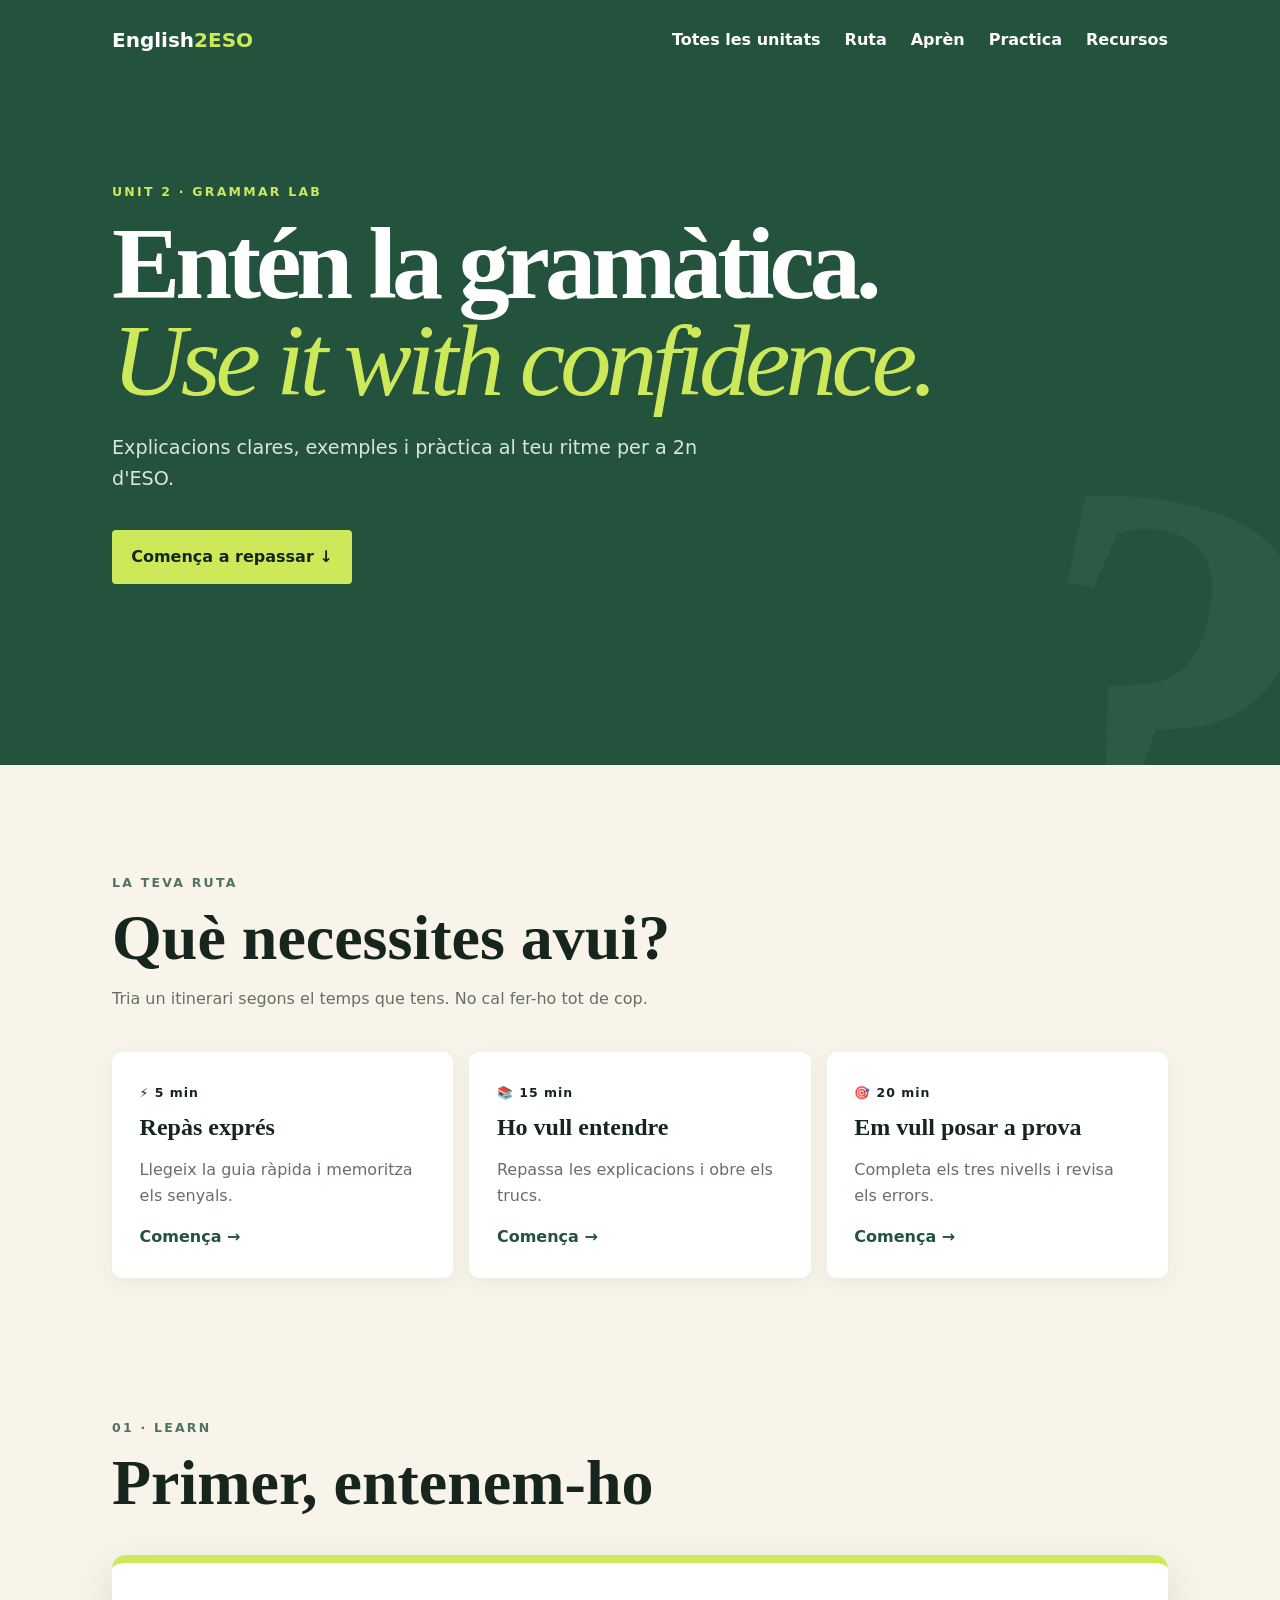
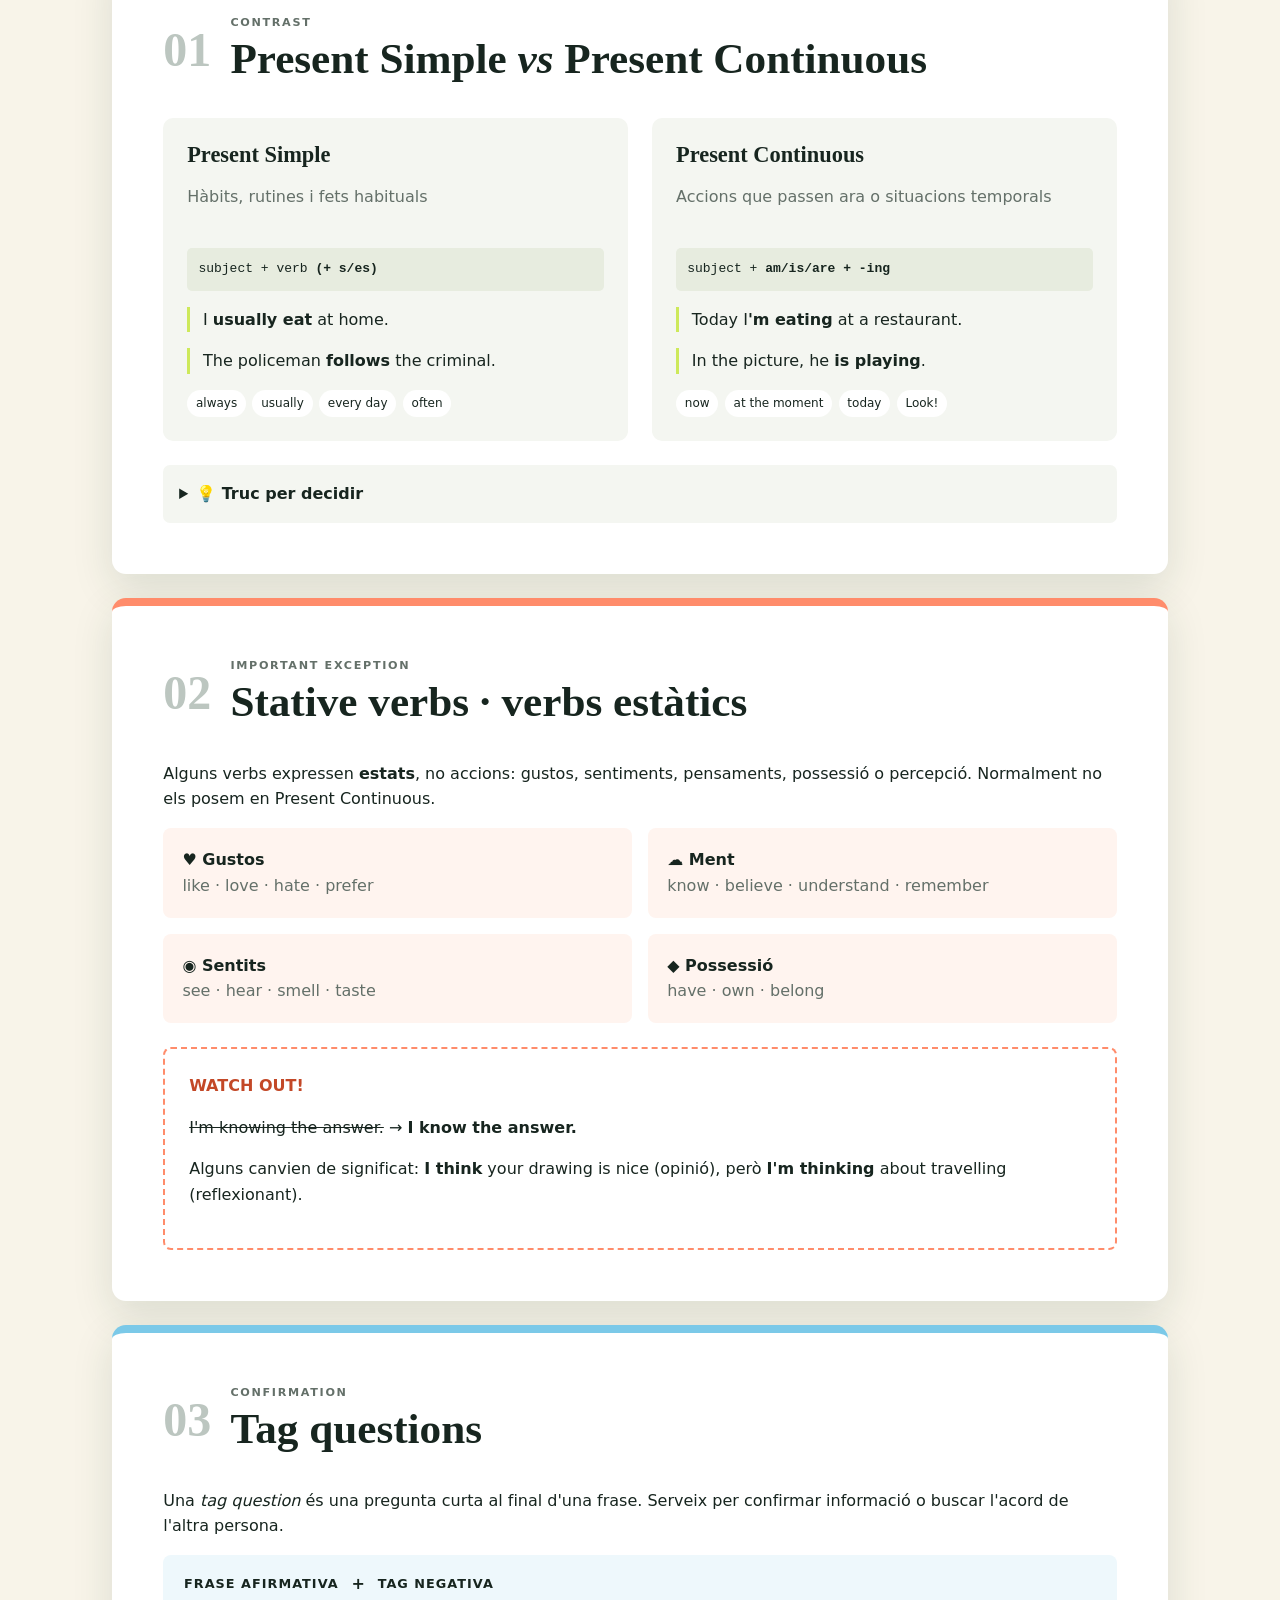
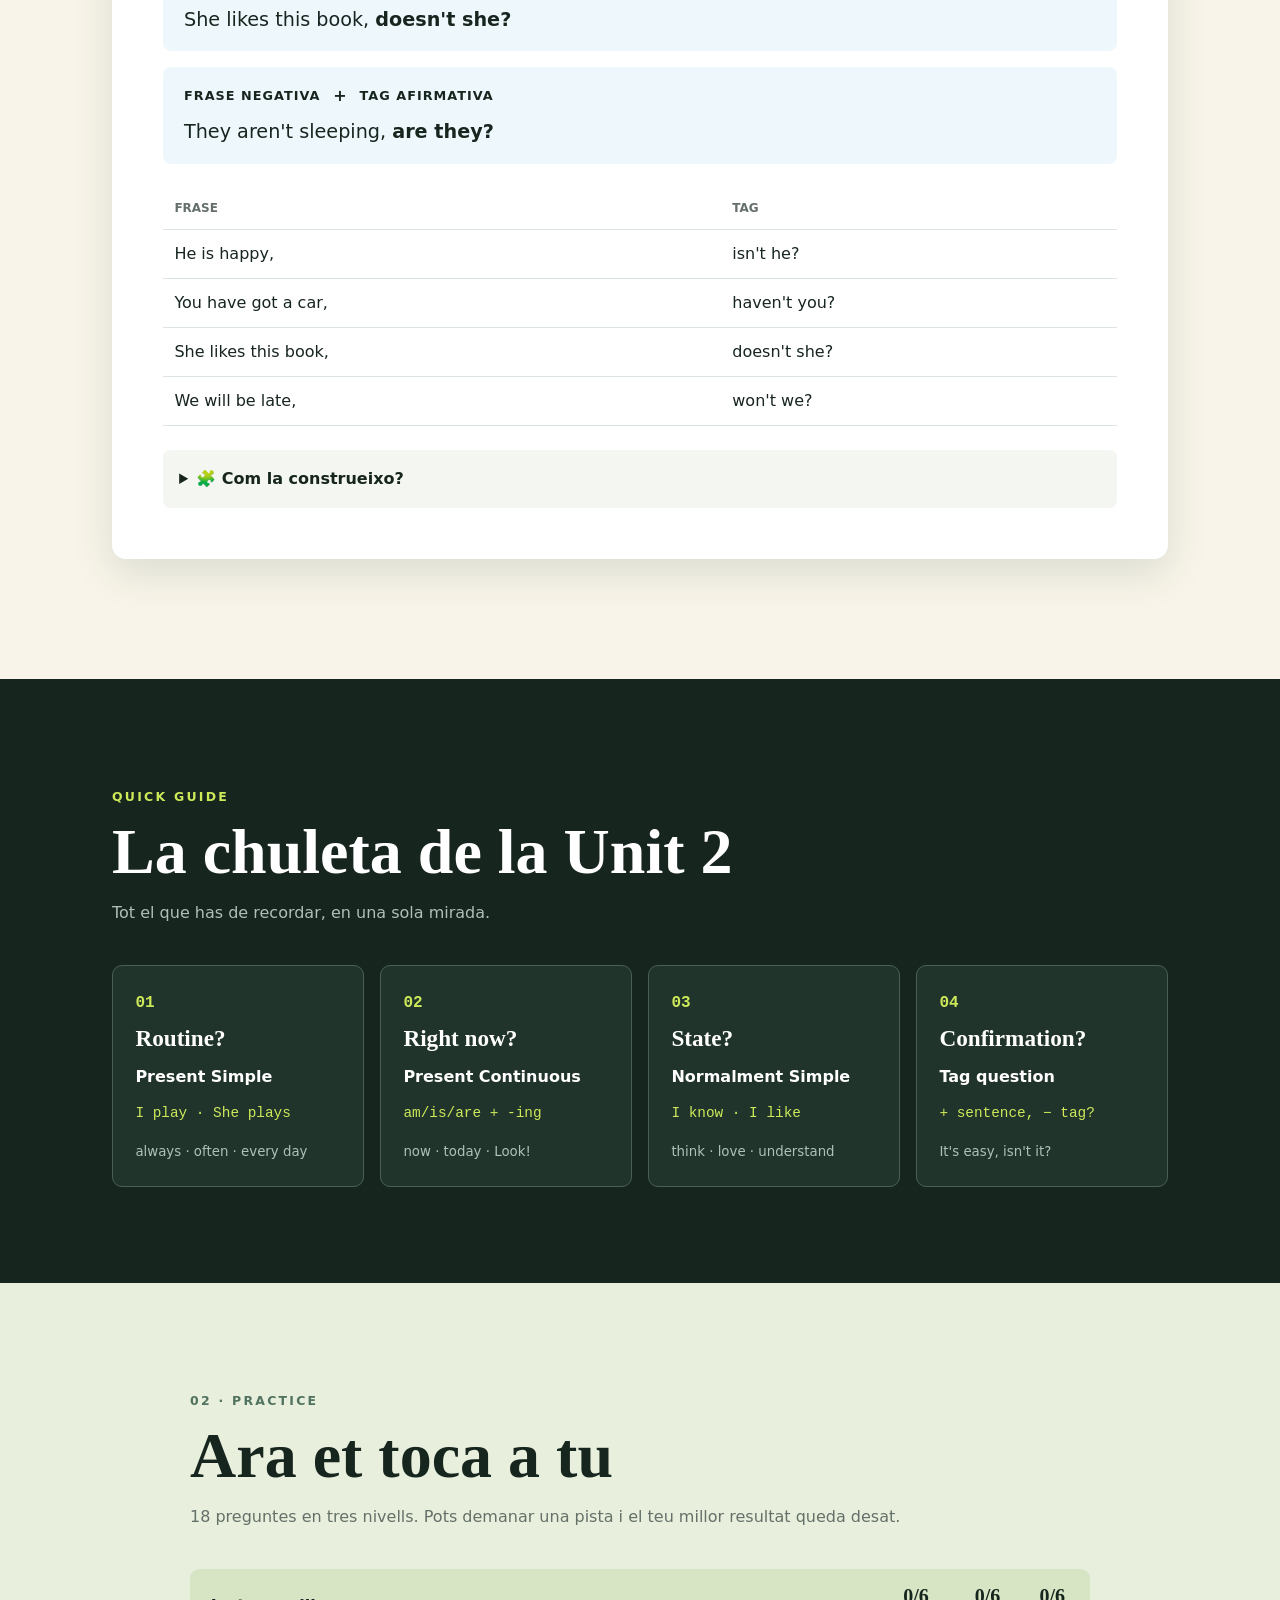
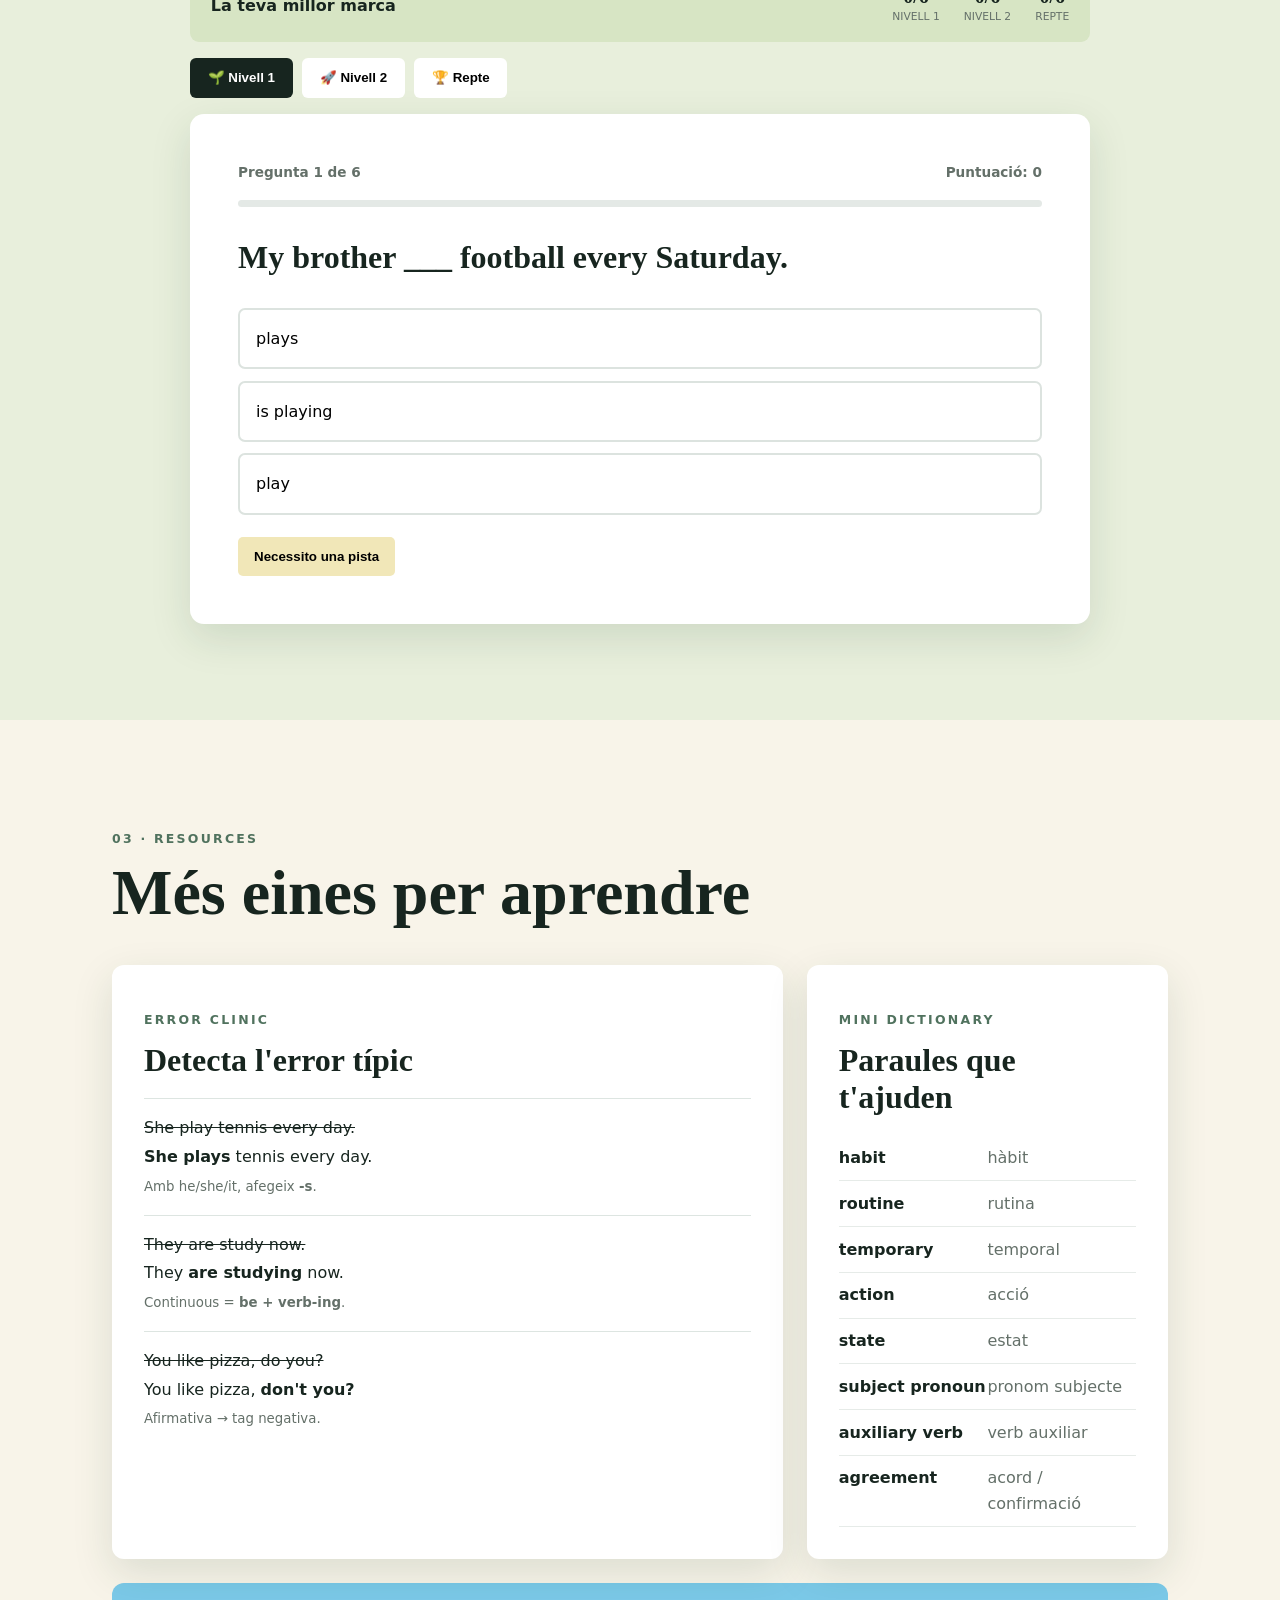
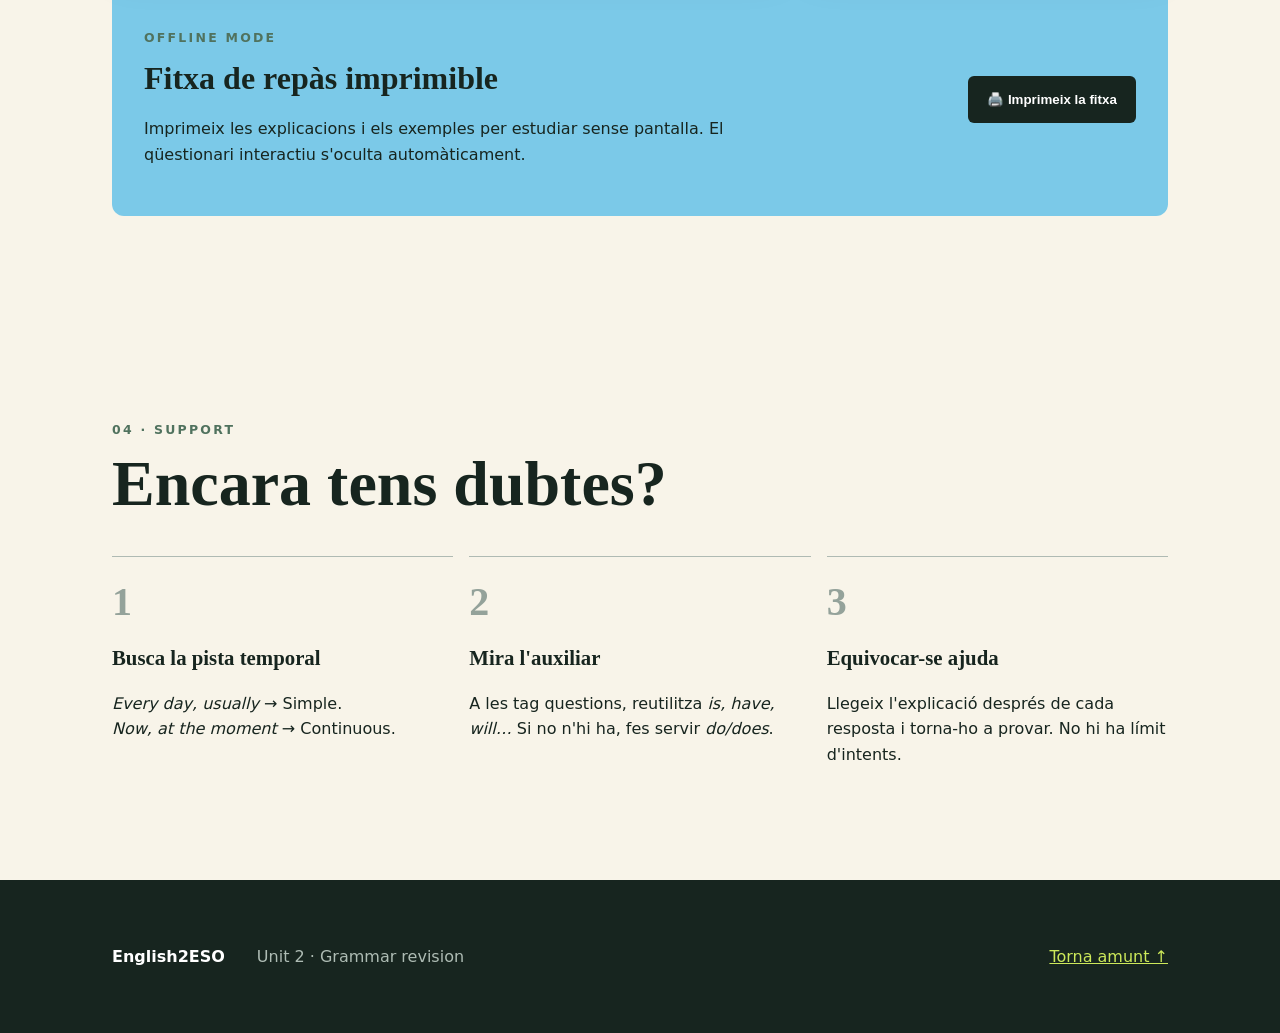
==== unit-2.html @ 42159612 "Restructure site as an eight-unit course" ====
<!doctype html>
<html lang="ca">
<head>
  <meta charset="utf-8">
  <meta name="viewport" content="width=device-width, initial-scale=1">
  <meta name="description" content="Unit 2 English revision for 2n ESO: Present Simple, Present Continuous, stative verbs and tag questions.">
  <title>English 2n ESO · Unit 2</title>
  <link rel="stylesheet" href="styles.css">
  <script src="app.js" defer></script>
</head>
<body>
  <header class="hero">
    <nav aria-label="Navegació principal">
      <a class="brand" href="index.html">English<span>2ESO</span></a>
      <div class="nav-links">
        <a href="index.html">Totes les unitats</a><a href="#route">Ruta</a><a href="#learn">Aprèn</a><a href="#practice">Practica</a><a href="#resources">Recursos</a>
      </div>
    </nav>
    <div class="hero-content" id="top">
      <p class="eyebrow">UNIT 2 · GRAMMAR LAB</p>
      <h1>Entén la gramàtica.<br><em>Use it with confidence.</em></h1>
      <p>Explicacions clares, exemples i pràctica al teu ritme per a 2n d'ESO.</p>
      <a class="button" href="#learn">Comença a repassar ↓</a>
    </div>
  </header>

  <main>
    <section class="section study-route" id="route">
      <div class="section-heading"><p class="eyebrow">LA TEVA RUTA</p><h2>Què necessites avui?</h2><p>Tria un itinerari segons el temps que tens. No cal fer-ho tot de cop.</p></div>
      <div class="route-grid">
        <a href="#quick-guide"><span>⚡ 5 min</span><h3>Repàs exprés</h3><p>Llegeix la guia ràpida i memoritza els senyals.</p><b>Comença →</b></a>
        <a href="#learn"><span>📚 15 min</span><h3>Ho vull entendre</h3><p>Repassa les explicacions i obre els trucs.</p><b>Comença →</b></a>
        <a href="#practice"><span>🎯 20 min</span><h3>Em vull posar a prova</h3><p>Completa els tres nivells i revisa els errors.</p><b>Comença →</b></a>
      </div>
    </section>

    <section class="section" id="learn">
      <div class="section-heading"><p class="eyebrow">01 · LEARN</p><h2>Primer, entenem-ho</h2></div>

      <article class="lesson-card green">
        <div class="lesson-title"><span>01</span><div><p>CONTRAST</p><h3>Present Simple <i>vs</i> Present Continuous</h3></div></div>
        <div class="comparison">
          <div><h4>Present Simple</h4><p class="use">Hàbits, rutines i fets habituals</p><p class="formula">subject + verb <b>(+ s/es)</b></p><p class="example">I <strong>usually eat</strong> at home.</p><p class="example">The policeman <strong>follows</strong> the criminal.</p><div class="signals"><span>always</span><span>usually</span><span>every day</span><span>often</span></div></div>
          <div><h4>Present Continuous</h4><p class="use">Accions que passen ara o situacions temporals</p><p class="formula">subject + <b>am/is/are + -ing</b></p><p class="example">Today I<strong>'m eating</strong> at a restaurant.</p><p class="example">In the picture, he <strong>is playing</strong>.</p><div class="signals"><span>now</span><span>at the moment</span><span>today</span><span>Look!</span></div></div>
        </div>
        <details><summary>💡 Truc per decidir</summary><p>Pregunta't: «És una rutina o passa normalment?» → <b>Simple</b>. «Està passant ara o és temporal?» → <b>Continuous</b>.</p></details>
      </article>

      <article class="lesson-card coral">
        <div class="lesson-title"><span>02</span><div><p>IMPORTANT EXCEPTION</p><h3>Stative verbs · verbs estàtics</h3></div></div>
        <p>Alguns verbs expressen <b>estats</b>, no accions: gustos, sentiments, pensaments, possessió o percepció. Normalment no els posem en Present Continuous.</p>
        <div class="word-groups">
          <div><b>♥ Gustos</b><span>like · love · hate · prefer</span></div>
          <div><b>☁ Ment</b><span>know · believe · understand · remember</span></div>
          <div><b>◉ Sentits</b><span>see · hear · smell · taste</span></div>
          <div><b>◆ Possessió</b><span>have · own · belong</span></div>
        </div>
        <div class="watch-out"><b>Watch out!</b><p><s>I'm knowing the answer.</s> → <strong>I know the answer.</strong></p><p>Alguns canvien de significat: <strong>I think</strong> your drawing is nice (opinió), però <strong>I'm thinking</strong> about travelling (reflexionant).</p></div>
      </article>

      <article class="lesson-card blue">
        <div class="lesson-title"><span>03</span><div><p>CONFIRMATION</p><h3>Tag questions</h3></div></div>
        <p>Una <i>tag question</i> és una pregunta curta al final d'una frase. Serveix per confirmar informació o buscar l'acord de l'altra persona.</p>
        <div class="tag-rule"><div><span>Frase afirmativa</span><b>+</b><span>tag negativa</span></div><p>She likes this book, <strong>doesn't she?</strong></p></div>
        <div class="tag-rule"><div><span>Frase negativa</span><b>+</b><span>tag afirmativa</span></div><p>They aren't sleeping, <strong>are they?</strong></p></div>
        <table><thead><tr><th>Frase</th><th>Tag</th></tr></thead><tbody><tr><td>He is happy,</td><td>isn't he?</td></tr><tr><td>You have got a car,</td><td>haven't you?</td></tr><tr><td>She likes this book,</td><td>doesn't she?</td></tr><tr><td>We will be late,</td><td>won't we?</td></tr></tbody></table>
        <details><summary>🧩 Com la construeixo?</summary><ol><li>Busca l'auxiliar: <i>is, have, does, will…</i></li><li>Canvia'l de positiu a negatiu (o a l'inrevés).</li><li>Repeteix el subjecte amb un pronom: <i>Anna → she; the boys → they</i>.</li></ol></details>
      </article>
    </section>

    <section class="quick-section" id="quick-guide">
      <div class="quick-inner">
        <div class="section-heading"><p class="eyebrow">QUICK GUIDE</p><h2>La chuleta de la Unit 2</h2><p>Tot el que has de recordar, en una sola mirada.</p></div>
        <div class="cheat-grid">
          <article><span class="number">01</span><h3>Routine?</h3><p><b>Present Simple</b></p><code>I play · She plays</code><small>always · often · every day</small></article>
          <article><span class="number">02</span><h3>Right now?</h3><p><b>Present Continuous</b></p><code>am/is/are + -ing</code><small>now · today · Look!</small></article>
          <article><span class="number">03</span><h3>State?</h3><p><b>Normalment Simple</b></p><code>I know · I like</code><small>think · love · understand</small></article>
          <article><span class="number">04</span><h3>Confirmation?</h3><p><b>Tag question</b></p><code>+ sentence, − tag?</code><small>It's easy, isn't it?</small></article>
        </div>
      </div>
    </section>

    <section class="practice-section" id="practice">
      <div class="section-heading"><p class="eyebrow">02 · PRACTICE</p><h2>Ara et toca a tu</h2><p>18 preguntes en tres nivells. Pots demanar una pista i el teu millor resultat queda desat.</p></div>
      <div class="scoreboard" aria-label="Millors resultats"><span>La teva millor marca</span><div><b id="best-1">0/6</b><small>Nivell 1</small></div><div><b id="best-2">0/6</b><small>Nivell 2</small></div><div><b id="best-3">0/6</b><small>Repte</small></div></div>
      <div class="level-tabs" role="tablist" aria-label="Nivell de dificultat">
        <button class="tab active" data-level="1" role="tab">🌱 Nivell 1</button><button class="tab" data-level="2" role="tab">🚀 Nivell 2</button><button class="tab" data-level="3" role="tab">🏆 Repte</button>
      </div>
      <div id="quiz" class="quiz-card" aria-live="polite"></div>
    </section>

    <section class="section" id="resources">
      <div class="section-heading"><p class="eyebrow">03 · RESOURCES</p><h2>Més eines per aprendre</h2></div>
      <div class="resource-grid">
        <article class="error-clinic"><p class="eyebrow">ERROR CLINIC</p><h3>Detecta l'error típic</h3><div><s>She play tennis every day.</s><p><b>She plays</b> tennis every day.</p><small>Amb he/she/it, afegeix <b>-s</b>.</small></div><div><s>They are study now.</s><p>They <b>are studying</b> now.</p><small>Continuous = <b>be + verb-ing</b>.</small></div><div><s>You like pizza, do you?</s><p>You like pizza, <b>don't you?</b></p><small>Afirmativa → tag negativa.</small></div></article>
        <article class="mini-dictionary"><p class="eyebrow">MINI DICTIONARY</p><h3>Paraules que t'ajuden</h3><dl><dt>habit</dt><dd>hàbit</dd><dt>routine</dt><dd>rutina</dd><dt>temporary</dt><dd>temporal</dd><dt>action</dt><dd>acció</dd><dt>state</dt><dd>estat</dd><dt>subject pronoun</dt><dd>pronom subjecte</dd><dt>auxiliary verb</dt><dd>verb auxiliar</dd><dt>agreement</dt><dd>acord / confirmació</dd></dl></article>
      </div>
      <div class="print-card">
        <div><p class="eyebrow">OFFLINE MODE</p><h3>Fitxa de repàs imprimible</h3><p>Imprimeix les explicacions i els exemples per estudiar sense pantalla. El qüestionari interactiu s'oculta automàticament.</p></div>
        <button class="print-button" id="print-page">🖨️ Imprimeix la fitxa</button>
      </div>
    </section>

    <section class="section help" id="help">
      <div class="section-heading"><p class="eyebrow">04 · SUPPORT</p><h2>Encara tens dubtes?</h2></div>
      <div class="help-grid">
        <article><span>1</span><h3>Busca la pista temporal</h3><p><i>Every day, usually</i> → Simple.<br><i>Now, at the moment</i> → Continuous.</p></article>
        <article><span>2</span><h3>Mira l'auxiliar</h3><p>A les tag questions, reutilitza <i>is, have, will…</i> Si no n'hi ha, fes servir <i>do/does</i>.</p></article>
        <article><span>3</span><h3>Equivocar-se ajuda</h3><p>Llegeix l'explicació després de cada resposta i torna-ho a provar. No hi ha límit d'intents.</p></article>
      </div>
    </section>
  </main>
  <footer><b>English2ESO</b><p>Unit 2 · Grammar revision</p><a href="#top">Torna amunt ↑</a></footer>
</body>
</html>
---- styles.css ----
:root{--ink:#17251f;--cream:#f8f4e9;--green:#cde95a;--dark-green:#24533d;--coral:#ff8c6b;--blue:#7bc9e8;--white:#fff;--muted:#647069;--shadow:0 14px 40px #173c2920}*{box-sizing:border-box}html{scroll-behavior:smooth}body{margin:0;background:var(--cream);color:var(--ink);font-family:Inter,ui-sans-serif,system-ui,-apple-system,sans-serif;line-height:1.6}.hero{min-height:85vh;background:var(--dark-green);color:#fff;position:relative;overflow:hidden}.hero:after{content:"?";position:absolute;right:-2rem;bottom:-15rem;font:900 38rem/1 Georgia;color:#ffffff0b;transform:rotate(12deg)}nav{max-width:1120px;margin:auto;padding:1.5rem 2rem;display:flex;align-items:center;justify-content:space-between;position:relative;z-index:2}.brand{font-weight:900;color:#fff;text-decoration:none;font-size:1.25rem}.brand span{color:var(--green)}.nav-links{display:flex;gap:1.5rem}.nav-links a{color:#fff;text-decoration:none;font-weight:600}.hero-content{max-width:1120px;margin:auto;padding:10vh 2rem 8rem;position:relative;z-index:1}.eyebrow{font-size:.78rem;font-weight:900;letter-spacing:.18em;text-transform:uppercase;color:#50725e}.hero .eyebrow{color:var(--green)}h1{font:800 clamp(3.3rem,8vw,7rem)/.95 Georgia,serif;letter-spacing:-.05em;margin:.3rem 0 1.5rem;max-width:1000px}h1 em{color:var(--green);font-weight:400}.hero-content>p:not(.eyebrow){font-size:1.2rem;max-width:600px;color:#d9e5de}.button{display:inline-block;margin-top:1rem;padding:.9rem 1.2rem;background:var(--green);color:var(--ink);font-weight:800;text-decoration:none;border-radius:4px}.section,.practice-section{max-width:1120px;margin:auto;padding:6rem 2rem}.section-heading{margin-bottom:2.5rem}.section-heading h2{font:800 clamp(2.3rem,5vw,4rem)/1 Georgia;margin:.2rem 0}.section-heading>p:last-child{color:var(--muted)}.lesson-card{background:#fff;padding:clamp(1.5rem,4vw,3.5rem);margin:1.5rem 0;border-radius:14px;box-shadow:var(--shadow);border-top:8px solid}.lesson-card.green{border-color:var(--green)}.lesson-card.coral{border-color:var(--coral)}.lesson-card.blue{border-color:var(--blue)}.lesson-title{display:flex;gap:1.2rem;align-items:center;margin-bottom:2rem}.lesson-title>span{font:700 3rem Georgia;color:#bcc6c0}.lesson-title p{font-size:.7rem;font-weight:900;letter-spacing:.15em;margin:0;color:var(--muted)}.lesson-title h3{font:800 clamp(1.7rem,4vw,2.7rem)/1.1 Georgia;margin:.2rem 0}.comparison{display:grid;grid-template-columns:1fr 1fr;gap:1.5rem}.comparison>div{background:#f4f6f1;padding:1.5rem;border-radius:10px}.comparison h4{font:800 1.4rem Georgia;margin:0}.use{min-height:3rem;color:var(--muted)}.formula{font-family:monospace;background:#e7ecdf;padding:.7rem;border-radius:5px}.example{border-left:3px solid var(--green);padding-left:.8rem}.signals{display:flex;flex-wrap:wrap;gap:.4rem}.signals span{font-size:.75rem;background:#fff;padding:.25rem .55rem;border-radius:2rem}.word-groups,.help-grid{display:grid;grid-template-columns:repeat(2,1fr);gap:1rem}.word-groups div{padding:1.2rem;background:#fff4ef;border-radius:8px;display:flex;flex-direction:column}.word-groups span{color:var(--muted)}.watch-out{margin-top:1.5rem;padding:1.5rem;border:2px dashed var(--coral);border-radius:8px}.watch-out>b{color:#c34827;text-transform:uppercase}.tag-rule{background:#eef8fc;padding:1rem 1.3rem;margin:1rem 0;border-radius:8px}.tag-rule div{display:flex;align-items:center;gap:.8rem}.tag-rule span{font-size:.8rem;font-weight:800;text-transform:uppercase;letter-spacing:.08em}.tag-rule p{font-size:1.2rem;margin:.5rem 0 0}table{width:100%;border-collapse:collapse;margin:1.5rem 0}th,td{text-align:left;padding:.7rem;border-bottom:1px solid #dde5e1}th{color:var(--muted);font-size:.75rem;text-transform:uppercase}details{margin-top:1.5rem;background:#f4f6f1;border-radius:7px;padding:1rem}summary{font-weight:800;cursor:pointer}.practice-section{max-width:none;background:#e8efdc}.practice-section>.section-heading,.level-tabs,.quiz-card{max-width:900px;margin-left:auto;margin-right:auto}.level-tabs{display:flex;gap:.6rem;margin-bottom:1rem}.tab{border:0;background:#fff;padding:.8rem 1.1rem;border-radius:6px;font-weight:800;cursor:pointer}.tab.active{background:var(--ink);color:#fff}.quiz-card{background:#fff;border-radius:14px;padding:clamp(1.5rem,5vw,3rem);min-height:370px;box-shadow:var(--shadow)}.quiz-top{display:flex;justify-content:space-between;color:var(--muted);font-size:.85rem;font-weight:700}.progress{height:7px;background:#e4e9e6;border-radius:10px;margin:1rem 0 2rem}.progress i{display:block;height:100%;background:var(--green);border-radius:10px}.question{font:700 clamp(1.4rem,3vw,2rem) Georgia}.options{display:grid;gap:.7rem}.option{font:inherit;text-align:left;padding:1rem;border:2px solid #dce3df;background:#fff;border-radius:7px;cursor:pointer}.option:hover{border-color:var(--dark-green)}.option.correct{background:#e6f4bd;border-color:#769414}.option.wrong{background:#ffe5dd;border-color:#d95835}.quiz-actions{display:flex;gap:.7rem;margin-top:1.4rem;flex-wrap:wrap}.quiz-actions button{border:0;padding:.75rem 1rem;border-radius:5px;font-weight:800;cursor:pointer}.hint-btn{background:#f1e7b8}.next-btn{background:var(--dark-green);color:#fff}.feedback{margin-top:1rem;padding:1rem;border-left:4px solid var(--blue);background:#eef8fc}.help-grid{grid-template-columns:repeat(3,1fr)}.help-grid article{border-top:1px solid #afbab3;padding-top:1.3rem}.help-grid span{font:800 2.5rem Georgia;color:#94a29a}.help-grid h3{font:700 1.3rem Georgia}footer{background:var(--ink);color:#fff;padding:3rem max(2rem,calc((100% - 1056px)/2));display:flex;align-items:center;gap:2rem}footer p{color:#aebcb4}footer a{margin-left:auto;color:var(--green)}@media(max-width:700px){.nav-links{display:none}.comparison,.word-groups,.help-grid{grid-template-columns:1fr}.hero{min-height:75vh}.hero-content{padding-top:7vh}.section,.practice-section{padding:4rem 1rem}.lesson-card{border-radius:8px}.level-tabs{overflow-x:auto}.tab{white-space:nowrap}.use{min-height:0}footer{display:block}footer a{display:block;margin-top:1rem}}@media(prefers-reduced-motion:reduce){html{scroll-behavior:auto}}

/* Study routes and extra resources */
.study-route{padding-bottom:2rem}.route-grid{display:grid;grid-template-columns:repeat(3,1fr);gap:1rem}.route-grid a{display:block;background:#fff;color:var(--ink);text-decoration:none;padding:1.6rem;border-radius:10px;border:2px solid transparent;box-shadow:0 5px 20px #173c2910;transition:transform .2s,border-color .2s}.route-grid a:hover{transform:translateY(-4px);border-color:var(--green)}.route-grid span{font-size:.78rem;font-weight:900;letter-spacing:.08em}.route-grid h3{font:800 1.5rem Georgia;margin:.6rem 0}.route-grid p{color:var(--muted);min-height:3.2rem}.route-grid b{color:var(--dark-green)}.quick-section{background:var(--ink);color:#fff;padding:6rem 2rem}.quick-inner{max-width:1056px;margin:auto}.quick-section .eyebrow{color:var(--green)}.quick-section .section-heading>p:last-child{color:#afc0b7}.cheat-grid{display:grid;grid-template-columns:repeat(4,1fr);gap:1rem}.cheat-grid article{background:#21342b;border:1px solid #496055;padding:1.4rem;border-radius:10px}.cheat-grid .number{color:var(--green);font:700 1rem monospace}.cheat-grid h3{font:800 1.45rem Georgia;margin:.7rem 0}.cheat-grid p{margin:0}.cheat-grid code{display:block;color:var(--green);margin:.8rem 0;font-size:.9rem}.cheat-grid small{color:#afc0b7}.scoreboard{max-width:900px;margin:0 auto 1rem;background:#d7e5c4;padding:1rem 1.3rem;border-radius:9px;display:flex;align-items:center;gap:1.5rem}.scoreboard>span{margin-right:auto;font-weight:800}.scoreboard div{text-align:center}.scoreboard b,.scoreboard small{display:block}.scoreboard b{font:800 1.25rem Georgia}.scoreboard small{font-size:.67rem;text-transform:uppercase;color:var(--muted)}.resource-grid{display:grid;grid-template-columns:1.3fr .7fr;gap:1.5rem}.resource-grid>article{background:#fff;padding:2rem;border-radius:12px;box-shadow:var(--shadow)}.resource-grid h3,.print-card h3{font:800 2rem Georgia;margin:.2rem 0 1.2rem}.error-clinic>div{border-top:1px solid #dde5e1;padding:1rem 0}.error-clinic>div p{margin:.2rem 0}.error-clinic small,.mini-dictionary dd{color:var(--muted)}.mini-dictionary dl{display:grid;grid-template-columns:1fr 1fr;margin:0}.mini-dictionary dt,.mini-dictionary dd{padding:.6rem 0;border-bottom:1px solid #e6ebe8}.mini-dictionary dt{font-weight:800}.mini-dictionary dd{margin:0}.print-card{margin-top:1.5rem;background:var(--blue);padding:2rem;border-radius:12px;display:flex;align-items:center;gap:2rem}.print-card>div{max-width:650px}.print-button{margin-left:auto;white-space:nowrap;border:0;background:var(--ink);color:#fff;padding:1rem 1.2rem;border-radius:6px;font-weight:800;cursor:pointer}
@media(max-width:850px){.cheat-grid{grid-template-columns:repeat(2,1fr)}.route-grid{grid-template-columns:1fr}.route-grid p{min-height:0}.resource-grid{grid-template-columns:1fr}.scoreboard{flex-wrap:wrap}.scoreboard>span{width:100%}.print-card{display:block}.print-button{margin:1rem 0 0}}
@media(max-width:500px){.cheat-grid{grid-template-columns:1fr}.scoreboard{justify-content:space-between}.scoreboard>span{margin:0}.print-card{padding:1.4rem}}
@media print{nav,.hero:after,.hero .button,.study-route,.practice-section,.print-card,footer{display:none!important}.hero{min-height:auto;background:#fff;color:#000}.hero-content{padding:1rem 0}.hero-content>p:not(.eyebrow){color:#333}.hero h1{font-size:34pt}.hero h1 em{color:#24533d}.section,.quick-section{padding:1rem 0;max-width:none}.lesson-card,.resource-grid>article{box-shadow:none;break-inside:avoid}.quick-section{background:#fff;color:#000}.cheat-grid{grid-template-columns:repeat(2,1fr)}.cheat-grid article{background:#fff;border-color:#999}.quick-section .eyebrow,.cheat-grid .number,.cheat-grid code{color:#24533d}.quick-section .section-heading>p:last-child,.cheat-grid small{color:#333}.resource-grid{grid-template-columns:1fr 1fr}details{display:block}details>*{display:block}}

/* Course hub */
.hub-hero{min-height:72vh;background:var(--dark-green);color:#fff;position:relative;overflow:hidden}.hub-hero:after{content:"8";position:absolute;right:-2rem;bottom:-12rem;font:900 34rem/1 Georgia;color:#ffffff0b}.course-label{color:#d8e4dd;font-size:.85rem;font-weight:700}.hub-intro{max-width:1120px;margin:auto;padding:9vh 2rem 7rem;position:relative;z-index:1}.hub-intro .eyebrow{color:var(--green)}.hub-intro>p:not(.eyebrow){font-size:1.2rem;max-width:650px;color:#d9e5de}.units-section{max-width:1120px}.units-grid{display:grid;grid-template-columns:repeat(2,1fr);gap:1rem}.unit-card{min-height:190px;border-radius:12px;padding:1.5rem;display:flex;gap:1.2rem;position:relative}.unit-card p{font-size:.7rem;font-weight:900;letter-spacing:.12em;margin:0;color:var(--muted)}.unit-card h3{font:800 1.45rem Georgia;margin:.35rem 0}.unit-number{font:800 2.2rem Georgia;color:#aeb9b2}.unit-card.locked{background:#eceee9;color:#77827b}.unit-card .status{position:absolute;right:1.2rem;bottom:1rem;font-size:.7rem;text-transform:uppercase;letter-spacing:.08em}.unit-card.available{grid-column:span 2;background:var(--ink);color:#fff;text-decoration:none;min-height:260px;padding:2rem;box-shadow:var(--shadow);border:2px solid var(--ink);transition:transform .2s,border-color .2s}.unit-card.available:hover{transform:translateY(-4px);border-color:var(--green)}.unit-card.available .unit-number{color:var(--green);font-size:4rem}.unit-card.available p{color:var(--green)}.unit-card.available h3{font-size:clamp(1.8rem,4vw,3rem);max-width:650px}.unit-card.available ul{padding-left:1.2rem;color:#b9c8c0}.unit-card .enter{position:absolute;right:2rem;bottom:2rem;color:var(--green);font-weight:800}.course-method{padding-top:2rem}
@media(max-width:700px){.course-label{display:none}.hub-intro{padding-top:6vh}.units-grid{grid-template-columns:1fr}.unit-card.available{grid-column:auto;min-height:350px}.unit-card .enter{left:2rem;right:auto}.unit-card.available .unit-number{font-size:2.5rem}}
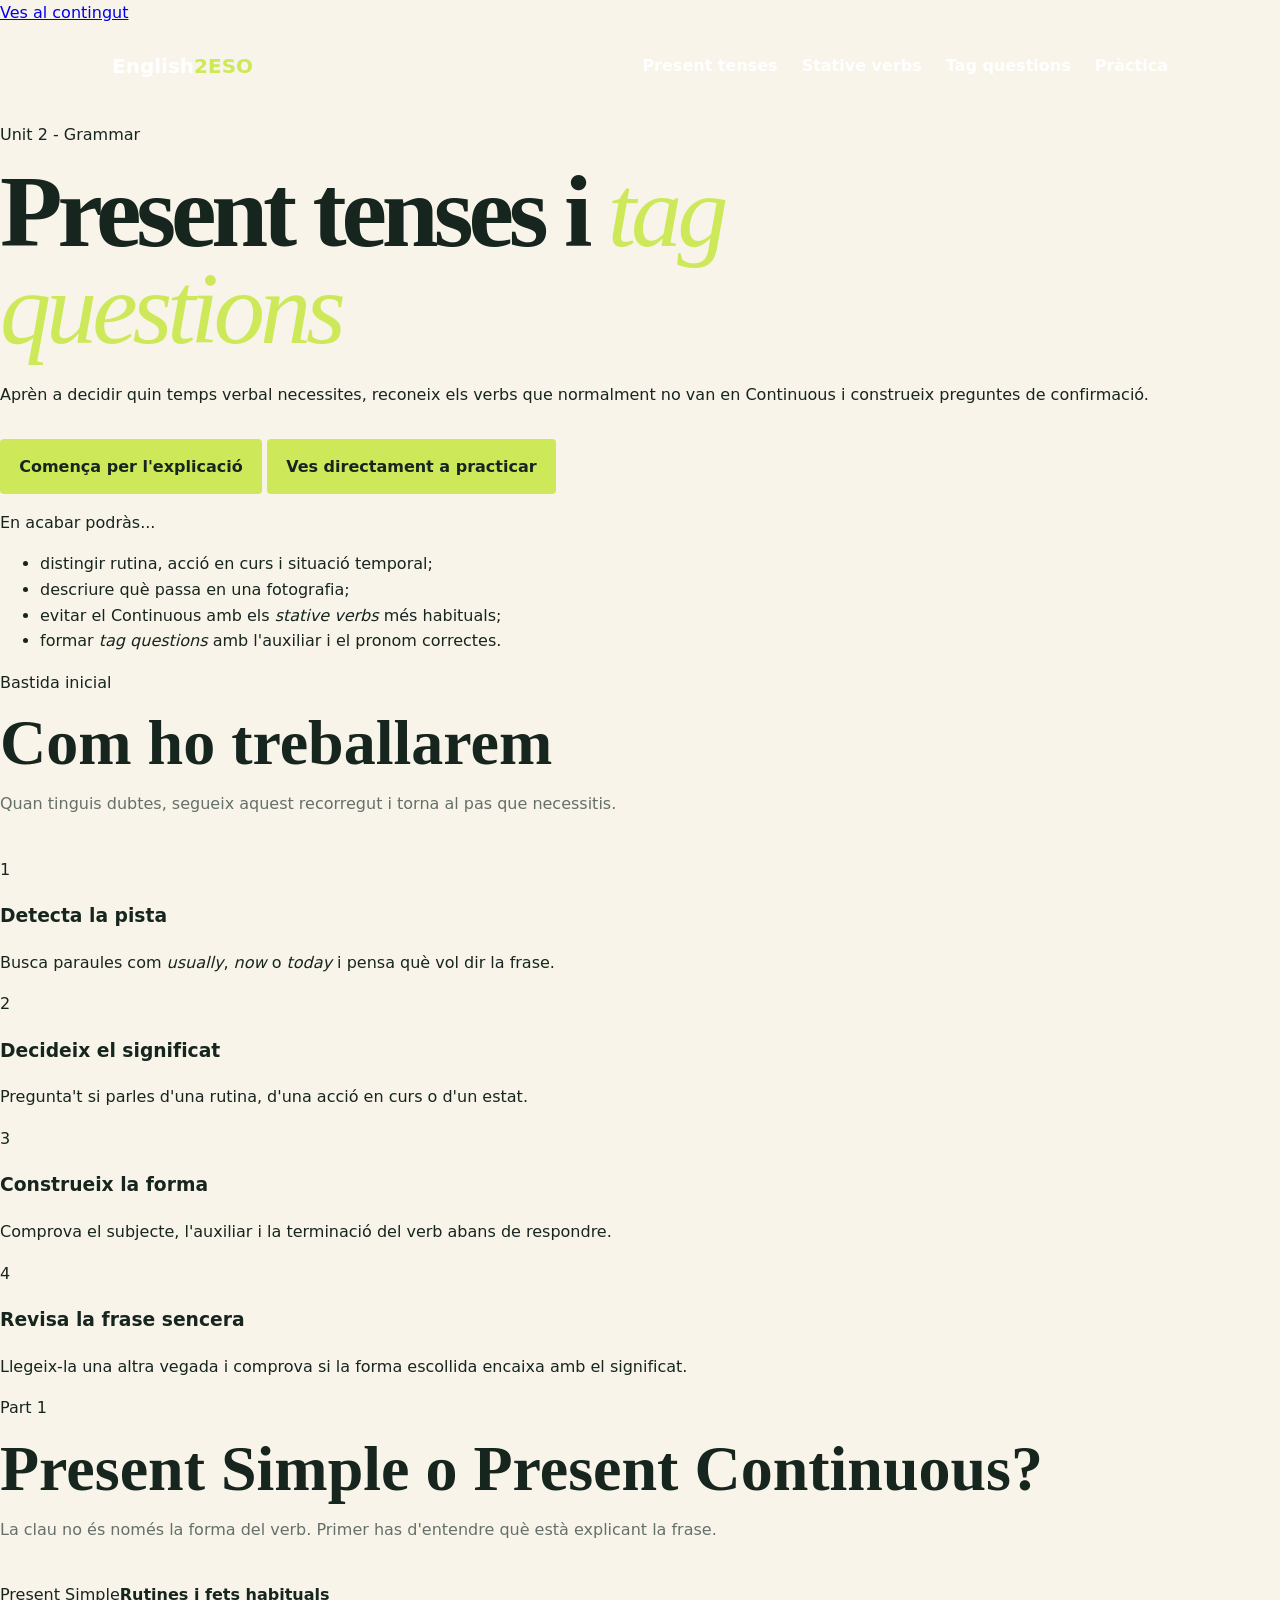
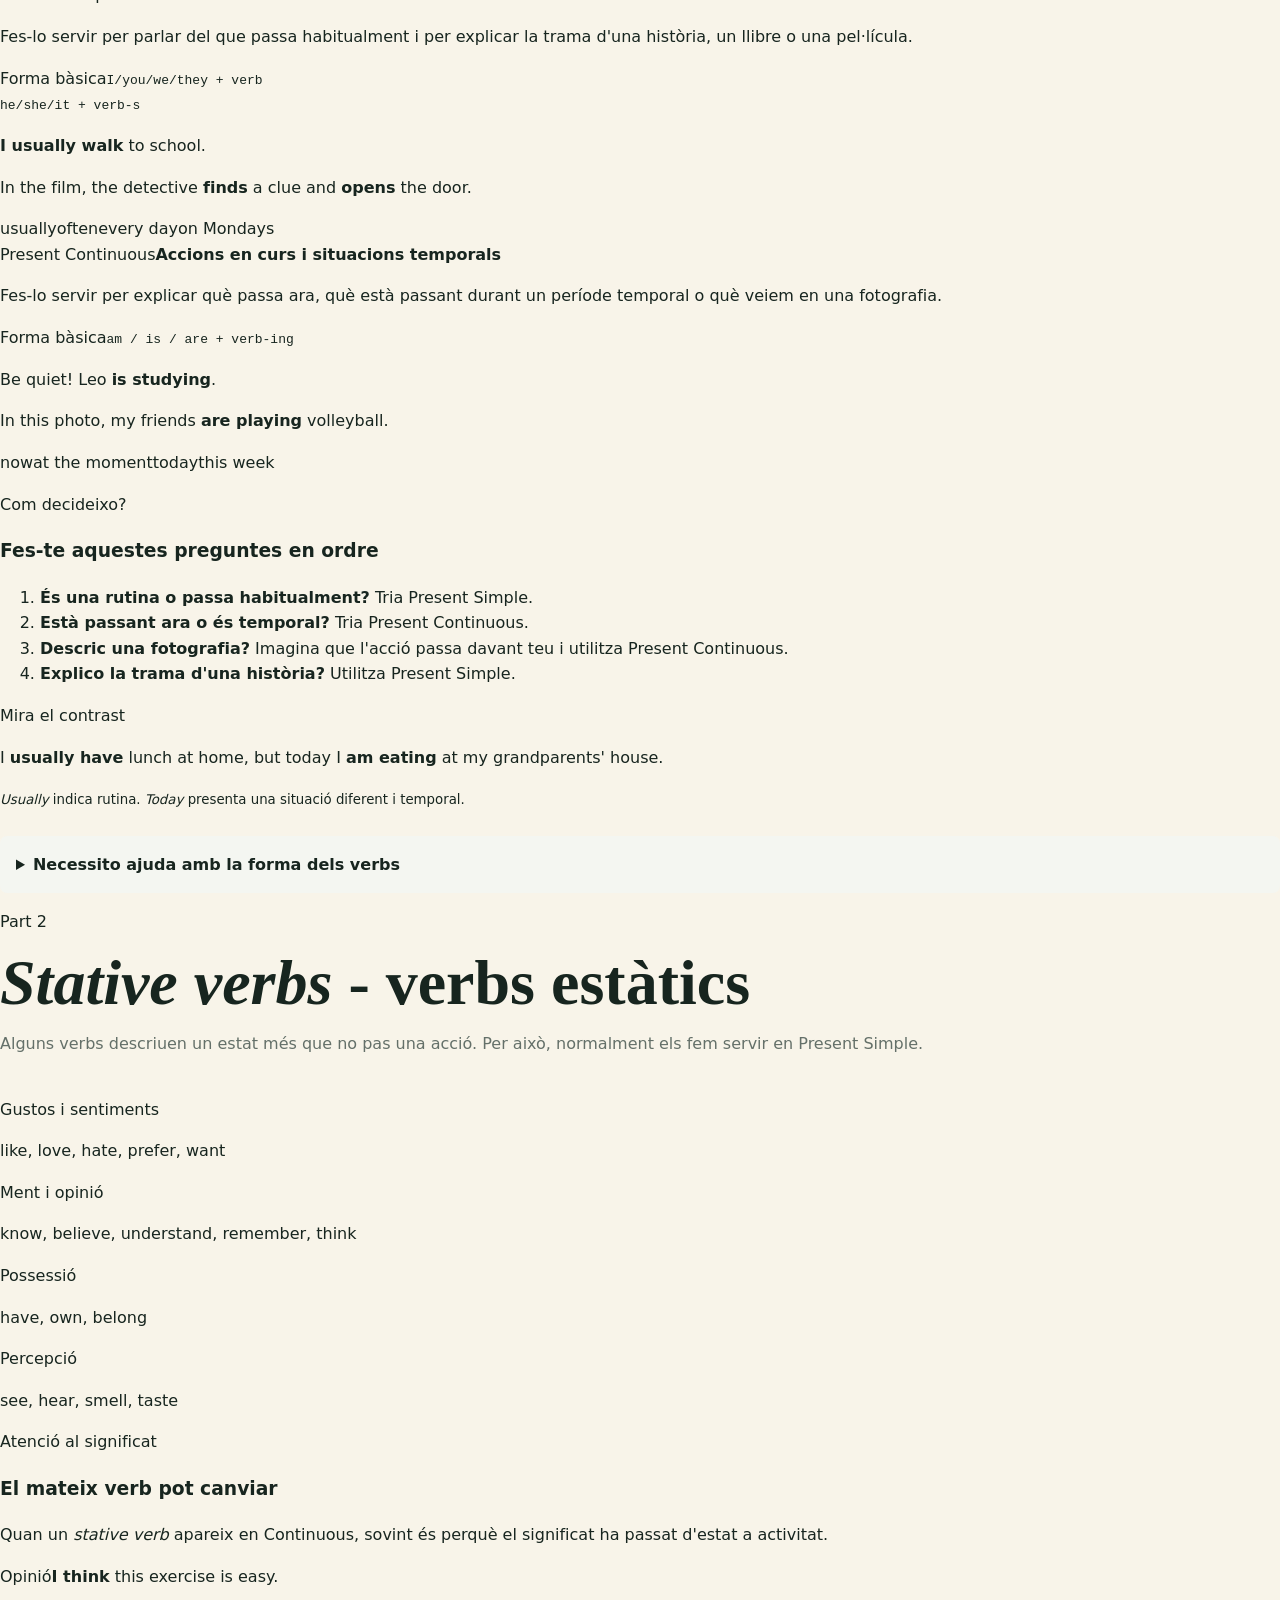
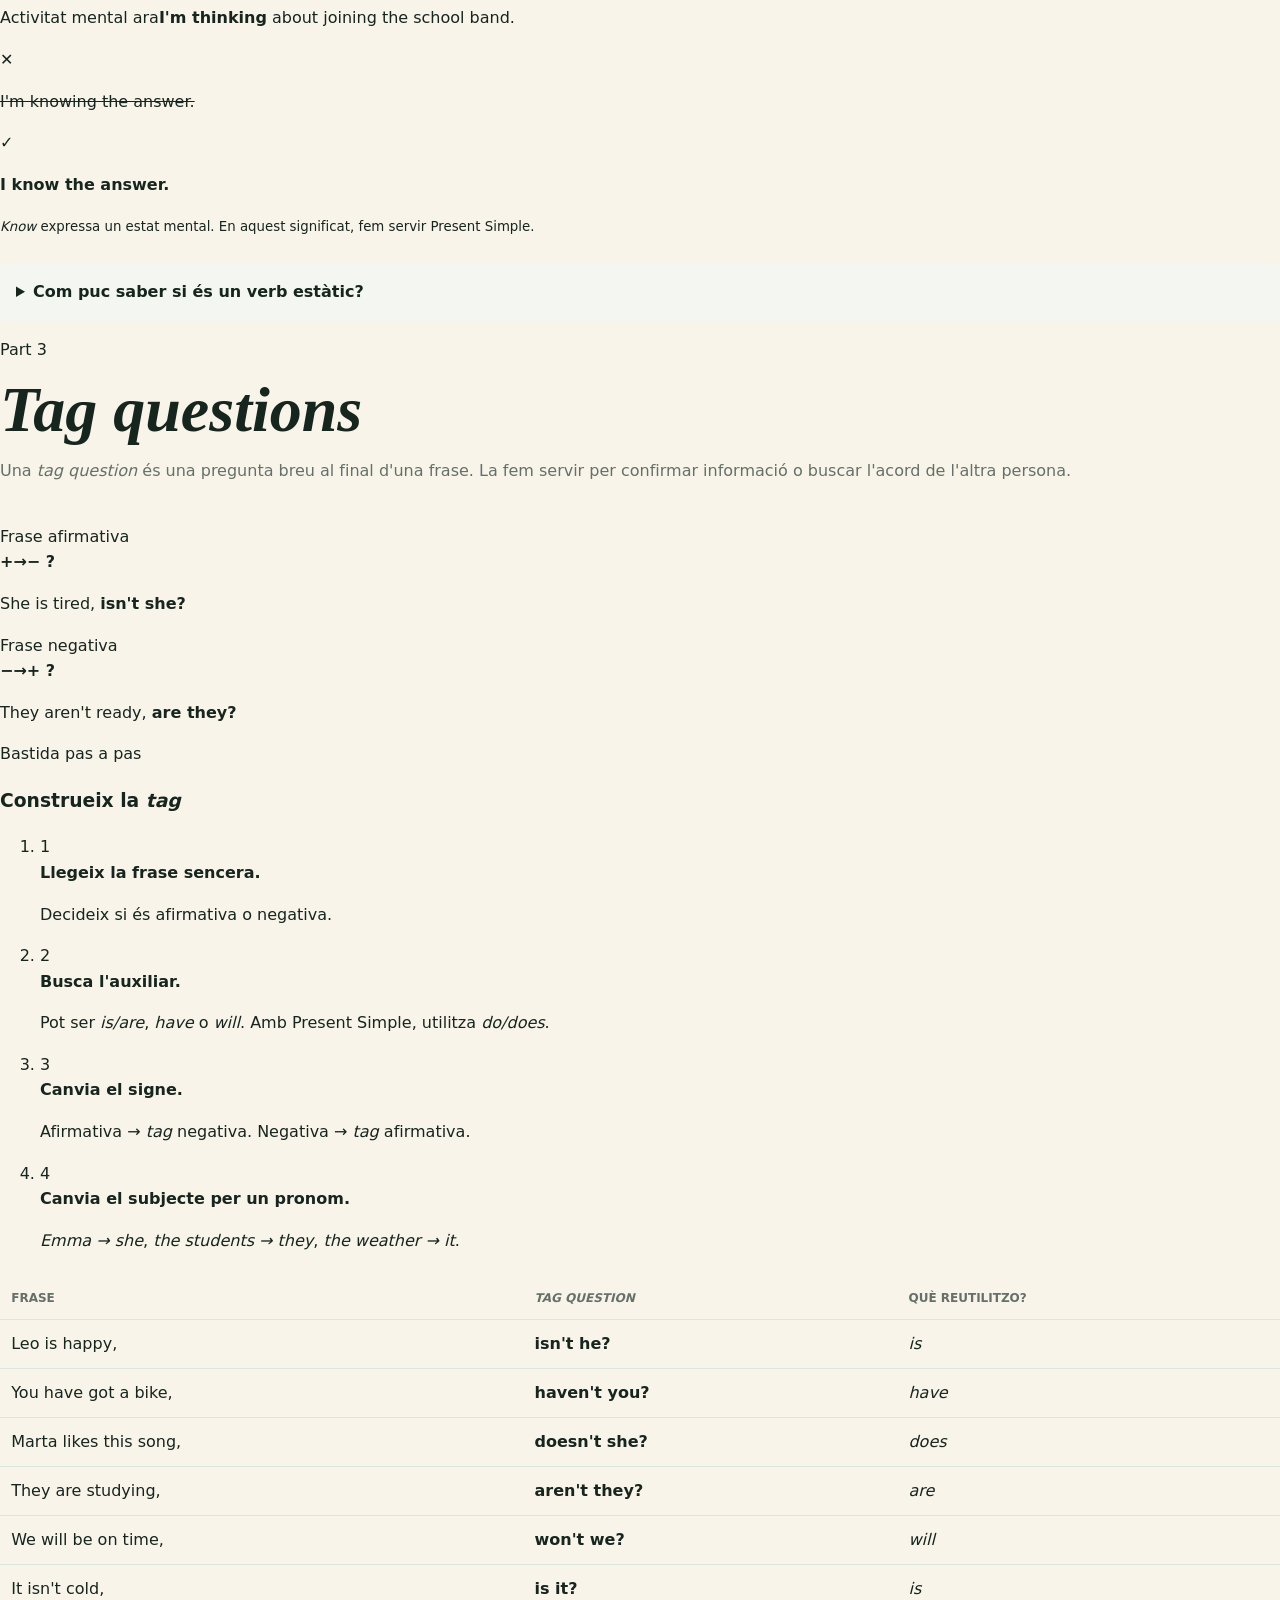
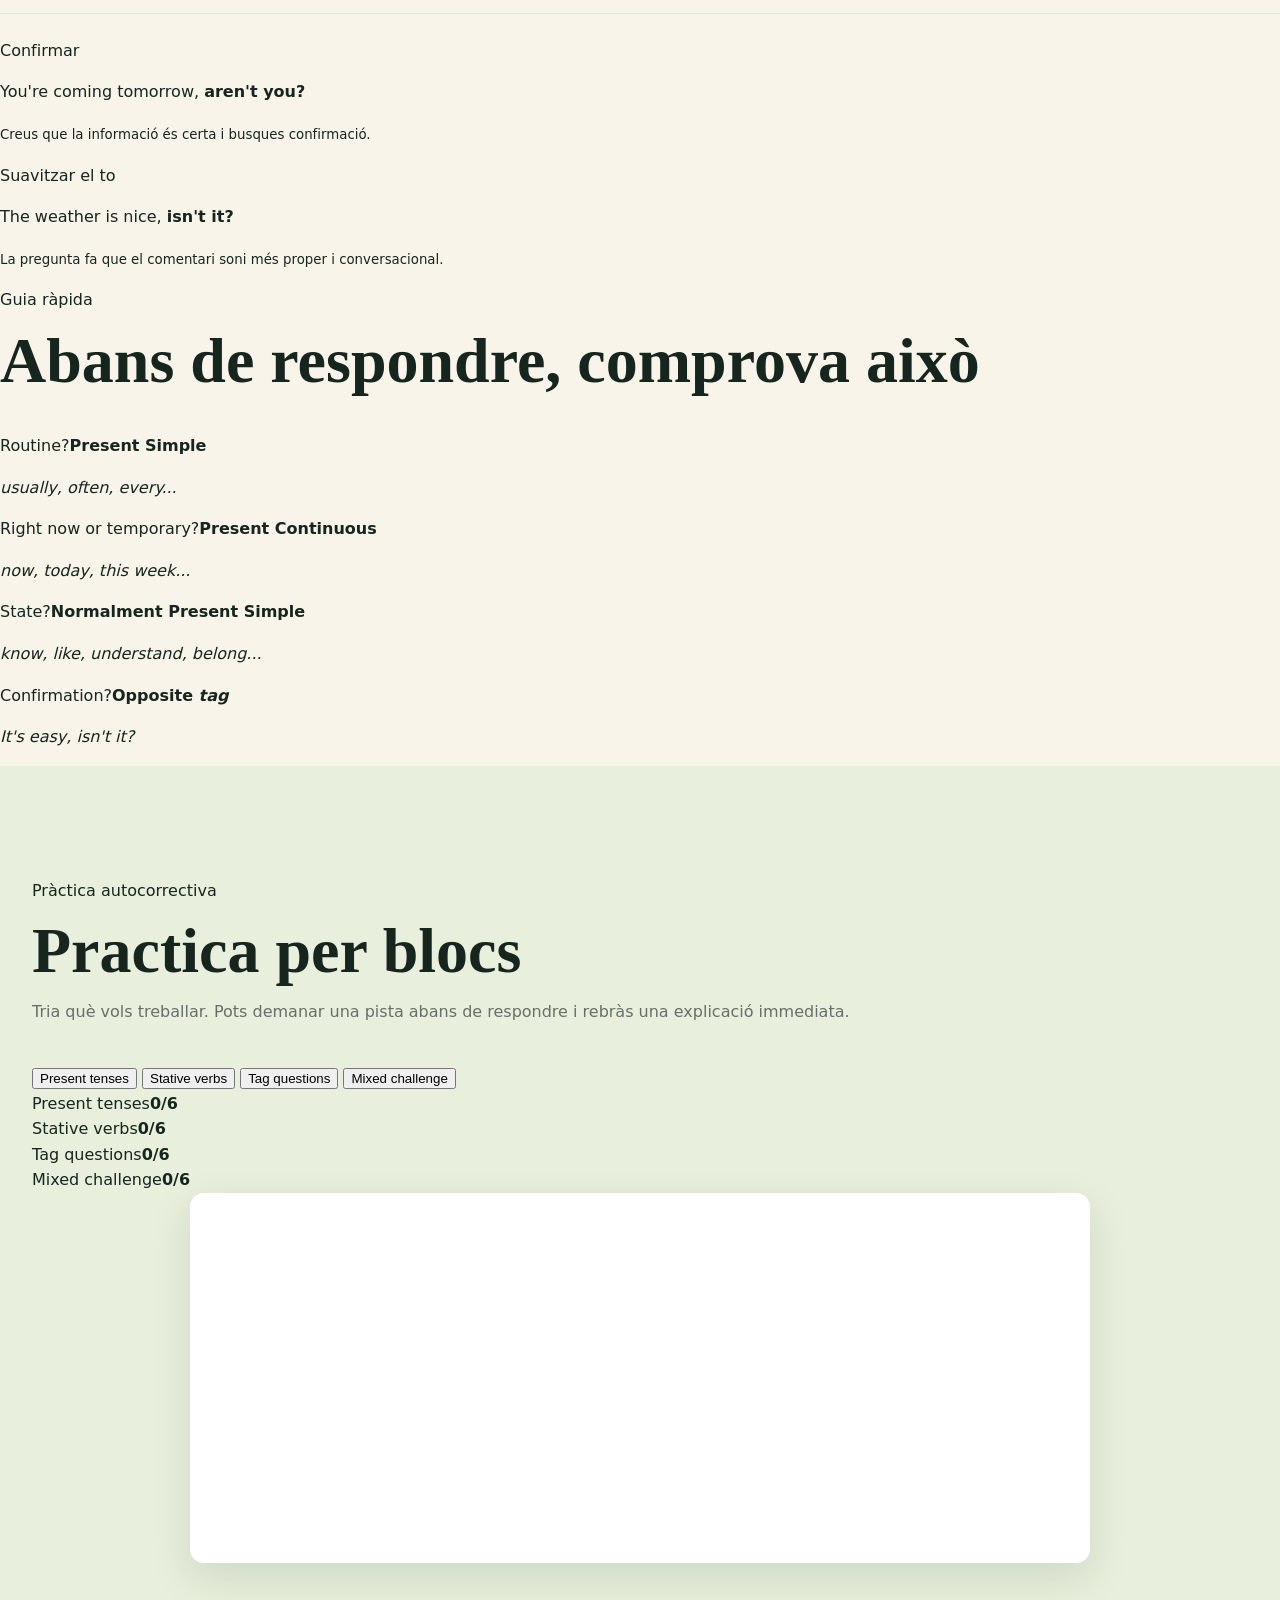
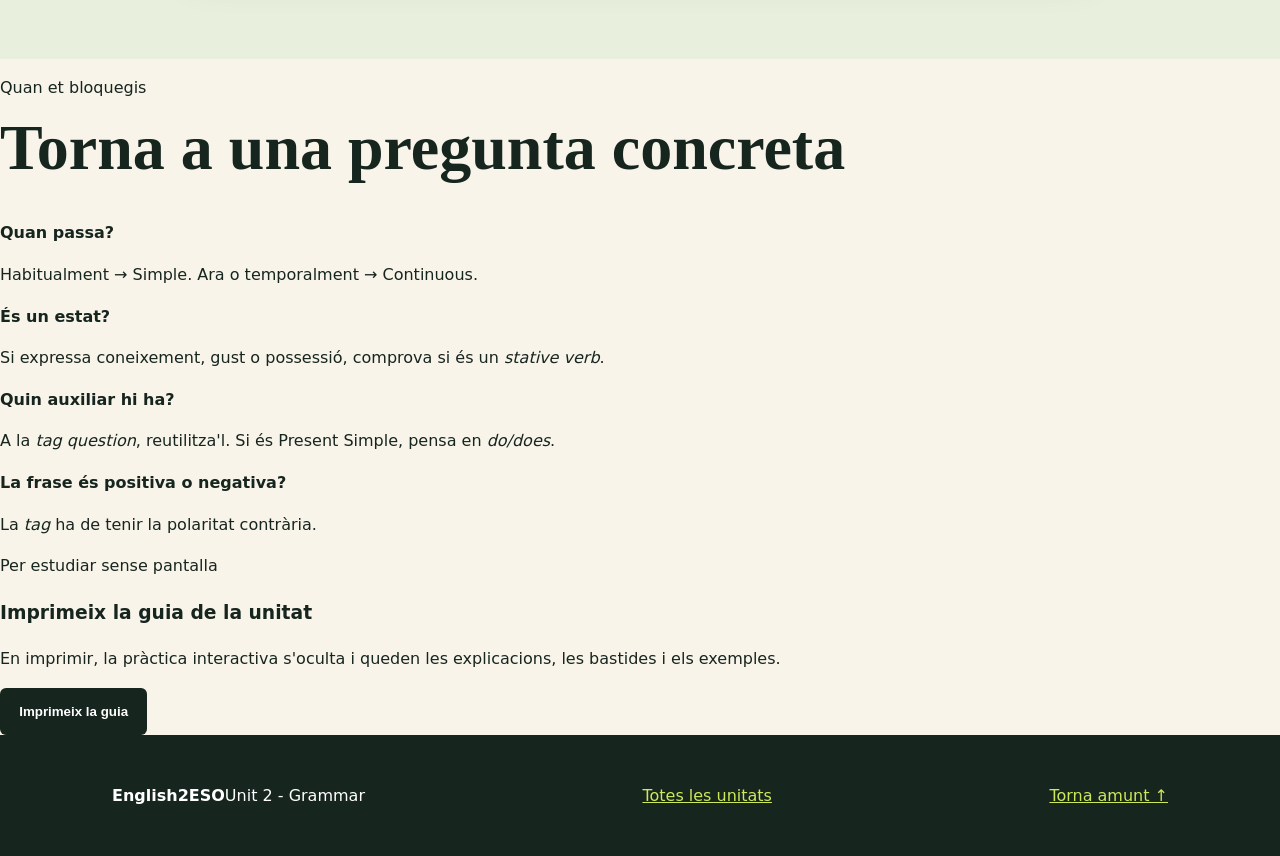
==== commit 3301ca45: "Build Unit 2 grammar lesson and practice page" ====
--- a/unit-2.html
+++ b/unit-2.html
@@ -3,113 +3,275 @@
 <head>
   <meta charset="utf-8">
   <meta name="viewport" content="width=device-width, initial-scale=1">
-  <meta name="description" content="Unit 2 English revision for 2n ESO: Present Simple, Present Continuous, stative verbs and tag questions.">
-  <title>English 2n ESO · Unit 2</title>
+  <meta name="description" content="Unit 2 d'anglès per a 2n d'ESO: contrast entre Present Simple i Present Continuous, stative verbs i tag questions, amb bastides i pràctica autocorrectiva.">
+  <title>English 2n ESO - Unit 2</title>
   <link rel="stylesheet" href="styles.css">
   <script src="app.js" defer></script>
 </head>
-<body>
-  <header class="hero">
-    <nav aria-label="Navegació principal">
+<body class="unit-page">
+  <a class="skip-link" href="#main-content">Ves al contingut</a>
+
+  <header class="u2-hero" id="top">
+    <nav class="site-nav" aria-label="Navegació principal">
       <a class="brand" href="index.html">English<span>2ESO</span></a>
       <div class="nav-links">
-        <a href="index.html">Totes les unitats</a><a href="#route">Ruta</a><a href="#learn">Aprèn</a><a href="#practice">Practica</a><a href="#resources">Recursos</a>
+        <a href="#contrast">Present tenses</a>
+        <a href="#stative">Stative verbs</a>
+        <a href="#tags">Tag questions</a>
+        <a href="#practice">Pràctica</a>
       </div>
     </nav>
-    <div class="hero-content" id="top">
-      <p class="eyebrow">UNIT 2 · GRAMMAR LAB</p>
-      <h1>Entén la gramàtica.<br><em>Use it with confidence.</em></h1>
-      <p>Explicacions clares, exemples i pràctica al teu ritme per a 2n d'ESO.</p>
-      <a class="button" href="#learn">Comença a repassar ↓</a>
+
+    <div class="u2-hero-inner">
+      <div class="u2-hero-copy">
+        <p class="unit-kicker">Unit 2 - Grammar</p>
+        <h1>Present tenses i <em>tag questions</em></h1>
+        <p class="hero-lead">Aprèn a decidir quin temps verbal necessites, reconeix els verbs que normalment no van en Continuous i construeix preguntes de confirmació.</p>
+        <div class="hero-actions">
+          <a class="button primary" href="#contrast">Comença per l'explicació</a>
+          <a class="button secondary" href="#practice">Ves directament a practicar</a>
+        </div>
+      </div>
+
+      <aside class="hero-goals" aria-label="Objectius de la unitat">
+        <p class="card-label">En acabar podràs...</p>
+        <ul>
+          <li>distingir rutina, acció en curs i situació temporal;</li>
+          <li>descriure què passa en una fotografia;</li>
+          <li>evitar el Continuous amb els <em>stative verbs</em> més habituals;</li>
+          <li>formar <em>tag questions</em> amb l'auxiliar i el pronom correctes.</li>
+        </ul>
+      </aside>
     </div>
   </header>
 
-  <main>
-    <section class="section study-route" id="route">
-      <div class="section-heading"><p class="eyebrow">LA TEVA RUTA</p><h2>Què necessites avui?</h2><p>Tria un itinerari segons el temps que tens. No cal fer-ho tot de cop.</p></div>
-      <div class="route-grid">
-        <a href="#quick-guide"><span>⚡ 5 min</span><h3>Repàs exprés</h3><p>Llegeix la guia ràpida i memoritza els senyals.</p><b>Comença →</b></a>
-        <a href="#learn"><span>📚 15 min</span><h3>Ho vull entendre</h3><p>Repassa les explicacions i obre els trucs.</p><b>Comença →</b></a>
-        <a href="#practice"><span>🎯 20 min</span><h3>Em vull posar a prova</h3><p>Completa els tres nivells i revisa els errors.</p><b>Comença →</b></a>
-      </div>
-    </section>
-
-    <section class="section" id="learn">
-      <div class="section-heading"><p class="eyebrow">01 · LEARN</p><h2>Primer, entenem-ho</h2></div>
-
-      <article class="lesson-card green">
-        <div class="lesson-title"><span>01</span><div><p>CONTRAST</p><h3>Present Simple <i>vs</i> Present Continuous</h3></div></div>
-        <div class="comparison">
-          <div><h4>Present Simple</h4><p class="use">Hàbits, rutines i fets habituals</p><p class="formula">subject + verb <b>(+ s/es)</b></p><p class="example">I <strong>usually eat</strong> at home.</p><p class="example">The policeman <strong>follows</strong> the criminal.</p><div class="signals"><span>always</span><span>usually</span><span>every day</span><span>often</span></div></div>
-          <div><h4>Present Continuous</h4><p class="use">Accions que passen ara o situacions temporals</p><p class="formula">subject + <b>am/is/are + -ing</b></p><p class="example">Today I<strong>'m eating</strong> at a restaurant.</p><p class="example">In the picture, he <strong>is playing</strong>.</p><div class="signals"><span>now</span><span>at the moment</span><span>today</span><span>Look!</span></div></div>
-        </div>
-        <details><summary>💡 Truc per decidir</summary><p>Pregunta't: «És una rutina o passa normalment?» → <b>Simple</b>. «Està passant ara o és temporal?» → <b>Continuous</b>.</p></details>
-      </article>
-
-      <article class="lesson-card coral">
-        <div class="lesson-title"><span>02</span><div><p>IMPORTANT EXCEPTION</p><h3>Stative verbs · verbs estàtics</h3></div></div>
-        <p>Alguns verbs expressen <b>estats</b>, no accions: gustos, sentiments, pensaments, possessió o percepció. Normalment no els posem en Present Continuous.</p>
-        <div class="word-groups">
-          <div><b>♥ Gustos</b><span>like · love · hate · prefer</span></div>
-          <div><b>☁ Ment</b><span>know · believe · understand · remember</span></div>
-          <div><b>◉ Sentits</b><span>see · hear · smell · taste</span></div>
-          <div><b>◆ Possessió</b><span>have · own · belong</span></div>
-        </div>
-        <div class="watch-out"><b>Watch out!</b><p><s>I'm knowing the answer.</s> → <strong>I know the answer.</strong></p><p>Alguns canvien de significat: <strong>I think</strong> your drawing is nice (opinió), però <strong>I'm thinking</strong> about travelling (reflexionant).</p></div>
-      </article>
-
-      <article class="lesson-card blue">
-        <div class="lesson-title"><span>03</span><div><p>CONFIRMATION</p><h3>Tag questions</h3></div></div>
-        <p>Una <i>tag question</i> és una pregunta curta al final d'una frase. Serveix per confirmar informació o buscar l'acord de l'altra persona.</p>
-        <div class="tag-rule"><div><span>Frase afirmativa</span><b>+</b><span>tag negativa</span></div><p>She likes this book, <strong>doesn't she?</strong></p></div>
-        <div class="tag-rule"><div><span>Frase negativa</span><b>+</b><span>tag afirmativa</span></div><p>They aren't sleeping, <strong>are they?</strong></p></div>
-        <table><thead><tr><th>Frase</th><th>Tag</th></tr></thead><tbody><tr><td>He is happy,</td><td>isn't he?</td></tr><tr><td>You have got a car,</td><td>haven't you?</td></tr><tr><td>She likes this book,</td><td>doesn't she?</td></tr><tr><td>We will be late,</td><td>won't we?</td></tr></tbody></table>
-        <details><summary>🧩 Com la construeixo?</summary><ol><li>Busca l'auxiliar: <i>is, have, does, will…</i></li><li>Canvia'l de positiu a negatiu (o a l'inrevés).</li><li>Repeteix el subjecte amb un pronom: <i>Anna → she; the boys → they</i>.</li></ol></details>
-      </article>
-    </section>
-
-    <section class="quick-section" id="quick-guide">
-      <div class="quick-inner">
-        <div class="section-heading"><p class="eyebrow">QUICK GUIDE</p><h2>La chuleta de la Unit 2</h2><p>Tot el que has de recordar, en una sola mirada.</p></div>
-        <div class="cheat-grid">
-          <article><span class="number">01</span><h3>Routine?</h3><p><b>Present Simple</b></p><code>I play · She plays</code><small>always · often · every day</small></article>
-          <article><span class="number">02</span><h3>Right now?</h3><p><b>Present Continuous</b></p><code>am/is/are + -ing</code><small>now · today · Look!</small></article>
-          <article><span class="number">03</span><h3>State?</h3><p><b>Normalment Simple</b></p><code>I know · I like</code><small>think · love · understand</small></article>
-          <article><span class="number">04</span><h3>Confirmation?</h3><p><b>Tag question</b></p><code>+ sentence, − tag?</code><small>It's easy, isn't it?</small></article>
-        </div>
-      </div>
-    </section>
-
-    <section class="practice-section" id="practice">
-      <div class="section-heading"><p class="eyebrow">02 · PRACTICE</p><h2>Ara et toca a tu</h2><p>18 preguntes en tres nivells. Pots demanar una pista i el teu millor resultat queda desat.</p></div>
-      <div class="scoreboard" aria-label="Millors resultats"><span>La teva millor marca</span><div><b id="best-1">0/6</b><small>Nivell 1</small></div><div><b id="best-2">0/6</b><small>Nivell 2</small></div><div><b id="best-3">0/6</b><small>Repte</small></div></div>
-      <div class="level-tabs" role="tablist" aria-label="Nivell de dificultat">
-        <button class="tab active" data-level="1" role="tab">🌱 Nivell 1</button><button class="tab" data-level="2" role="tab">🚀 Nivell 2</button><button class="tab" data-level="3" role="tab">🏆 Repte</button>
-      </div>
-      <div id="quiz" class="quiz-card" aria-live="polite"></div>
-    </section>
-
-    <section class="section" id="resources">
-      <div class="section-heading"><p class="eyebrow">03 · RESOURCES</p><h2>Més eines per aprendre</h2></div>
-      <div class="resource-grid">
-        <article class="error-clinic"><p class="eyebrow">ERROR CLINIC</p><h3>Detecta l'error típic</h3><div><s>She play tennis every day.</s><p><b>She plays</b> tennis every day.</p><small>Amb he/she/it, afegeix <b>-s</b>.</small></div><div><s>They are study now.</s><p>They <b>are studying</b> now.</p><small>Continuous = <b>be + verb-ing</b>.</small></div><div><s>You like pizza, do you?</s><p>You like pizza, <b>don't you?</b></p><small>Afirmativa → tag negativa.</small></div></article>
-        <article class="mini-dictionary"><p class="eyebrow">MINI DICTIONARY</p><h3>Paraules que t'ajuden</h3><dl><dt>habit</dt><dd>hàbit</dd><dt>routine</dt><dd>rutina</dd><dt>temporary</dt><dd>temporal</dd><dt>action</dt><dd>acció</dd><dt>state</dt><dd>estat</dd><dt>subject pronoun</dt><dd>pronom subjecte</dd><dt>auxiliary verb</dt><dd>verb auxiliar</dd><dt>agreement</dt><dd>acord / confirmació</dd></dl></article>
-      </div>
-      <div class="print-card">
-        <div><p class="eyebrow">OFFLINE MODE</p><h3>Fitxa de repàs imprimible</h3><p>Imprimeix les explicacions i els exemples per estudiar sense pantalla. El qüestionari interactiu s'oculta automàticament.</p></div>
-        <button class="print-button" id="print-page">🖨️ Imprimeix la fitxa</button>
-      </div>
-    </section>
-
-    <section class="section help" id="help">
-      <div class="section-heading"><p class="eyebrow">04 · SUPPORT</p><h2>Encara tens dubtes?</h2></div>
-      <div class="help-grid">
-        <article><span>1</span><h3>Busca la pista temporal</h3><p><i>Every day, usually</i> → Simple.<br><i>Now, at the moment</i> → Continuous.</p></article>
-        <article><span>2</span><h3>Mira l'auxiliar</h3><p>A les tag questions, reutilitza <i>is, have, will…</i> Si no n'hi ha, fes servir <i>do/does</i>.</p></article>
-        <article><span>3</span><h3>Equivocar-se ajuda</h3><p>Llegeix l'explicació després de cada resposta i torna-ho a provar. No hi ha límit d'intents.</p></article>
+  <main id="main-content">
+    <section class="u2-section route-section" aria-labelledby="route-title">
+      <div class="section-heading compact">
+        <p class="section-label">Bastida inicial</p>
+        <h2 id="route-title">Com ho treballarem</h2>
+        <p>Quan tinguis dubtes, segueix aquest recorregut i torna al pas que necessitis.</p>
+      </div>
+      <div class="learning-route">
+        <article><span>1</span><h3>Detecta la pista</h3><p>Busca paraules com <em>usually</em>, <em>now</em> o <em>today</em> i pensa què vol dir la frase.</p></article>
+        <article><span>2</span><h3>Decideix el significat</h3><p>Pregunta't si parles d'una rutina, d'una acció en curs o d'un estat.</p></article>
+        <article><span>3</span><h3>Construeix la forma</h3><p>Comprova el subjecte, l'auxiliar i la terminació del verb abans de respondre.</p></article>
+        <article><span>4</span><h3>Revisa la frase sencera</h3><p>Llegeix-la una altra vegada i comprova si la forma escollida encaixa amb el significat.</p></article>
+      </div>
+    </section>
+
+    <section class="u2-section" id="contrast" aria-labelledby="contrast-title">
+      <div class="section-heading">
+        <p class="section-label">Part 1</p>
+        <h2 id="contrast-title">Present Simple o Present Continuous?</h2>
+        <p>La clau no és només la forma del verb. Primer has d'entendre què està explicant la frase.</p>
+      </div>
+
+      <div class="tense-grid">
+        <article class="grammar-card simple-card">
+          <div class="grammar-card-head"><span class="grammar-badge">Present Simple</span><strong>Rutines i fets habituals</strong></div>
+          <p>Fes-lo servir per parlar del que passa habitualment i per explicar la trama d'una història, un llibre o una pel·lícula.</p>
+          <div class="formula-box"><span>Forma bàsica</span><code>I/you/we/they + verb<br>he/she/it + verb-s</code></div>
+          <div class="example-stack">
+            <p><b>I usually walk</b> to school.</p>
+            <p>In the film, the detective <b>finds</b> a clue and <b>opens</b> the door.</p>
+          </div>
+          <div class="signal-list"><span>usually</span><span>often</span><span>every day</span><span>on Mondays</span></div>
+        </article>
+
+        <article class="grammar-card continuous-card">
+          <div class="grammar-card-head"><span class="grammar-badge">Present Continuous</span><strong>Accions en curs i situacions temporals</strong></div>
+          <p>Fes-lo servir per explicar què passa ara, què està passant durant un període temporal o què veiem en una fotografia.</p>
+          <div class="formula-box"><span>Forma bàsica</span><code>am / is / are + verb-ing</code></div>
+          <div class="example-stack">
+            <p>Be quiet! Leo <b>is studying</b>.</p>
+            <p>In this photo, my friends <b>are playing</b> volleyball.</p>
+          </div>
+          <div class="signal-list"><span>now</span><span>at the moment</span><span>today</span><span>this week</span></div>
+        </article>
+      </div>
+
+      <div class="scaffold-panel">
+        <div>
+          <p class="card-label">Com decideixo?</p>
+          <h3>Fes-te aquestes preguntes en ordre</h3>
+        </div>
+        <ol class="decision-list">
+          <li><b>És una rutina o passa habitualment?</b> Tria Present Simple.</li>
+          <li><b>Està passant ara o és temporal?</b> Tria Present Continuous.</li>
+          <li><b>Descric una fotografia?</b> Imagina que l'acció passa davant teu i utilitza Present Continuous.</li>
+          <li><b>Explico la trama d'una història?</b> Utilitza Present Simple.</li>
+        </ol>
+      </div>
+
+      <div class="contrast-example" aria-label="Exemple de contrast">
+        <span class="mini-label">Mira el contrast</span>
+        <p>I <b>usually have</b> lunch at home, but today I <b>am eating</b> at my grandparents' house.</p>
+        <small><em>Usually</em> indica rutina. <em>Today</em> presenta una situació diferent i temporal.</small>
+      </div>
+
+      <details class="support-details">
+        <summary>Necessito ajuda amb la forma dels verbs</summary>
+        <div class="support-grid">
+          <div><b>He / she / it</b><p>En Present Simple, recorda la <strong>-s</strong>: <em>she plays</em>, <em>he watches</em>.</p></div>
+          <div><b>Present Continuous</b><p>No oblidis el verb <strong>be</strong>: <em>they are studying</em>, no <s>they studying</s>.</p></div>
+        </div>
+      </details>
+    </section>
+
+    <section class="u2-section tinted" id="stative" aria-labelledby="stative-title">
+      <div class="section-heading">
+        <p class="section-label">Part 2</p>
+        <h2 id="stative-title"><em>Stative verbs</em> - verbs estàtics</h2>
+        <p>Alguns verbs descriuen un estat més que no pas una acció. Per això, normalment els fem servir en Present Simple.</p>
+      </div>
+
+      <div class="stative-grid">
+        <article><span>Gustos i sentiments</span><p>like, love, hate, prefer, want</p></article>
+        <article><span>Ment i opinió</span><p>know, believe, understand, remember, think</p></article>
+        <article><span>Possessió</span><p>have, own, belong</p></article>
+        <article><span>Percepció</span><p>see, hear, smell, taste</p></article>
+      </div>
+
+      <div class="meaning-switch">
+        <div>
+          <p class="card-label">Atenció al significat</p>
+          <h3>El mateix verb pot canviar</h3>
+          <p>Quan un <em>stative verb</em> apareix en Continuous, sovint és perquè el significat ha passat d'estat a activitat.</p>
+        </div>
+        <div class="switch-examples">
+          <p><span>Opinió</span><b>I think</b> this exercise is easy.</p>
+          <p><span>Activitat mental ara</span><b>I'm thinking</b> about joining the school band.</p>
+        </div>
+      </div>
+
+      <div class="error-check">
+        <div><span class="wrong-mark">✕</span><p><s>I'm knowing the answer.</s></p></div>
+        <div><span class="right-mark">✓</span><p><b>I know the answer.</b></p></div>
+        <small><em>Know</em> expressa un estat mental. En aquest significat, fem servir Present Simple.</small>
+      </div>
+
+      <details class="support-details">
+        <summary>Com puc saber si és un verb estàtic?</summary>
+        <p>Pregunta't si el verb descriu una acció que pots imaginar en progrés. Si expressa coneixement, gust, possessió o percepció com a estat, el Present Simple sol ser l'opció adequada.</p>
+      </details>
+    </section>
+
+    <section class="u2-section" id="tags" aria-labelledby="tags-title">
+      <div class="section-heading">
+        <p class="section-label">Part 3</p>
+        <h2 id="tags-title"><em>Tag questions</em></h2>
+        <p>Una <em>tag question</em> és una pregunta breu al final d'una frase. La fem servir per confirmar informació o buscar l'acord de l'altra persona.</p>
+      </div>
+
+      <div class="polarity-grid">
+        <article>
+          <span>Frase afirmativa</span>
+          <div class="polarity-flow"><b>+</b><strong>→</strong><b>− ?</b></div>
+          <p>She is tired, <b>isn't she?</b></p>
+        </article>
+        <article>
+          <span>Frase negativa</span>
+          <div class="polarity-flow"><b>−</b><strong>→</strong><b>+ ?</b></div>
+          <p>They aren't ready, <b>are they?</b></p>
+        </article>
+      </div>
+
+      <div class="build-tag">
+        <p class="card-label">Bastida pas a pas</p>
+        <h3>Construeix la <em>tag</em></h3>
+        <ol>
+          <li><span>1</span><div><b>Llegeix la frase sencera.</b><p>Decideix si és afirmativa o negativa.</p></div></li>
+          <li><span>2</span><div><b>Busca l'auxiliar.</b><p>Pot ser <em>is/are</em>, <em>have</em> o <em>will</em>. Amb Present Simple, utilitza <em>do/does</em>.</p></div></li>
+          <li><span>3</span><div><b>Canvia el signe.</b><p>Afirmativa → <em>tag</em> negativa. Negativa → <em>tag</em> afirmativa.</p></div></li>
+          <li><span>4</span><div><b>Canvia el subjecte per un pronom.</b><p><em>Emma → she</em>, <em>the students → they</em>, <em>the weather → it</em>.</p></div></li>
+        </ol>
+      </div>
+
+      <div class="tag-table-wrap">
+        <table class="tag-table">
+          <thead><tr><th>Frase</th><th><em>Tag question</em></th><th>Què reutilitzo?</th></tr></thead>
+          <tbody>
+            <tr><td>Leo is happy,</td><td><b>isn't he?</b></td><td><em>is</em></td></tr>
+            <tr><td>You have got a bike,</td><td><b>haven't you?</b></td><td><em>have</em></td></tr>
+            <tr><td>Marta likes this song,</td><td><b>doesn't she?</b></td><td><em>does</em></td></tr>
+            <tr><td>They are studying,</td><td><b>aren't they?</b></td><td><em>are</em></td></tr>
+            <tr><td>We will be on time,</td><td><b>won't we?</b></td><td><em>will</em></td></tr>
+            <tr><td>It isn't cold,</td><td><b>is it?</b></td><td><em>is</em></td></tr>
+          </tbody>
+        </table>
+      </div>
+
+      <div class="tag-use-grid">
+        <article><p class="card-label">Confirmar</p><p>You're coming tomorrow, <b>aren't you?</b></p><small>Creus que la informació és certa i busques confirmació.</small></article>
+        <article><p class="card-label">Suavitzar el to</p><p>The weather is nice, <b>isn't it?</b></p><small>La pregunta fa que el comentari soni més proper i conversacional.</small></article>
+      </div>
+    </section>
+
+    <section class="quick-guide" id="quick-guide" aria-labelledby="quick-title">
+      <div class="quick-guide-inner">
+        <div class="section-heading inverse compact">
+          <p class="section-label">Guia ràpida</p>
+          <h2 id="quick-title">Abans de respondre, comprova això</h2>
+        </div>
+        <div class="quick-grid">
+          <article><span>Routine?</span><b>Present Simple</b><p><em>usually, often, every...</em></p></article>
+          <article><span>Right now or temporary?</span><b>Present Continuous</b><p><em>now, today, this week...</em></p></article>
+          <article><span>State?</span><b>Normalment Present Simple</b><p><em>know, like, understand, belong...</em></p></article>
+          <article><span>Confirmation?</span><b>Opposite <em>tag</em></b><p><em>It's easy, isn't it?</em></p></article>
+        </div>
+      </div>
+    </section>
+
+    <section class="practice-section" id="practice" aria-labelledby="practice-title">
+      <div class="practice-inner">
+        <div class="section-heading compact">
+          <p class="section-label">Pràctica autocorrectiva</p>
+          <h2 id="practice-title">Practica per blocs</h2>
+          <p>Tria què vols treballar. Pots demanar una pista abans de respondre i rebràs una explicació immediata.</p>
+        </div>
+
+        <div class="practice-tabs" role="tablist" aria-label="Bloc de pràctica">
+          <button class="practice-tab active" data-set="contrast" role="tab" aria-selected="true">Present tenses</button>
+          <button class="practice-tab" data-set="stative" role="tab" aria-selected="false">Stative verbs</button>
+          <button class="practice-tab" data-set="tags" role="tab" aria-selected="false">Tag questions</button>
+          <button class="practice-tab" data-set="mixed" role="tab" aria-selected="false">Mixed challenge</button>
+        </div>
+
+        <div class="score-strip" aria-label="Millors resultats">
+          <div><span>Present tenses</span><b id="best-contrast">0/6</b></div>
+          <div><span>Stative verbs</span><b id="best-stative">0/6</b></div>
+          <div><span>Tag questions</span><b id="best-tags">0/6</b></div>
+          <div><span>Mixed challenge</span><b id="best-mixed">0/6</b></div>
+        </div>
+
+        <div id="quiz" class="quiz-card" aria-live="polite"></div>
+      </div>
+    </section>
+
+    <section class="u2-section support-section" id="support" aria-labelledby="support-title">
+      <div class="section-heading compact">
+        <p class="section-label">Quan et bloquegis</p>
+        <h2 id="support-title">Torna a una pregunta concreta</h2>
+      </div>
+      <div class="support-question-grid">
+        <article><b>Quan passa?</b><p>Habitualment → Simple. Ara o temporalment → Continuous.</p></article>
+        <article><b>És un estat?</b><p>Si expressa coneixement, gust o possessió, comprova si és un <em>stative verb</em>.</p></article>
+        <article><b>Quin auxiliar hi ha?</b><p>A la <em>tag question</em>, reutilitza'l. Si és Present Simple, pensa en <em>do/does</em>.</p></article>
+        <article><b>La frase és positiva o negativa?</b><p>La <em>tag</em> ha de tenir la polaritat contrària.</p></article>
+      </div>
+
+      <div class="print-panel">
+        <div><p class="card-label">Per estudiar sense pantalla</p><h3>Imprimeix la guia de la unitat</h3><p>En imprimir, la pràctica interactiva s'oculta i queden les explicacions, les bastides i els exemples.</p></div>
+        <button class="print-button" id="print-page" type="button">Imprimeix la guia</button>
       </div>
     </section>
   </main>
-  <footer><b>English2ESO</b><p>Unit 2 · Grammar revision</p><a href="#top">Torna amunt ↑</a></footer>
+
+  <footer class="site-footer">
+    <div><b>English2ESO</b><span>Unit 2 - Grammar</span></div>
+    <a href="index.html">Totes les unitats</a>
+    <a href="#top">Torna amunt ↑</a>
+  </footer>
 </body>
 </html>
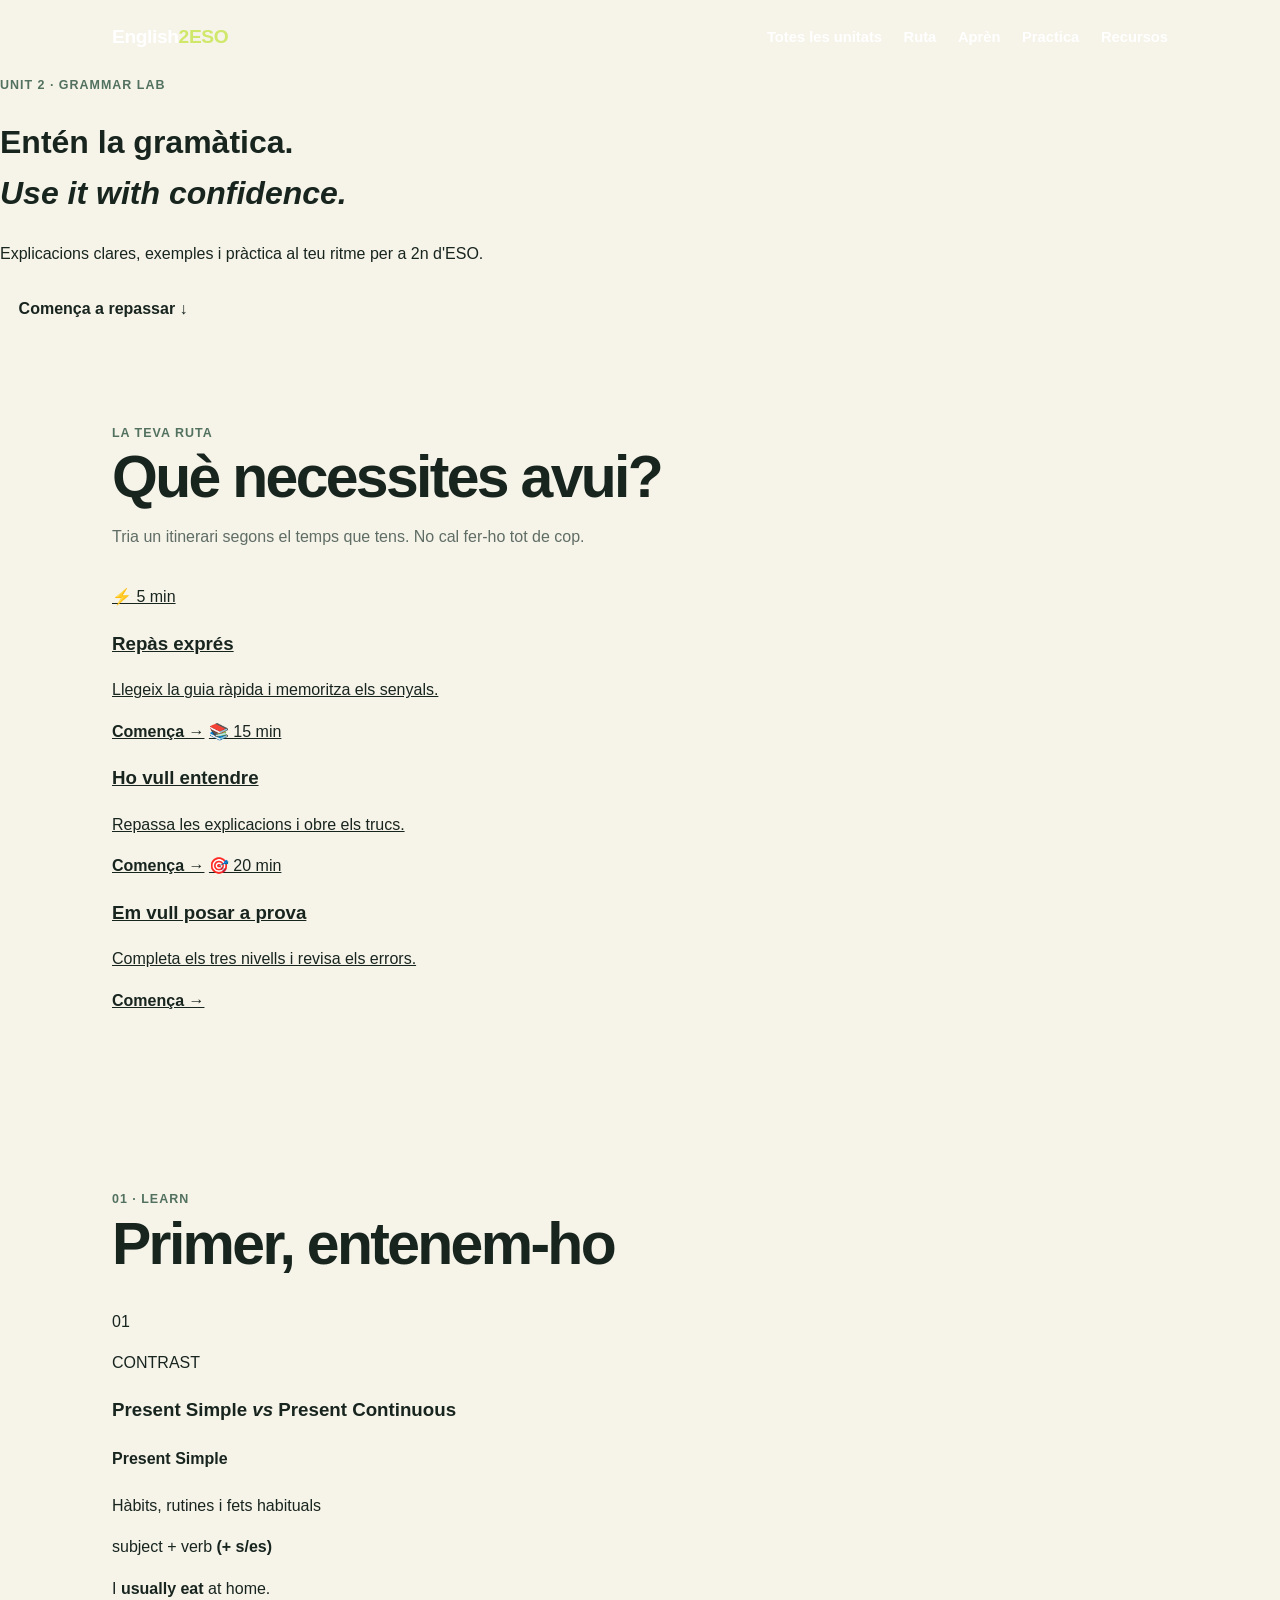
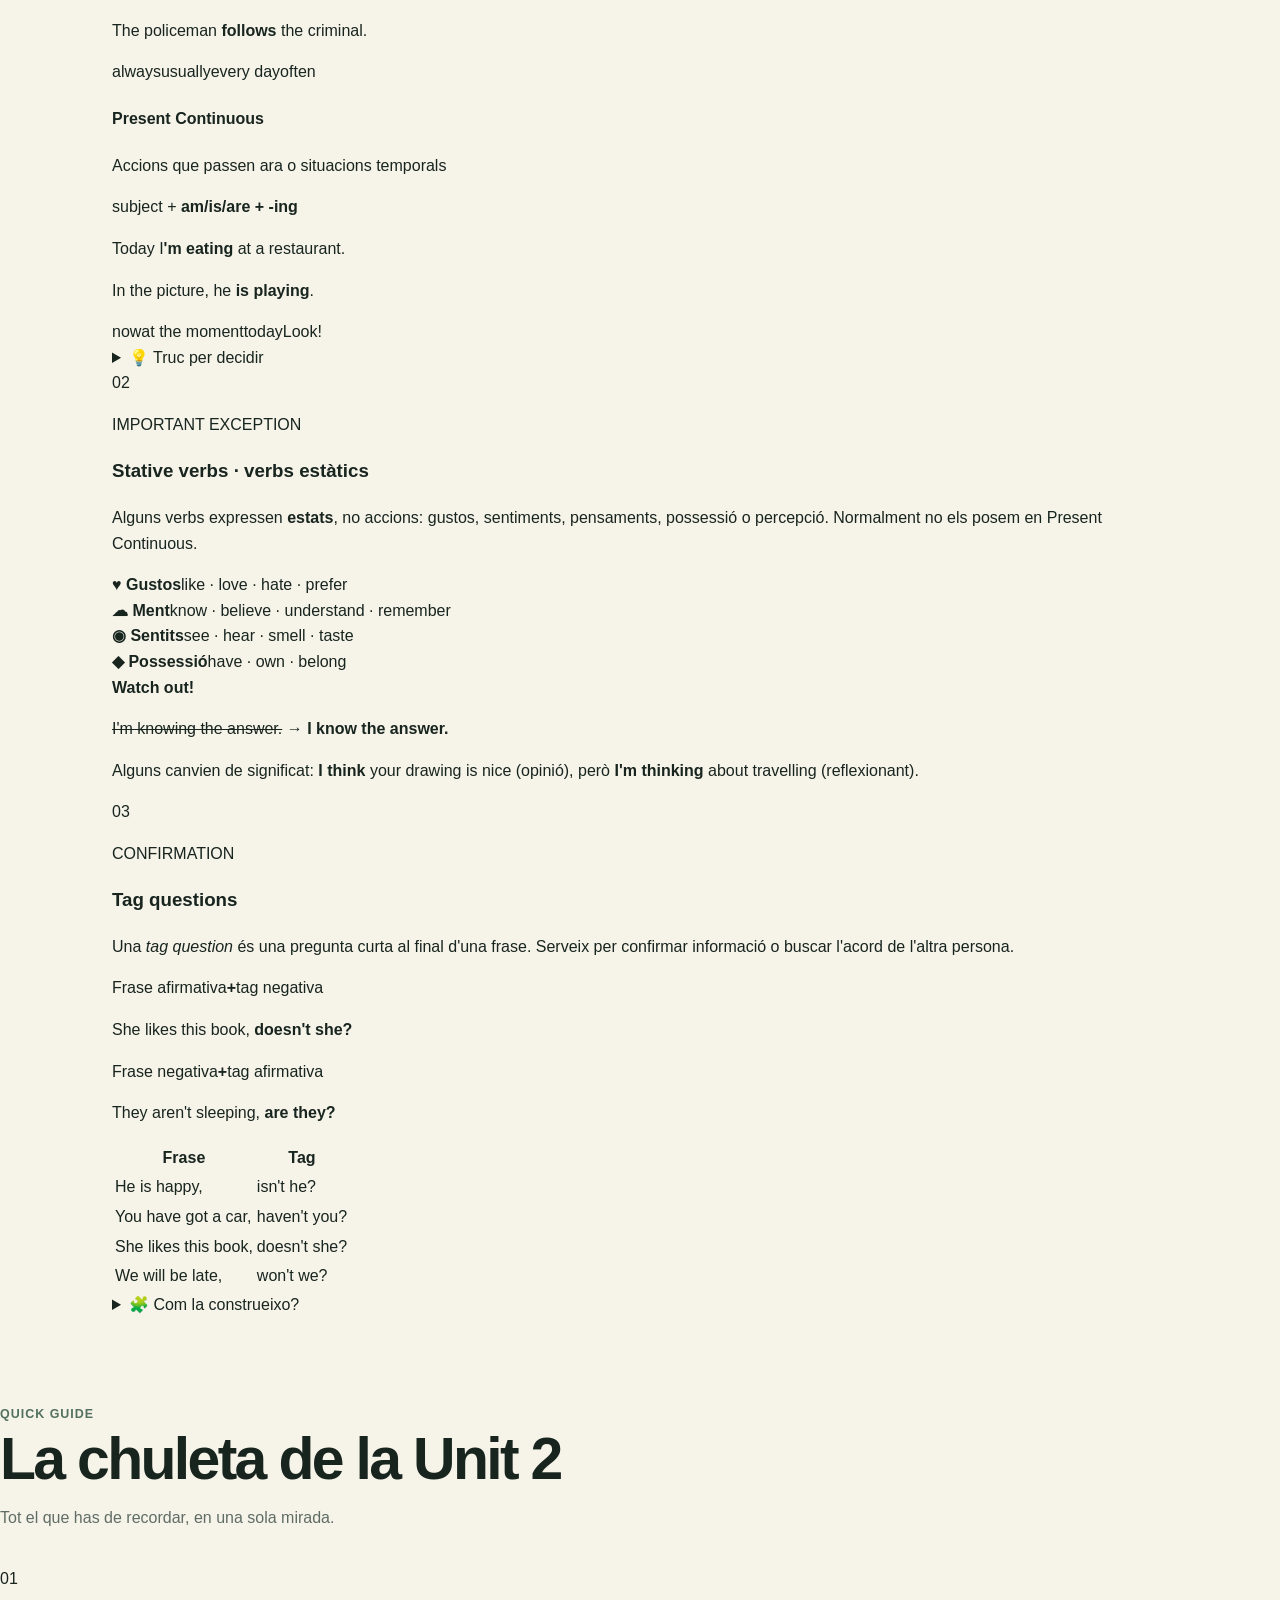
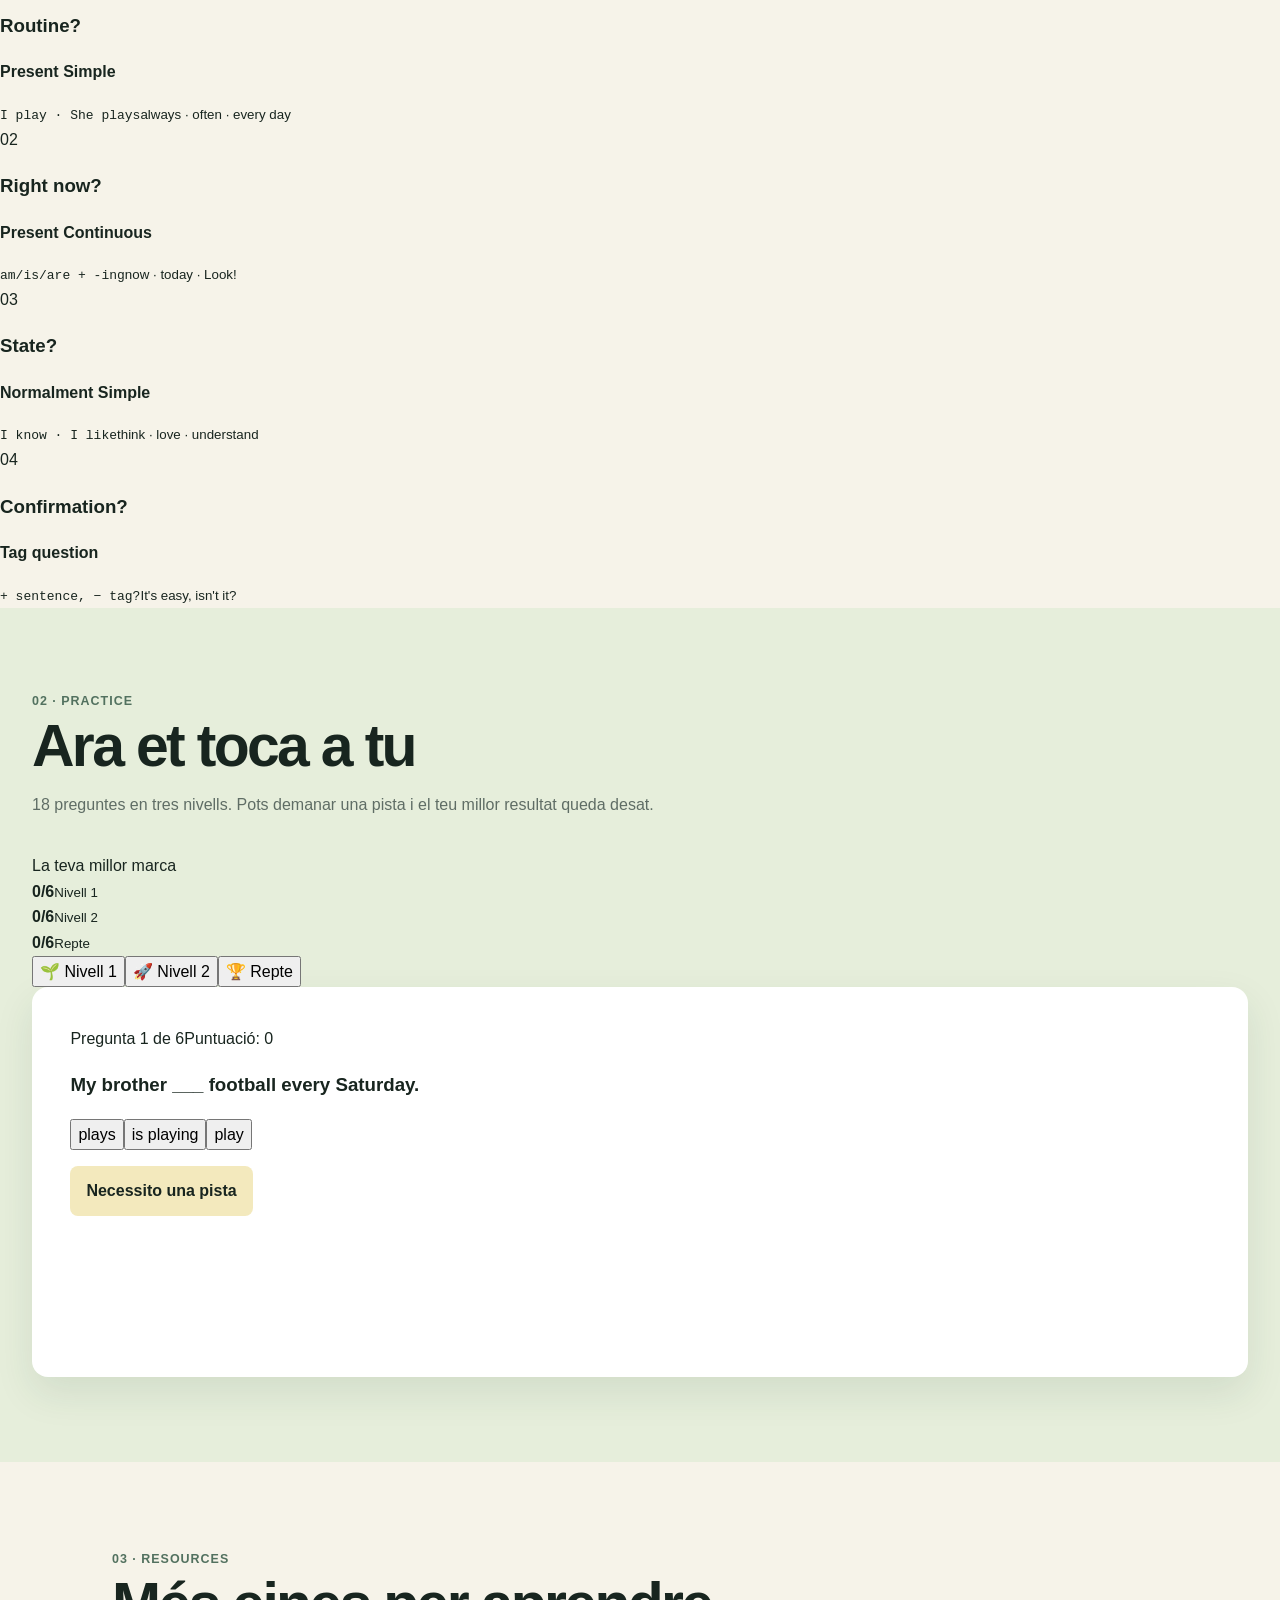
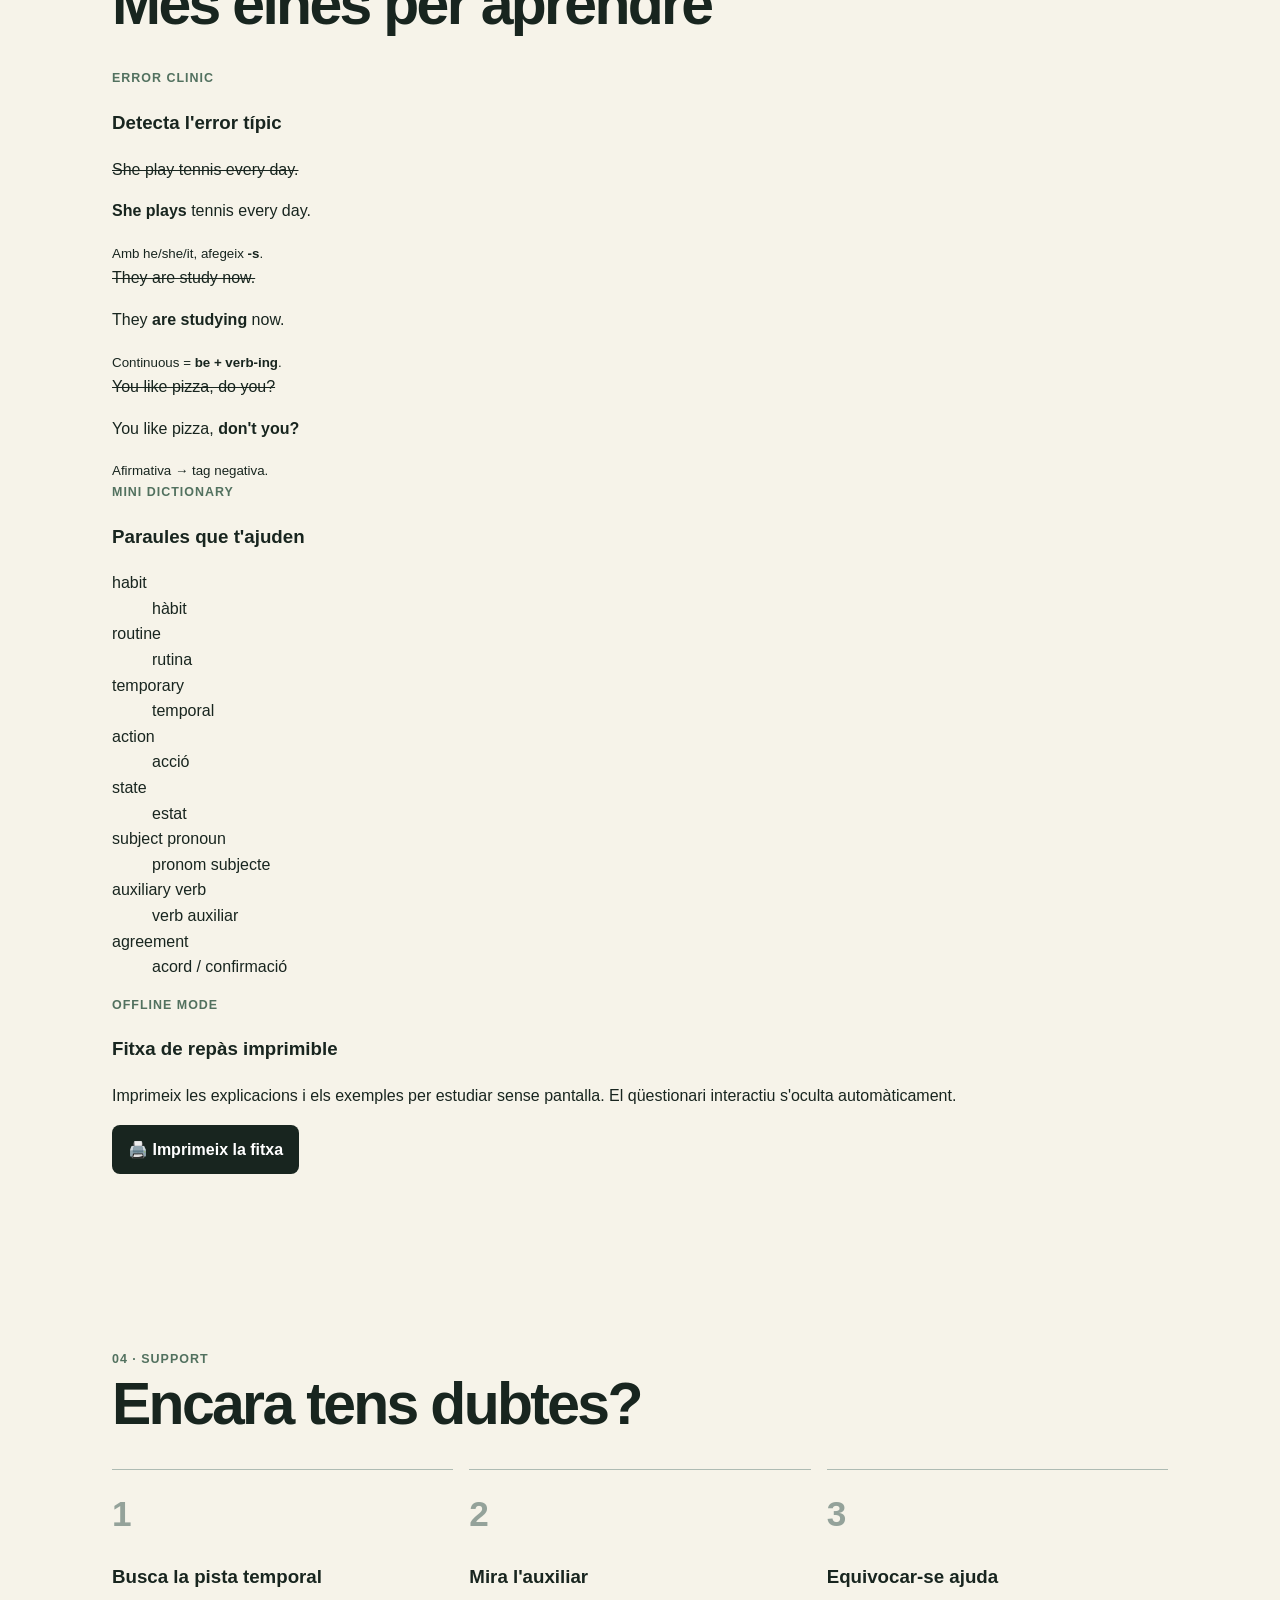
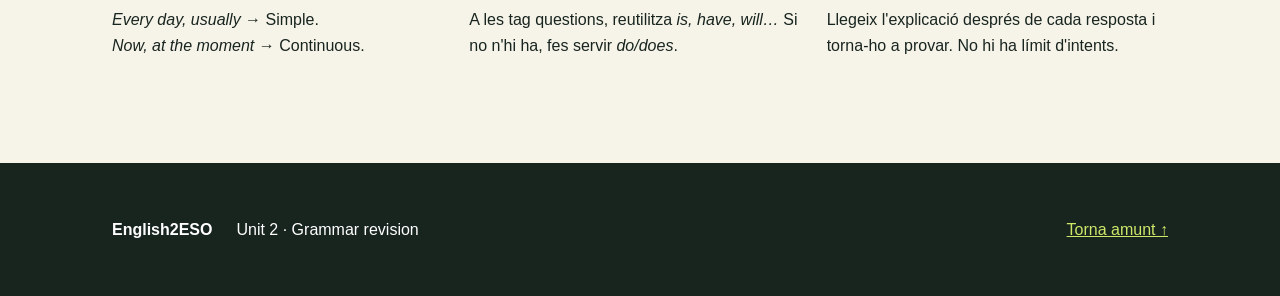
==== commit 70bda6f5: "Restore working Unit 2 page structure" ====
--- a/unit-2.html
+++ b/unit-2.html
@@ -3,275 +3,113 @@
 <head>
   <meta charset="utf-8">
   <meta name="viewport" content="width=device-width, initial-scale=1">
-  <meta name="description" content="Unit 2 d'anglès per a 2n d'ESO: contrast entre Present Simple i Present Continuous, stative verbs i tag questions, amb bastides i pràctica autocorrectiva.">
-  <title>English 2n ESO - Unit 2</title>
+  <meta name="description" content="Unit 2 English revision for 2n ESO: Present Simple, Present Continuous, stative verbs and tag questions.">
+  <title>English 2n ESO · Unit 2</title>
   <link rel="stylesheet" href="styles.css">
   <script src="app.js" defer></script>
 </head>
-<body class="unit-page">
-  <a class="skip-link" href="#main-content">Ves al contingut</a>
-
-  <header class="u2-hero" id="top">
-    <nav class="site-nav" aria-label="Navegació principal">
+<body>
+  <header class="hero">
+    <nav aria-label="Navegació principal">
       <a class="brand" href="index.html">English<span>2ESO</span></a>
       <div class="nav-links">
-        <a href="#contrast">Present tenses</a>
-        <a href="#stative">Stative verbs</a>
-        <a href="#tags">Tag questions</a>
-        <a href="#practice">Pràctica</a>
+        <a href="index.html">Totes les unitats</a><a href="#route">Ruta</a><a href="#learn">Aprèn</a><a href="#practice">Practica</a><a href="#resources">Recursos</a>
       </div>
     </nav>
-
-    <div class="u2-hero-inner">
-      <div class="u2-hero-copy">
-        <p class="unit-kicker">Unit 2 - Grammar</p>
-        <h1>Present tenses i <em>tag questions</em></h1>
-        <p class="hero-lead">Aprèn a decidir quin temps verbal necessites, reconeix els verbs que normalment no van en Continuous i construeix preguntes de confirmació.</p>
-        <div class="hero-actions">
-          <a class="button primary" href="#contrast">Comença per l'explicació</a>
-          <a class="button secondary" href="#practice">Ves directament a practicar</a>
-        </div>
-      </div>
-
-      <aside class="hero-goals" aria-label="Objectius de la unitat">
-        <p class="card-label">En acabar podràs...</p>
-        <ul>
-          <li>distingir rutina, acció en curs i situació temporal;</li>
-          <li>descriure què passa en una fotografia;</li>
-          <li>evitar el Continuous amb els <em>stative verbs</em> més habituals;</li>
-          <li>formar <em>tag questions</em> amb l'auxiliar i el pronom correctes.</li>
-        </ul>
-      </aside>
+    <div class="hero-content" id="top">
+      <p class="eyebrow">UNIT 2 · GRAMMAR LAB</p>
+      <h1>Entén la gramàtica.<br><em>Use it with confidence.</em></h1>
+      <p>Explicacions clares, exemples i pràctica al teu ritme per a 2n d'ESO.</p>
+      <a class="button" href="#learn">Comença a repassar ↓</a>
     </div>
   </header>
 
-  <main id="main-content">
-    <section class="u2-section route-section" aria-labelledby="route-title">
-      <div class="section-heading compact">
-        <p class="section-label">Bastida inicial</p>
-        <h2 id="route-title">Com ho treballarem</h2>
-        <p>Quan tinguis dubtes, segueix aquest recorregut i torna al pas que necessitis.</p>
-      </div>
-      <div class="learning-route">
-        <article><span>1</span><h3>Detecta la pista</h3><p>Busca paraules com <em>usually</em>, <em>now</em> o <em>today</em> i pensa què vol dir la frase.</p></article>
-        <article><span>2</span><h3>Decideix el significat</h3><p>Pregunta't si parles d'una rutina, d'una acció en curs o d'un estat.</p></article>
-        <article><span>3</span><h3>Construeix la forma</h3><p>Comprova el subjecte, l'auxiliar i la terminació del verb abans de respondre.</p></article>
-        <article><span>4</span><h3>Revisa la frase sencera</h3><p>Llegeix-la una altra vegada i comprova si la forma escollida encaixa amb el significat.</p></article>
+  <main>
+    <section class="section study-route" id="route">
+      <div class="section-heading"><p class="eyebrow">LA TEVA RUTA</p><h2>Què necessites avui?</h2><p>Tria un itinerari segons el temps que tens. No cal fer-ho tot de cop.</p></div>
+      <div class="route-grid">
+        <a href="#quick-guide"><span>⚡ 5 min</span><h3>Repàs exprés</h3><p>Llegeix la guia ràpida i memoritza els senyals.</p><b>Comença →</b></a>
+        <a href="#learn"><span>📚 15 min</span><h3>Ho vull entendre</h3><p>Repassa les explicacions i obre els trucs.</p><b>Comença →</b></a>
+        <a href="#practice"><span>🎯 20 min</span><h3>Em vull posar a prova</h3><p>Completa els tres nivells i revisa els errors.</p><b>Comença →</b></a>
       </div>
     </section>
 
-    <section class="u2-section" id="contrast" aria-labelledby="contrast-title">
-      <div class="section-heading">
-        <p class="section-label">Part 1</p>
-        <h2 id="contrast-title">Present Simple o Present Continuous?</h2>
-        <p>La clau no és només la forma del verb. Primer has d'entendre què està explicant la frase.</p>
-      </div>
+    <section class="section" id="learn">
+      <div class="section-heading"><p class="eyebrow">01 · LEARN</p><h2>Primer, entenem-ho</h2></div>
 
-      <div class="tense-grid">
-        <article class="grammar-card simple-card">
-          <div class="grammar-card-head"><span class="grammar-badge">Present Simple</span><strong>Rutines i fets habituals</strong></div>
-          <p>Fes-lo servir per parlar del que passa habitualment i per explicar la trama d'una història, un llibre o una pel·lícula.</p>
-          <div class="formula-box"><span>Forma bàsica</span><code>I/you/we/they + verb<br>he/she/it + verb-s</code></div>
-          <div class="example-stack">
-            <p><b>I usually walk</b> to school.</p>
-            <p>In the film, the detective <b>finds</b> a clue and <b>opens</b> the door.</p>
-          </div>
-          <div class="signal-list"><span>usually</span><span>often</span><span>every day</span><span>on Mondays</span></div>
-        </article>
+      <article class="lesson-card green">
+        <div class="lesson-title"><span>01</span><div><p>CONTRAST</p><h3>Present Simple <i>vs</i> Present Continuous</h3></div></div>
+        <div class="comparison">
+          <div><h4>Present Simple</h4><p class="use">Hàbits, rutines i fets habituals</p><p class="formula">subject + verb <b>(+ s/es)</b></p><p class="example">I <strong>usually eat</strong> at home.</p><p class="example">The policeman <strong>follows</strong> the criminal.</p><div class="signals"><span>always</span><span>usually</span><span>every day</span><span>often</span></div></div>
+          <div><h4>Present Continuous</h4><p class="use">Accions que passen ara o situacions temporals</p><p class="formula">subject + <b>am/is/are + -ing</b></p><p class="example">Today I<strong>'m eating</strong> at a restaurant.</p><p class="example">In the picture, he <strong>is playing</strong>.</p><div class="signals"><span>now</span><span>at the moment</span><span>today</span><span>Look!</span></div></div>
+        </div>
+        <details><summary>💡 Truc per decidir</summary><p>Pregunta't: «És una rutina o passa normalment?» → <b>Simple</b>. «Està passant ara o és temporal?» → <b>Continuous</b>.</p></details>
+      </article>
 
-        <article class="grammar-card continuous-card">
-          <div class="grammar-card-head"><span class="grammar-badge">Present Continuous</span><strong>Accions en curs i situacions temporals</strong></div>
-          <p>Fes-lo servir per explicar què passa ara, què està passant durant un període temporal o què veiem en una fotografia.</p>
-          <div class="formula-box"><span>Forma bàsica</span><code>am / is / are + verb-ing</code></div>
-          <div class="example-stack">
-            <p>Be quiet! Leo <b>is studying</b>.</p>
-            <p>In this photo, my friends <b>are playing</b> volleyball.</p>
-          </div>
-          <div class="signal-list"><span>now</span><span>at the moment</span><span>today</span><span>this week</span></div>
-        </article>
-      </div>
+      <article class="lesson-card coral">
+        <div class="lesson-title"><span>02</span><div><p>IMPORTANT EXCEPTION</p><h3>Stative verbs · verbs estàtics</h3></div></div>
+        <p>Alguns verbs expressen <b>estats</b>, no accions: gustos, sentiments, pensaments, possessió o percepció. Normalment no els posem en Present Continuous.</p>
+        <div class="word-groups">
+          <div><b>♥ Gustos</b><span>like · love · hate · prefer</span></div>
+          <div><b>☁ Ment</b><span>know · believe · understand · remember</span></div>
+          <div><b>◉ Sentits</b><span>see · hear · smell · taste</span></div>
+          <div><b>◆ Possessió</b><span>have · own · belong</span></div>
+        </div>
+        <div class="watch-out"><b>Watch out!</b><p><s>I'm knowing the answer.</s> → <strong>I know the answer.</strong></p><p>Alguns canvien de significat: <strong>I think</strong> your drawing is nice (opinió), però <strong>I'm thinking</strong> about travelling (reflexionant).</p></div>
+      </article>
 
-      <div class="scaffold-panel">
-        <div>
-          <p class="card-label">Com decideixo?</p>
-          <h3>Fes-te aquestes preguntes en ordre</h3>
-        </div>
-        <ol class="decision-list">
-          <li><b>És una rutina o passa habitualment?</b> Tria Present Simple.</li>
-          <li><b>Està passant ara o és temporal?</b> Tria Present Continuous.</li>
-          <li><b>Descric una fotografia?</b> Imagina que l'acció passa davant teu i utilitza Present Continuous.</li>
-          <li><b>Explico la trama d'una història?</b> Utilitza Present Simple.</li>
-        </ol>
-      </div>
-
-      <div class="contrast-example" aria-label="Exemple de contrast">
-        <span class="mini-label">Mira el contrast</span>
-        <p>I <b>usually have</b> lunch at home, but today I <b>am eating</b> at my grandparents' house.</p>
-        <small><em>Usually</em> indica rutina. <em>Today</em> presenta una situació diferent i temporal.</small>
-      </div>
-
-      <details class="support-details">
-        <summary>Necessito ajuda amb la forma dels verbs</summary>
-        <div class="support-grid">
-          <div><b>He / she / it</b><p>En Present Simple, recorda la <strong>-s</strong>: <em>she plays</em>, <em>he watches</em>.</p></div>
-          <div><b>Present Continuous</b><p>No oblidis el verb <strong>be</strong>: <em>they are studying</em>, no <s>they studying</s>.</p></div>
-        </div>
-      </details>
+      <article class="lesson-card blue">
+        <div class="lesson-title"><span>03</span><div><p>CONFIRMATION</p><h3>Tag questions</h3></div></div>
+        <p>Una <i>tag question</i> és una pregunta curta al final d'una frase. Serveix per confirmar informació o buscar l'acord de l'altra persona.</p>
+        <div class="tag-rule"><div><span>Frase afirmativa</span><b>+</b><span>tag negativa</span></div><p>She likes this book, <strong>doesn't she?</strong></p></div>
+        <div class="tag-rule"><div><span>Frase negativa</span><b>+</b><span>tag afirmativa</span></div><p>They aren't sleeping, <strong>are they?</strong></p></div>
+        <table><thead><tr><th>Frase</th><th>Tag</th></tr></thead><tbody><tr><td>He is happy,</td><td>isn't he?</td></tr><tr><td>You have got a car,</td><td>haven't you?</td></tr><tr><td>She likes this book,</td><td>doesn't she?</td></tr><tr><td>We will be late,</td><td>won't we?</td></tr></tbody></table>
+        <details><summary>🧩 Com la construeixo?</summary><ol><li>Busca l'auxiliar: <i>is, have, does, will…</i></li><li>Canvia'l de positiu a negatiu (o a l'inrevés).</li><li>Repeteix el subjecte amb un pronom: <i>Anna → she; the boys → they</i>.</li></ol></details>
+      </article>
     </section>
 
-    <section class="u2-section tinted" id="stative" aria-labelledby="stative-title">
-      <div class="section-heading">
-        <p class="section-label">Part 2</p>
-        <h2 id="stative-title"><em>Stative verbs</em> - verbs estàtics</h2>
-        <p>Alguns verbs descriuen un estat més que no pas una acció. Per això, normalment els fem servir en Present Simple.</p>
-      </div>
-
-      <div class="stative-grid">
-        <article><span>Gustos i sentiments</span><p>like, love, hate, prefer, want</p></article>
-        <article><span>Ment i opinió</span><p>know, believe, understand, remember, think</p></article>
-        <article><span>Possessió</span><p>have, own, belong</p></article>
-        <article><span>Percepció</span><p>see, hear, smell, taste</p></article>
-      </div>
-
-      <div class="meaning-switch">
-        <div>
-          <p class="card-label">Atenció al significat</p>
-          <h3>El mateix verb pot canviar</h3>
-          <p>Quan un <em>stative verb</em> apareix en Continuous, sovint és perquè el significat ha passat d'estat a activitat.</p>
-        </div>
-        <div class="switch-examples">
-          <p><span>Opinió</span><b>I think</b> this exercise is easy.</p>
-          <p><span>Activitat mental ara</span><b>I'm thinking</b> about joining the school band.</p>
-        </div>
-      </div>
-
-      <div class="error-check">
-        <div><span class="wrong-mark">✕</span><p><s>I'm knowing the answer.</s></p></div>
-        <div><span class="right-mark">✓</span><p><b>I know the answer.</b></p></div>
-        <small><em>Know</em> expressa un estat mental. En aquest significat, fem servir Present Simple.</small>
-      </div>
-
-      <details class="support-details">
-        <summary>Com puc saber si és un verb estàtic?</summary>
-        <p>Pregunta't si el verb descriu una acció que pots imaginar en progrés. Si expressa coneixement, gust, possessió o percepció com a estat, el Present Simple sol ser l'opció adequada.</p>
-      </details>
-    </section>
-
-    <section class="u2-section" id="tags" aria-labelledby="tags-title">
-      <div class="section-heading">
-        <p class="section-label">Part 3</p>
-        <h2 id="tags-title"><em>Tag questions</em></h2>
-        <p>Una <em>tag question</em> és una pregunta breu al final d'una frase. La fem servir per confirmar informació o buscar l'acord de l'altra persona.</p>
-      </div>
-
-      <div class="polarity-grid">
-        <article>
-          <span>Frase afirmativa</span>
-          <div class="polarity-flow"><b>+</b><strong>→</strong><b>− ?</b></div>
-          <p>She is tired, <b>isn't she?</b></p>
-        </article>
-        <article>
-          <span>Frase negativa</span>
-          <div class="polarity-flow"><b>−</b><strong>→</strong><b>+ ?</b></div>
-          <p>They aren't ready, <b>are they?</b></p>
-        </article>
-      </div>
-
-      <div class="build-tag">
-        <p class="card-label">Bastida pas a pas</p>
-        <h3>Construeix la <em>tag</em></h3>
-        <ol>
-          <li><span>1</span><div><b>Llegeix la frase sencera.</b><p>Decideix si és afirmativa o negativa.</p></div></li>
-          <li><span>2</span><div><b>Busca l'auxiliar.</b><p>Pot ser <em>is/are</em>, <em>have</em> o <em>will</em>. Amb Present Simple, utilitza <em>do/does</em>.</p></div></li>
-          <li><span>3</span><div><b>Canvia el signe.</b><p>Afirmativa → <em>tag</em> negativa. Negativa → <em>tag</em> afirmativa.</p></div></li>
-          <li><span>4</span><div><b>Canvia el subjecte per un pronom.</b><p><em>Emma → she</em>, <em>the students → they</em>, <em>the weather → it</em>.</p></div></li>
-        </ol>
-      </div>
-
-      <div class="tag-table-wrap">
-        <table class="tag-table">
-          <thead><tr><th>Frase</th><th><em>Tag question</em></th><th>Què reutilitzo?</th></tr></thead>
-          <tbody>
-            <tr><td>Leo is happy,</td><td><b>isn't he?</b></td><td><em>is</em></td></tr>
-            <tr><td>You have got a bike,</td><td><b>haven't you?</b></td><td><em>have</em></td></tr>
-            <tr><td>Marta likes this song,</td><td><b>doesn't she?</b></td><td><em>does</em></td></tr>
-            <tr><td>They are studying,</td><td><b>aren't they?</b></td><td><em>are</em></td></tr>
-            <tr><td>We will be on time,</td><td><b>won't we?</b></td><td><em>will</em></td></tr>
-            <tr><td>It isn't cold,</td><td><b>is it?</b></td><td><em>is</em></td></tr>
-          </tbody>
-        </table>
-      </div>
-
-      <div class="tag-use-grid">
-        <article><p class="card-label">Confirmar</p><p>You're coming tomorrow, <b>aren't you?</b></p><small>Creus que la informació és certa i busques confirmació.</small></article>
-        <article><p class="card-label">Suavitzar el to</p><p>The weather is nice, <b>isn't it?</b></p><small>La pregunta fa que el comentari soni més proper i conversacional.</small></article>
-      </div>
-    </section>
-
-    <section class="quick-guide" id="quick-guide" aria-labelledby="quick-title">
-      <div class="quick-guide-inner">
-        <div class="section-heading inverse compact">
-          <p class="section-label">Guia ràpida</p>
-          <h2 id="quick-title">Abans de respondre, comprova això</h2>
-        </div>
-        <div class="quick-grid">
-          <article><span>Routine?</span><b>Present Simple</b><p><em>usually, often, every...</em></p></article>
-          <article><span>Right now or temporary?</span><b>Present Continuous</b><p><em>now, today, this week...</em></p></article>
-          <article><span>State?</span><b>Normalment Present Simple</b><p><em>know, like, understand, belong...</em></p></article>
-          <article><span>Confirmation?</span><b>Opposite <em>tag</em></b><p><em>It's easy, isn't it?</em></p></article>
+    <section class="quick-section" id="quick-guide">
+      <div class="quick-inner">
+        <div class="section-heading"><p class="eyebrow">QUICK GUIDE</p><h2>La chuleta de la Unit 2</h2><p>Tot el que has de recordar, en una sola mirada.</p></div>
+        <div class="cheat-grid">
+          <article><span class="number">01</span><h3>Routine?</h3><p><b>Present Simple</b></p><code>I play · She plays</code><small>always · often · every day</small></article>
+          <article><span class="number">02</span><h3>Right now?</h3><p><b>Present Continuous</b></p><code>am/is/are + -ing</code><small>now · today · Look!</small></article>
+          <article><span class="number">03</span><h3>State?</h3><p><b>Normalment Simple</b></p><code>I know · I like</code><small>think · love · understand</small></article>
+          <article><span class="number">04</span><h3>Confirmation?</h3><p><b>Tag question</b></p><code>+ sentence, − tag?</code><small>It's easy, isn't it?</small></article>
         </div>
       </div>
     </section>
 
-    <section class="practice-section" id="practice" aria-labelledby="practice-title">
-      <div class="practice-inner">
-        <div class="section-heading compact">
-          <p class="section-label">Pràctica autocorrectiva</p>
-          <h2 id="practice-title">Practica per blocs</h2>
-          <p>Tria què vols treballar. Pots demanar una pista abans de respondre i rebràs una explicació immediata.</p>
-        </div>
+    <section class="practice-section" id="practice">
+      <div class="section-heading"><p class="eyebrow">02 · PRACTICE</p><h2>Ara et toca a tu</h2><p>18 preguntes en tres nivells. Pots demanar una pista i el teu millor resultat queda desat.</p></div>
+      <div class="scoreboard" aria-label="Millors resultats"><span>La teva millor marca</span><div><b id="best-1">0/6</b><small>Nivell 1</small></div><div><b id="best-2">0/6</b><small>Nivell 2</small></div><div><b id="best-3">0/6</b><small>Repte</small></div></div>
+      <div class="level-tabs" role="tablist" aria-label="Nivell de dificultat">
+        <button class="tab active" data-level="1" role="tab">🌱 Nivell 1</button><button class="tab" data-level="2" role="tab">🚀 Nivell 2</button><button class="tab" data-level="3" role="tab">🏆 Repte</button>
+      </div>
+      <div id="quiz" class="quiz-card" aria-live="polite"></div>
+    </section>
 
-        <div class="practice-tabs" role="tablist" aria-label="Bloc de pràctica">
-          <button class="practice-tab active" data-set="contrast" role="tab" aria-selected="true">Present tenses</button>
-          <button class="practice-tab" data-set="stative" role="tab" aria-selected="false">Stative verbs</button>
-          <button class="practice-tab" data-set="tags" role="tab" aria-selected="false">Tag questions</button>
-          <button class="practice-tab" data-set="mixed" role="tab" aria-selected="false">Mixed challenge</button>
-        </div>
-
-        <div class="score-strip" aria-label="Millors resultats">
-          <div><span>Present tenses</span><b id="best-contrast">0/6</b></div>
-          <div><span>Stative verbs</span><b id="best-stative">0/6</b></div>
-          <div><span>Tag questions</span><b id="best-tags">0/6</b></div>
-          <div><span>Mixed challenge</span><b id="best-mixed">0/6</b></div>
-        </div>
-
-        <div id="quiz" class="quiz-card" aria-live="polite"></div>
+    <section class="section" id="resources">
+      <div class="section-heading"><p class="eyebrow">03 · RESOURCES</p><h2>Més eines per aprendre</h2></div>
+      <div class="resource-grid">
+        <article class="error-clinic"><p class="eyebrow">ERROR CLINIC</p><h3>Detecta l'error típic</h3><div><s>She play tennis every day.</s><p><b>She plays</b> tennis every day.</p><small>Amb he/she/it, afegeix <b>-s</b>.</small></div><div><s>They are study now.</s><p>They <b>are studying</b> now.</p><small>Continuous = <b>be + verb-ing</b>.</small></div><div><s>You like pizza, do you?</s><p>You like pizza, <b>don't you?</b></p><small>Afirmativa → tag negativa.</small></div></article>
+        <article class="mini-dictionary"><p class="eyebrow">MINI DICTIONARY</p><h3>Paraules que t'ajuden</h3><dl><dt>habit</dt><dd>hàbit</dd><dt>routine</dt><dd>rutina</dd><dt>temporary</dt><dd>temporal</dd><dt>action</dt><dd>acció</dd><dt>state</dt><dd>estat</dd><dt>subject pronoun</dt><dd>pronom subjecte</dd><dt>auxiliary verb</dt><dd>verb auxiliar</dd><dt>agreement</dt><dd>acord / confirmació</dd></dl></article>
+      </div>
+      <div class="print-card">
+        <div><p class="eyebrow">OFFLINE MODE</p><h3>Fitxa de repàs imprimible</h3><p>Imprimeix les explicacions i els exemples per estudiar sense pantalla. El qüestionari interactiu s'oculta automàticament.</p></div>
+        <button class="print-button" id="print-page">🖨️ Imprimeix la fitxa</button>
       </div>
     </section>
 
-    <section class="u2-section support-section" id="support" aria-labelledby="support-title">
-      <div class="section-heading compact">
-        <p class="section-label">Quan et bloquegis</p>
-        <h2 id="support-title">Torna a una pregunta concreta</h2>
-      </div>
-      <div class="support-question-grid">
-        <article><b>Quan passa?</b><p>Habitualment → Simple. Ara o temporalment → Continuous.</p></article>
-        <article><b>És un estat?</b><p>Si expressa coneixement, gust o possessió, comprova si és un <em>stative verb</em>.</p></article>
-        <article><b>Quin auxiliar hi ha?</b><p>A la <em>tag question</em>, reutilitza'l. Si és Present Simple, pensa en <em>do/does</em>.</p></article>
-        <article><b>La frase és positiva o negativa?</b><p>La <em>tag</em> ha de tenir la polaritat contrària.</p></article>
-      </div>
-
-      <div class="print-panel">
-        <div><p class="card-label">Per estudiar sense pantalla</p><h3>Imprimeix la guia de la unitat</h3><p>En imprimir, la pràctica interactiva s'oculta i queden les explicacions, les bastides i els exemples.</p></div>
-        <button class="print-button" id="print-page" type="button">Imprimeix la guia</button>
+    <section class="section help" id="help">
+      <div class="section-heading"><p class="eyebrow">04 · SUPPORT</p><h2>Encara tens dubtes?</h2></div>
+      <div class="help-grid">
+        <article><span>1</span><h3>Busca la pista temporal</h3><p><i>Every day, usually</i> → Simple.<br><i>Now, at the moment</i> → Continuous.</p></article>
+        <article><span>2</span><h3>Mira l'auxiliar</h3><p>A les tag questions, reutilitza <i>is, have, will…</i> Si no n'hi ha, fes servir <i>do/does</i>.</p></article>
+        <article><span>3</span><h3>Equivocar-se ajuda</h3><p>Llegeix l'explicació després de cada resposta i torna-ho a provar. No hi ha límit d'intents.</p></article>
       </div>
     </section>
   </main>
-
-  <footer class="site-footer">
-    <div><b>English2ESO</b><span>Unit 2 - Grammar</span></div>
-    <a href="index.html">Totes les unitats</a>
-    <a href="#top">Torna amunt ↑</a>
-  </footer>
+  <footer><b>English2ESO</b><p>Unit 2 · Grammar revision</p><a href="#top">Torna amunt ↑</a></footer>
 </body>
 </html>
--- a/styles.css
+++ b/styles.css
@@ -1,11 +1,467 @@
-:root{--ink:#17251f;--cream:#f8f4e9;--green:#cde95a;--dark-green:#24533d;--coral:#ff8c6b;--blue:#7bc9e8;--white:#fff;--muted:#647069;--shadow:0 14px 40px #173c2920}*{box-sizing:border-box}html{scroll-behavior:smooth}body{margin:0;background:var(--cream);color:var(--ink);font-family:Inter,ui-sans-serif,system-ui,-apple-system,sans-serif;line-height:1.6}.hero{min-height:85vh;background:var(--dark-green);color:#fff;position:relative;overflow:hidden}.hero:after{content:"?";position:absolute;right:-2rem;bottom:-15rem;font:900 38rem/1 Georgia;color:#ffffff0b;transform:rotate(12deg)}nav{max-width:1120px;margin:auto;padding:1.5rem 2rem;display:flex;align-items:center;justify-content:space-between;position:relative;z-index:2}.brand{font-weight:900;color:#fff;text-decoration:none;font-size:1.25rem}.brand span{color:var(--green)}.nav-links{display:flex;gap:1.5rem}.nav-links a{color:#fff;text-decoration:none;font-weight:600}.hero-content{max-width:1120px;margin:auto;padding:10vh 2rem 8rem;position:relative;z-index:1}.eyebrow{font-size:.78rem;font-weight:900;letter-spacing:.18em;text-transform:uppercase;color:#50725e}.hero .eyebrow{color:var(--green)}h1{font:800 clamp(3.3rem,8vw,7rem)/.95 Georgia,serif;letter-spacing:-.05em;margin:.3rem 0 1.5rem;max-width:1000px}h1 em{color:var(--green);font-weight:400}.hero-content>p:not(.eyebrow){font-size:1.2rem;max-width:600px;color:#d9e5de}.button{display:inline-block;margin-top:1rem;padding:.9rem 1.2rem;background:var(--green);color:var(--ink);font-weight:800;text-decoration:none;border-radius:4px}.section,.practice-section{max-width:1120px;margin:auto;padding:6rem 2rem}.section-heading{margin-bottom:2.5rem}.section-heading h2{font:800 clamp(2.3rem,5vw,4rem)/1 Georgia;margin:.2rem 0}.section-heading>p:last-child{color:var(--muted)}.lesson-card{background:#fff;padding:clamp(1.5rem,4vw,3.5rem);margin:1.5rem 0;border-radius:14px;box-shadow:var(--shadow);border-top:8px solid}.lesson-card.green{border-color:var(--green)}.lesson-card.coral{border-color:var(--coral)}.lesson-card.blue{border-color:var(--blue)}.lesson-title{display:flex;gap:1.2rem;align-items:center;margin-bottom:2rem}.lesson-title>span{font:700 3rem Georgia;color:#bcc6c0}.lesson-title p{font-size:.7rem;font-weight:900;letter-spacing:.15em;margin:0;color:var(--muted)}.lesson-title h3{font:800 clamp(1.7rem,4vw,2.7rem)/1.1 Georgia;margin:.2rem 0}.comparison{display:grid;grid-template-columns:1fr 1fr;gap:1.5rem}.comparison>div{background:#f4f6f1;padding:1.5rem;border-radius:10px}.comparison h4{font:800 1.4rem Georgia;margin:0}.use{min-height:3rem;color:var(--muted)}.formula{font-family:monospace;background:#e7ecdf;padding:.7rem;border-radius:5px}.example{border-left:3px solid var(--green);padding-left:.8rem}.signals{display:flex;flex-wrap:wrap;gap:.4rem}.signals span{font-size:.75rem;background:#fff;padding:.25rem .55rem;border-radius:2rem}.word-groups,.help-grid{display:grid;grid-template-columns:repeat(2,1fr);gap:1rem}.word-groups div{padding:1.2rem;background:#fff4ef;border-radius:8px;display:flex;flex-direction:column}.word-groups span{color:var(--muted)}.watch-out{margin-top:1.5rem;padding:1.5rem;border:2px dashed var(--coral);border-radius:8px}.watch-out>b{color:#c34827;text-transform:uppercase}.tag-rule{background:#eef8fc;padding:1rem 1.3rem;margin:1rem 0;border-radius:8px}.tag-rule div{display:flex;align-items:center;gap:.8rem}.tag-rule span{font-size:.8rem;font-weight:800;text-transform:uppercase;letter-spacing:.08em}.tag-rule p{font-size:1.2rem;margin:.5rem 0 0}table{width:100%;border-collapse:collapse;margin:1.5rem 0}th,td{text-align:left;padding:.7rem;border-bottom:1px solid #dde5e1}th{color:var(--muted);font-size:.75rem;text-transform:uppercase}details{margin-top:1.5rem;background:#f4f6f1;border-radius:7px;padding:1rem}summary{font-weight:800;cursor:pointer}.practice-section{max-width:none;background:#e8efdc}.practice-section>.section-heading,.level-tabs,.quiz-card{max-width:900px;margin-left:auto;margin-right:auto}.level-tabs{display:flex;gap:.6rem;margin-bottom:1rem}.tab{border:0;background:#fff;padding:.8rem 1.1rem;border-radius:6px;font-weight:800;cursor:pointer}.tab.active{background:var(--ink);color:#fff}.quiz-card{background:#fff;border-radius:14px;padding:clamp(1.5rem,5vw,3rem);min-height:370px;box-shadow:var(--shadow)}.quiz-top{display:flex;justify-content:space-between;color:var(--muted);font-size:.85rem;font-weight:700}.progress{height:7px;background:#e4e9e6;border-radius:10px;margin:1rem 0 2rem}.progress i{display:block;height:100%;background:var(--green);border-radius:10px}.question{font:700 clamp(1.4rem,3vw,2rem) Georgia}.options{display:grid;gap:.7rem}.option{font:inherit;text-align:left;padding:1rem;border:2px solid #dce3df;background:#fff;border-radius:7px;cursor:pointer}.option:hover{border-color:var(--dark-green)}.option.correct{background:#e6f4bd;border-color:#769414}.option.wrong{background:#ffe5dd;border-color:#d95835}.quiz-actions{display:flex;gap:.7rem;margin-top:1.4rem;flex-wrap:wrap}.quiz-actions button{border:0;padding:.75rem 1rem;border-radius:5px;font-weight:800;cursor:pointer}.hint-btn{background:#f1e7b8}.next-btn{background:var(--dark-green);color:#fff}.feedback{margin-top:1rem;padding:1rem;border-left:4px solid var(--blue);background:#eef8fc}.help-grid{grid-template-columns:repeat(3,1fr)}.help-grid article{border-top:1px solid #afbab3;padding-top:1.3rem}.help-grid span{font:800 2.5rem Georgia;color:#94a29a}.help-grid h3{font:700 1.3rem Georgia}footer{background:var(--ink);color:#fff;padding:3rem max(2rem,calc((100% - 1056px)/2));display:flex;align-items:center;gap:2rem}footer p{color:#aebcb4}footer a{margin-left:auto;color:var(--green)}@media(max-width:700px){.nav-links{display:none}.comparison,.word-groups,.help-grid{grid-template-columns:1fr}.hero{min-height:75vh}.hero-content{padding-top:7vh}.section,.practice-section{padding:4rem 1rem}.lesson-card{border-radius:8px}.level-tabs{overflow-x:auto}.tab{white-space:nowrap}.use{min-height:0}footer{display:block}footer a{display:block;margin-top:1rem}}@media(prefers-reduced-motion:reduce){html{scroll-behavior:auto}}
-
-/* Study routes and extra resources */
-.study-route{padding-bottom:2rem}.route-grid{display:grid;grid-template-columns:repeat(3,1fr);gap:1rem}.route-grid a{display:block;background:#fff;color:var(--ink);text-decoration:none;padding:1.6rem;border-radius:10px;border:2px solid transparent;box-shadow:0 5px 20px #173c2910;transition:transform .2s,border-color .2s}.route-grid a:hover{transform:translateY(-4px);border-color:var(--green)}.route-grid span{font-size:.78rem;font-weight:900;letter-spacing:.08em}.route-grid h3{font:800 1.5rem Georgia;margin:.6rem 0}.route-grid p{color:var(--muted);min-height:3.2rem}.route-grid b{color:var(--dark-green)}.quick-section{background:var(--ink);color:#fff;padding:6rem 2rem}.quick-inner{max-width:1056px;margin:auto}.quick-section .eyebrow{color:var(--green)}.quick-section .section-heading>p:last-child{color:#afc0b7}.cheat-grid{display:grid;grid-template-columns:repeat(4,1fr);gap:1rem}.cheat-grid article{background:#21342b;border:1px solid #496055;padding:1.4rem;border-radius:10px}.cheat-grid .number{color:var(--green);font:700 1rem monospace}.cheat-grid h3{font:800 1.45rem Georgia;margin:.7rem 0}.cheat-grid p{margin:0}.cheat-grid code{display:block;color:var(--green);margin:.8rem 0;font-size:.9rem}.cheat-grid small{color:#afc0b7}.scoreboard{max-width:900px;margin:0 auto 1rem;background:#d7e5c4;padding:1rem 1.3rem;border-radius:9px;display:flex;align-items:center;gap:1.5rem}.scoreboard>span{margin-right:auto;font-weight:800}.scoreboard div{text-align:center}.scoreboard b,.scoreboard small{display:block}.scoreboard b{font:800 1.25rem Georgia}.scoreboard small{font-size:.67rem;text-transform:uppercase;color:var(--muted)}.resource-grid{display:grid;grid-template-columns:1.3fr .7fr;gap:1.5rem}.resource-grid>article{background:#fff;padding:2rem;border-radius:12px;box-shadow:var(--shadow)}.resource-grid h3,.print-card h3{font:800 2rem Georgia;margin:.2rem 0 1.2rem}.error-clinic>div{border-top:1px solid #dde5e1;padding:1rem 0}.error-clinic>div p{margin:.2rem 0}.error-clinic small,.mini-dictionary dd{color:var(--muted)}.mini-dictionary dl{display:grid;grid-template-columns:1fr 1fr;margin:0}.mini-dictionary dt,.mini-dictionary dd{padding:.6rem 0;border-bottom:1px solid #e6ebe8}.mini-dictionary dt{font-weight:800}.mini-dictionary dd{margin:0}.print-card{margin-top:1.5rem;background:var(--blue);padding:2rem;border-radius:12px;display:flex;align-items:center;gap:2rem}.print-card>div{max-width:650px}.print-button{margin-left:auto;white-space:nowrap;border:0;background:var(--ink);color:#fff;padding:1rem 1.2rem;border-radius:6px;font-weight:800;cursor:pointer}
-@media(max-width:850px){.cheat-grid{grid-template-columns:repeat(2,1fr)}.route-grid{grid-template-columns:1fr}.route-grid p{min-height:0}.resource-grid{grid-template-columns:1fr}.scoreboard{flex-wrap:wrap}.scoreboard>span{width:100%}.print-card{display:block}.print-button{margin:1rem 0 0}}
-@media(max-width:500px){.cheat-grid{grid-template-columns:1fr}.scoreboard{justify-content:space-between}.scoreboard>span{margin:0}.print-card{padding:1.4rem}}
-@media print{nav,.hero:after,.hero .button,.study-route,.practice-section,.print-card,footer{display:none!important}.hero{min-height:auto;background:#fff;color:#000}.hero-content{padding:1rem 0}.hero-content>p:not(.eyebrow){color:#333}.hero h1{font-size:34pt}.hero h1 em{color:#24533d}.section,.quick-section{padding:1rem 0;max-width:none}.lesson-card,.resource-grid>article{box-shadow:none;break-inside:avoid}.quick-section{background:#fff;color:#000}.cheat-grid{grid-template-columns:repeat(2,1fr)}.cheat-grid article{background:#fff;border-color:#999}.quick-section .eyebrow,.cheat-grid .number,.cheat-grid code{color:#24533d}.quick-section .section-heading>p:last-child,.cheat-grid small{color:#333}.resource-grid{grid-template-columns:1fr 1fr}details{display:block}details>*{display:block}}
+:root {
+  --ink: #18251f;
+  --muted: #5f6d65;
+  --cream: #f6f3e9;
+  --paper: #ffffff;
+  --green: #cfe86a;
+  --green-deep: #24513d;
+  --green-soft: #eaf3d7;
+  --coral: #f28b6f;
+  --coral-soft: #fff0ea;
+  --blue: #72bddc;
+  --blue-soft: #eaf6fb;
+  --line: #d8dfda;
+  --shadow: 0 16px 38px rgba(32, 70, 51, 0.10);
+  --radius: 16px;
+}
+
+* { box-sizing: border-box; }
+html { scroll-behavior: smooth; }
+body {
+  margin: 0;
+  background: var(--cream);
+  color: var(--ink);
+  font-family: Arial, Helvetica, sans-serif;
+  line-height: 1.6;
+}
+button, input, select, textarea { font: inherit; }
+a { color: inherit; }
+
+.skip-link {
+  position: fixed;
+  left: 1rem;
+  top: -4rem;
+  z-index: 1000;
+  background: #fff;
+  color: var(--ink);
+  padding: .7rem 1rem;
+  border-radius: 8px;
+  box-shadow: var(--shadow);
+}
+.skip-link:focus { top: 1rem; }
+
+.site-nav, nav {
+  max-width: 1120px;
+  margin: 0 auto;
+  padding: 1.4rem 2rem;
+  display: flex;
+  justify-content: space-between;
+  align-items: center;
+  gap: 2rem;
+  position: relative;
+  z-index: 2;
+}
+.brand {
+  font-weight: 900;
+  color: #fff;
+  text-decoration: none;
+  font-size: 1.2rem;
+  letter-spacing: -.02em;
+}
+.brand span { color: var(--green); }
+.nav-links { display: flex; gap: 1.35rem; flex-wrap: wrap; }
+.nav-links a { color: #fff; text-decoration: none; font-weight: 700; font-size: .92rem; }
+.nav-links a:hover, .nav-links a:focus-visible { color: var(--green); }
 
 /* Course hub */
-.hub-hero{min-height:72vh;background:var(--dark-green);color:#fff;position:relative;overflow:hidden}.hub-hero:after{content:"8";position:absolute;right:-2rem;bottom:-12rem;font:900 34rem/1 Georgia;color:#ffffff0b}.course-label{color:#d8e4dd;font-size:.85rem;font-weight:700}.hub-intro{max-width:1120px;margin:auto;padding:9vh 2rem 7rem;position:relative;z-index:1}.hub-intro .eyebrow{color:var(--green)}.hub-intro>p:not(.eyebrow){font-size:1.2rem;max-width:650px;color:#d9e5de}.units-section{max-width:1120px}.units-grid{display:grid;grid-template-columns:repeat(2,1fr);gap:1rem}.unit-card{min-height:190px;border-radius:12px;padding:1.5rem;display:flex;gap:1.2rem;position:relative}.unit-card p{font-size:.7rem;font-weight:900;letter-spacing:.12em;margin:0;color:var(--muted)}.unit-card h3{font:800 1.45rem Georgia;margin:.35rem 0}.unit-number{font:800 2.2rem Georgia;color:#aeb9b2}.unit-card.locked{background:#eceee9;color:#77827b}.unit-card .status{position:absolute;right:1.2rem;bottom:1rem;font-size:.7rem;text-transform:uppercase;letter-spacing:.08em}.unit-card.available{grid-column:span 2;background:var(--ink);color:#fff;text-decoration:none;min-height:260px;padding:2rem;box-shadow:var(--shadow);border:2px solid var(--ink);transition:transform .2s,border-color .2s}.unit-card.available:hover{transform:translateY(-4px);border-color:var(--green)}.unit-card.available .unit-number{color:var(--green);font-size:4rem}.unit-card.available p{color:var(--green)}.unit-card.available h3{font-size:clamp(1.8rem,4vw,3rem);max-width:650px}.unit-card.available ul{padding-left:1.2rem;color:#b9c8c0}.unit-card .enter{position:absolute;right:2rem;bottom:2rem;color:var(--green);font-weight:800}.course-method{padding-top:2rem}
-@media(max-width:700px){.course-label{display:none}.hub-intro{padding-top:6vh}.units-grid{grid-template-columns:1fr}.unit-card.available{grid-column:auto;min-height:350px}.unit-card .enter{left:2rem;right:auto}.unit-card.available .unit-number{font-size:2.5rem}}
+.hub-hero {
+  min-height: 72vh;
+  color: #fff;
+  background: var(--green-deep);
+  position: relative;
+  overflow: hidden;
+}
+.hub-hero::after {
+  content: "8";
+  position: absolute;
+  right: -1rem;
+  bottom: -12rem;
+  font: 900 34rem/1 Arial, sans-serif;
+  color: rgba(255,255,255,.05);
+}
+.course-label { color: #dce7e0; font-size: .85rem; font-weight: 700; }
+.hub-intro { max-width: 1120px; margin: auto; padding: 9vh 2rem 7rem; position: relative; z-index: 1; }
+.eyebrow, .section-label, .unit-kicker, .card-label, .mini-label {
+  margin: 0;
+  color: #52715f;
+  font-size: .78rem;
+  font-weight: 800;
+  letter-spacing: .08em;
+}
+.hub-intro .eyebrow { color: var(--green); }
+.hub-intro h1 {
+  margin: .4rem 0 1.2rem;
+  max-width: 900px;
+  font-size: clamp(3.2rem, 7vw, 6.5rem);
+  line-height: .95;
+  letter-spacing: -.06em;
+}
+.hub-intro h1 em { color: var(--green); font-weight: 500; }
+.hub-intro > p:not(.eyebrow) { max-width: 650px; color: #dbe7e0; font-size: 1.15rem; }
+.button {
+  display: inline-flex;
+  justify-content: center;
+  align-items: center;
+  min-height: 46px;
+  padding: .8rem 1.1rem;
+  border-radius: 9px;
+  border: 1px solid transparent;
+  font-weight: 800;
+  text-decoration: none;
+}
+.button.primary, .hub-intro .button { background: var(--green); color: var(--ink); }
+.button.secondary { border-color: rgba(255,255,255,.42); color: #fff; background: transparent; }
+.button:hover, .button:focus-visible { transform: translateY(-1px); }
+
+.section, .units-section, .course-method { max-width: 1120px; margin: auto; padding: 5.5rem 2rem; }
+.section-heading { margin-bottom: 2.2rem; max-width: 850px; }
+.section-heading.compact { margin-bottom: 1.5rem; }
+.section-heading h2 {
+  margin: .25rem 0 .7rem;
+  font-size: clamp(2.1rem, 4.6vw, 3.8rem);
+  line-height: 1.02;
+  letter-spacing: -.045em;
+}
+.section-heading p:last-child { color: var(--muted); max-width: 760px; }
+.units-grid { display: grid; grid-template-columns: repeat(2, 1fr); gap: 1rem; }
+.unit-card { min-height: 190px; border-radius: 14px; padding: 1.5rem; display: flex; gap: 1.2rem; position: relative; }
+.unit-card p { font-size: .72rem; font-weight: 800; margin: 0; color: var(--muted); }
+.unit-card h3 { margin: .35rem 0; font-size: 1.45rem; }
+.unit-number { font-size: 2.2rem; font-weight: 900; color: #aab6af; }
+.unit-card.locked { background: #eceee9; color: #77827b; }
+.unit-card .status { position: absolute; right: 1.2rem; bottom: 1rem; font-size: .72rem; }
+.unit-card.available {
+  grid-column: span 2;
+  min-height: 260px;
+  padding: 2rem;
+  background: var(--ink);
+  color: #fff;
+  text-decoration: none;
+  box-shadow: var(--shadow);
+  border: 2px solid var(--ink);
+}
+.unit-card.available:hover { border-color: var(--green); transform: translateY(-2px); }
+.unit-card.available .unit-number { color: var(--green); font-size: 4rem; }
+.unit-card.available p { color: var(--green); }
+.unit-card.available h3 { max-width: 650px; font-size: clamp(1.8rem, 4vw, 3rem); }
+.unit-card.available ul { padding-left: 1.2rem; color: #c8d3cd; }
+.unit-card .enter { position: absolute; right: 2rem; bottom: 2rem; color: var(--green); font-weight: 800; }
+.help-grid { display: grid; grid-template-columns: repeat(3, 1fr); gap: 1rem; }
+.help-grid article { padding-top: 1rem; border-top: 1px solid #aebbb3; }
+.help-grid span { font-size: 2.2rem; font-weight: 900; color: #94a29a; }
+.help-grid h3 { margin-bottom: .3rem; }
+
+/* Unit 2 */
+.u2-hero {
+  min-height: 77vh;
+  background:
+    radial-gradient(circle at 82% 25%, rgba(207,232,106,.15), transparent 24rem),
+    var(--green-deep);
+  color: #fff;
+}
+.u2-hero-inner {
+  max-width: 1120px;
+  margin: 0 auto;
+  padding: 8vh 2rem 7rem;
+  display: grid;
+  grid-template-columns: 1.25fr .75fr;
+  gap: 4rem;
+  align-items: end;
+}
+.unit-kicker { color: var(--green); }
+.u2-hero h1 {
+  margin: .45rem 0 1.25rem;
+  max-width: 780px;
+  font-size: clamp(3.3rem, 7vw, 6.6rem);
+  line-height: .94;
+  letter-spacing: -.065em;
+}
+.u2-hero h1 em { color: var(--green); font-weight: 500; }
+.hero-lead { max-width: 720px; color: #dce7e1; font-size: 1.14rem; }
+.hero-actions { display: flex; flex-wrap: wrap; gap: .7rem; margin-top: 1.5rem; }
+.hero-goals {
+  background: rgba(255,255,255,.08);
+  border: 1px solid rgba(255,255,255,.18);
+  border-radius: var(--radius);
+  padding: 1.5rem;
+  backdrop-filter: blur(6px);
+}
+.hero-goals .card-label { color: var(--green); }
+.hero-goals ul { margin: .8rem 0 0; padding-left: 1.2rem; }
+.hero-goals li { margin: .6rem 0; color: #eef4f0; }
+
+.u2-section { max-width: 1120px; margin: auto; padding: 5.3rem 2rem; }
+.u2-section.tinted {
+  max-width: none;
+  padding-left: max(2rem, calc((100% - 1056px)/2));
+  padding-right: max(2rem, calc((100% - 1056px)/2));
+  background: #edf3e6;
+}
+.route-section { padding-bottom: 2.5rem; }
+.learning-route { display: grid; grid-template-columns: repeat(4, 1fr); gap: 1rem; }
+.learning-route article, .support-question-grid article {
+  background: var(--paper);
+  border: 1px solid var(--line);
+  border-radius: 13px;
+  padding: 1.3rem;
+}
+.learning-route span {
+  width: 2.1rem;
+  height: 2.1rem;
+  display: inline-grid;
+  place-items: center;
+  background: var(--green-soft);
+  border-radius: 50%;
+  font-weight: 900;
+}
+.learning-route h3 { margin: .8rem 0 .35rem; font-size: 1.05rem; }
+.learning-route p { margin: 0; color: var(--muted); font-size: .92rem; }
+
+.tense-grid { display: grid; grid-template-columns: 1fr 1fr; gap: 1.3rem; }
+.grammar-card {
+  background: var(--paper);
+  border-radius: var(--radius);
+  padding: clamp(1.4rem, 3vw, 2rem);
+  box-shadow: var(--shadow);
+  border-top: 7px solid var(--green);
+}
+.continuous-card { border-color: var(--blue); }
+.grammar-card-head { display: flex; flex-direction: column; gap: .4rem; margin-bottom: .9rem; }
+.grammar-card-head strong { font-size: 1.4rem; line-height: 1.2; }
+.grammar-badge {
+  align-self: flex-start;
+  padding: .28rem .55rem;
+  background: var(--green-soft);
+  border-radius: 999px;
+  font-size: .76rem;
+  font-weight: 900;
+}
+.continuous-card .grammar-badge { background: var(--blue-soft); }
+.grammar-card > p { color: var(--muted); }
+.formula-box {
+  margin: 1.2rem 0;
+  padding: 1rem;
+  background: #f4f6f2;
+  border-radius: 10px;
+}
+.formula-box span { display: block; color: var(--muted); font-size: .75rem; font-weight: 800; margin-bottom: .35rem; }
+.formula-box code { font-family: "Courier New", monospace; font-weight: 700; color: var(--ink); }
+.example-stack p { margin: .55rem 0; padding-left: .8rem; border-left: 3px solid var(--green); }
+.continuous-card .example-stack p { border-color: var(--blue); }
+.signal-list { display: flex; flex-wrap: wrap; gap: .45rem; margin-top: 1rem; }
+.signal-list span { padding: .25rem .55rem; border-radius: 999px; background: #f2f4f1; font-size: .78rem; }
+
+.scaffold-panel {
+  margin-top: 1.4rem;
+  display: grid;
+  grid-template-columns: .7fr 1.3fr;
+  gap: 2rem;
+  background: var(--ink);
+  color: #fff;
+  border-radius: var(--radius);
+  padding: clamp(1.5rem, 4vw, 2.4rem);
+}
+.scaffold-panel .card-label { color: var(--green); }
+.scaffold-panel h3 { margin: .25rem 0; font-size: 1.7rem; }
+.decision-list { margin: 0; padding-left: 1.3rem; }
+.decision-list li { margin: .65rem 0; color: #dfe8e3; }
+.decision-list b { color: #fff; }
+.contrast-example {
+  margin-top: 1.4rem;
+  padding: 1.3rem 1.5rem;
+  border-left: 6px solid var(--coral);
+  background: var(--coral-soft);
+  border-radius: 0 12px 12px 0;
+}
+.contrast-example p { font-size: 1.12rem; margin: .35rem 0; }
+.contrast-example small { color: var(--muted); }
+
+.support-details {
+  margin-top: 1.4rem;
+  background: #fff;
+  border: 1px solid var(--line);
+  border-radius: 12px;
+  padding: 1rem 1.2rem;
+}
+.support-details summary { cursor: pointer; font-weight: 800; }
+.support-details > p { color: var(--muted); }
+.support-grid { display: grid; grid-template-columns: 1fr 1fr; gap: 1rem; margin-top: 1rem; }
+.support-grid div { background: #f6f7f4; padding: 1rem; border-radius: 9px; }
+.support-grid p { margin: .35rem 0 0; }
+
+.stative-grid { display: grid; grid-template-columns: repeat(4, 1fr); gap: 1rem; }
+.stative-grid article { background: #fff; border-radius: 12px; padding: 1.2rem; border-top: 5px solid var(--coral); }
+.stative-grid span { font-weight: 800; }
+.stative-grid p { margin: .45rem 0 0; color: var(--muted); }
+.meaning-switch {
+  margin-top: 1.3rem;
+  display: grid;
+  grid-template-columns: .9fr 1.1fr;
+  gap: 1.5rem;
+  padding: 1.6rem;
+  background: #fff;
+  border-radius: var(--radius);
+  box-shadow: var(--shadow);
+}
+.meaning-switch h3 { margin: .25rem 0 .55rem; }
+.meaning-switch > div:first-child > p:last-child { color: var(--muted); }
+.switch-examples { display: grid; gap: .7rem; }
+.switch-examples p { margin: 0; padding: .9rem 1rem; background: var(--coral-soft); border-radius: 10px; }
+.switch-examples span { display: block; color: #a14934; font-size: .74rem; font-weight: 800; }
+.error-check { margin-top: 1.3rem; background: #fff; border: 1px solid var(--line); border-radius: 12px; padding: 1.2rem; }
+.error-check > div { display: flex; align-items: center; gap: .7rem; }
+.error-check p { margin: .35rem 0; }
+.error-check small { display: block; margin-top: .4rem; color: var(--muted); }
+.wrong-mark, .right-mark { font-weight: 900; }
+.wrong-mark { color: #b64d39; }
+.right-mark { color: #4f7d39; }
+
+.polarity-grid { display: grid; grid-template-columns: 1fr 1fr; gap: 1rem; }
+.polarity-grid article { background: var(--blue-soft); border-radius: var(--radius); padding: 1.5rem; }
+.polarity-grid > article > span { font-size: .8rem; font-weight: 800; color: #356b80; }
+.polarity-flow { display: flex; align-items: center; gap: .8rem; margin: .7rem 0; font-size: 1.55rem; }
+.polarity-flow b { min-width: 3rem; text-align: center; background: #fff; padding: .35rem .6rem; border-radius: 8px; }
+.polarity-grid p { margin-bottom: 0; font-size: 1.08rem; }
+.build-tag { margin-top: 1.4rem; padding: 1.6rem; background: #fff; border-radius: var(--radius); box-shadow: var(--shadow); }
+.build-tag h3 { margin: .2rem 0 1rem; font-size: 1.6rem; }
+.build-tag ol { list-style: none; padding: 0; margin: 0; display: grid; grid-template-columns: 1fr 1fr; gap: .8rem; }
+.build-tag li { display: flex; gap: .8rem; padding: 1rem; background: #f4f6f2; border-radius: 10px; }
+.build-tag li > span { flex: 0 0 2rem; width: 2rem; height: 2rem; display: grid; place-items: center; background: var(--green); border-radius: 50%; font-weight: 900; }
+.build-tag li p { margin: .25rem 0 0; color: var(--muted); }
+.tag-table-wrap { margin-top: 1.4rem; overflow-x: auto; background: #fff; border: 1px solid var(--line); border-radius: 12px; }
+.tag-table { width: 100%; border-collapse: collapse; min-width: 650px; }
+.tag-table th, .tag-table td { padding: .85rem 1rem; text-align: left; border-bottom: 1px solid var(--line); }
+.tag-table th { background: #f4f6f2; color: var(--muted); font-size: .78rem; }
+.tag-table tr:last-child td { border-bottom: 0; }
+.tag-use-grid { display: grid; grid-template-columns: 1fr 1fr; gap: 1rem; margin-top: 1.4rem; }
+.tag-use-grid article { padding: 1.2rem; border-radius: 12px; background: var(--coral-soft); }
+.tag-use-grid article:nth-child(2) { background: var(--green-soft); }
+.tag-use-grid p { margin: .25rem 0; }
+.tag-use-grid small { color: var(--muted); }
+
+.quick-guide { background: var(--ink); color: #fff; padding: 4.8rem 2rem; }
+.quick-guide-inner { max-width: 1056px; margin: auto; }
+.section-heading.inverse .section-label { color: var(--green); }
+.section-heading.inverse h2 { color: #fff; }
+.quick-grid { display: grid; grid-template-columns: repeat(4, 1fr); gap: 1rem; }
+.quick-grid article { padding: 1.2rem; background: #22362d; border: 1px solid #40574a; border-radius: 12px; }
+.quick-grid span { display: block; color: var(--green); font-weight: 800; font-size: .82rem; }
+.quick-grid b { display: block; margin-top: .35rem; font-size: 1.05rem; }
+.quick-grid p { margin: .55rem 0 0; color: #c5d2cb; font-size: .88rem; }
+
+.practice-section { background: #e6eedb; padding: 5.3rem 2rem; }
+.practice-inner { max-width: 920px; margin: auto; }
+.practice-tabs { display: grid; grid-template-columns: repeat(4, 1fr); gap: .6rem; margin-bottom: 1rem; }
+.practice-tab {
+  border: 1px solid #cad4ca;
+  background: #fff;
+  color: var(--ink);
+  padding: .8rem .65rem;
+  border-radius: 9px;
+  font-weight: 800;
+  cursor: pointer;
+}
+.practice-tab.active { background: var(--ink); color: #fff; border-color: var(--ink); }
+.practice-tab:focus-visible, .quiz-option:focus-visible, .hint-btn:focus-visible, .next-btn:focus-visible, .print-button:focus-visible { outline: 3px solid var(--blue); outline-offset: 2px; }
+.score-strip { display: grid; grid-template-columns: repeat(4, 1fr); gap: .6rem; margin-bottom: 1rem; }
+.score-strip div { background: #d4e1c8; padding: .8rem; border-radius: 9px; text-align: center; }
+.score-strip span { display: block; font-size: .73rem; color: var(--muted); }
+.score-strip b { font-size: 1.15rem; }
+.quiz-card { min-height: 390px; background: #fff; border-radius: var(--radius); box-shadow: var(--shadow); padding: clamp(1.4rem, 4vw, 2.4rem); }
+.quiz-meta { display: flex; justify-content: space-between; gap: 1rem; color: var(--muted); font-size: .84rem; }
+.quiz-meta b { color: var(--ink); }
+.quiz-progress { height: 7px; margin: 1rem 0 1.8rem; background: #e8ece8; border-radius: 999px; overflow: hidden; }
+.quiz-progress span { display: block; height: 100%; background: var(--green-deep); border-radius: inherit; }
+.quiz-question { margin: 0 0 1.2rem; font-size: clamp(1.35rem, 3vw, 1.9rem); line-height: 1.25; }
+.quiz-options { display: grid; gap: .65rem; }
+.quiz-option { text-align: left; background: #fff; border: 2px solid #dce2de; padding: .9rem 1rem; border-radius: 9px; cursor: pointer; }
+.quiz-option:hover:not(:disabled) { border-color: var(--green-deep); }
+.quiz-option.correct { background: #edf6d4; border-color: #799c34; }
+.quiz-option.wrong { background: #fff0ea; border-color: #c45c43; }
+.quiz-actions { display: flex; gap: .7rem; margin-top: 1rem; }
+.hint-btn, .next-btn, .print-button { border: 0; border-radius: 8px; padding: .75rem 1rem; font-weight: 800; cursor: pointer; }
+.hint-btn { background: #f3e9bd; color: var(--ink); }
+.hint-btn:disabled { opacity: .6; cursor: default; }
+.next-btn, .print-button { background: var(--green-deep); color: #fff; }
+.quiz-feedback { margin-top: 1rem; padding: 1rem; border-left: 4px solid var(--blue); background: var(--blue-soft); border-radius: 0 9px 9px 0; }
+.quiz-feedback p { margin: .25rem 0 0; }
+.quiz-feedback.success { border-color: #78923e; background: #eef6da; }
+.quiz-feedback.error { border-color: var(--coral); background: var(--coral-soft); }
+.quiz-feedback.hint { border-color: #d7b43f; background: #fff7d8; }
+.quiz-finish { padding-top: 2rem; }
+.quiz-finish h3 { font-size: 1.55rem; margin-bottom: .5rem; }
+.quiz-finish p { color: var(--muted); }
+
+.support-question-grid { display: grid; grid-template-columns: repeat(2, 1fr); gap: 1rem; }
+.support-question-grid b { font-size: 1.05rem; }
+.support-question-grid p { margin: .4rem 0 0; color: var(--muted); }
+.print-panel { margin-top: 1.4rem; display: flex; align-items: center; gap: 2rem; background: var(--blue); border-radius: var(--radius); padding: 1.6rem; }
+.print-panel h3 { margin: .2rem 0; font-size: 1.45rem; }
+.print-panel p:last-child { margin-bottom: 0; }
+.print-button { margin-left: auto; white-space: nowrap; background: var(--ink); }
+
+.site-footer, footer {
+  background: var(--ink);
+  color: #fff;
+  padding: 2.4rem max(2rem, calc((100% - 1056px)/2));
+  display: flex;
+  align-items: center;
+  gap: 1.5rem;
+}
+.site-footer div { display: flex; flex-direction: column; }
+.site-footer span { color: #aebdb5; font-size: .86rem; }
+.site-footer a, footer a { color: var(--green); margin-left: auto; }
+.site-footer a + a { margin-left: 0; }
+
+@media (max-width: 900px) {
+  .u2-hero-inner { grid-template-columns: 1fr; gap: 2rem; padding-top: 5vh; }
+  .learning-route, .stative-grid, .quick-grid { grid-template-columns: repeat(2, 1fr); }
+  .scaffold-panel, .meaning-switch { grid-template-columns: 1fr; gap: 1rem; }
+  .practice-tabs, .score-strip { grid-template-columns: repeat(2, 1fr); }
+}
+
+@media (max-width: 700px) {
+  .nav-links { display: none; }
+  .course-label { display: none; }
+  .site-nav, nav { padding-inline: 1rem; }
+  .u2-hero-inner, .hub-intro { padding-left: 1rem; padding-right: 1rem; }
+  .u2-section, .section, .units-section, .course-method { padding: 4rem 1rem; }
+  .u2-section.tinted { padding-left: 1rem; padding-right: 1rem; }
+  .tense-grid, .polarity-grid, .tag-use-grid, .support-grid, .support-question-grid { grid-template-columns: 1fr; }
+  .build-tag ol { grid-template-columns: 1fr; }
+  .units-grid { grid-template-columns: 1fr; }
+  .unit-card.available { grid-column: auto; min-height: 340px; }
+  .unit-card .enter { left: 2rem; right: auto; }
+  .help-grid { grid-template-columns: 1fr; }
+  .print-panel { display: block; }
+  .print-button { margin: 1rem 0 0; }
+  .site-footer, footer { display: block; }
+  .site-footer a, footer a { display: inline-block; margin: 1rem 1rem 0 0; }
+}
+
+@media (max-width: 500px) {
+  .u2-hero h1, .hub-intro h1 { font-size: 3.2rem; }
+  .learning-route, .stative-grid, .quick-grid, .practice-tabs, .score-strip { grid-template-columns: 1fr; }
+  .hero-actions { display: grid; }
+  .quiz-meta { flex-direction: column; gap: .2rem; }
+}
+
+@media (prefers-reduced-motion: reduce) {
+  html { scroll-behavior: auto; }
+  * { transition: none !important; }
+}
+
+@media print {
+  body { background: #fff; }
+  .site-nav, .hero-actions, .route-section, .quick-guide, .practice-section, .print-panel, .site-footer { display: none !important; }
+  .u2-hero { min-height: auto; background: #fff; color: #000; }
+  .u2-hero-inner { display: block; padding: 1rem 0 2rem; }
+  .u2-hero h1 { font-size: 34pt; }
+  .u2-hero h1 em, .unit-kicker { color: #24513d; }
+  .hero-lead { color: #333; }
+  .hero-goals { border-color: #aaa; background: #fff; color: #000; margin-top: 1rem; }
+  .hero-goals li { color: #000; }
+  .u2-section, .u2-section.tinted { max-width: none; padding: 1rem 0; background: #fff; }
+  .grammar-card, .meaning-switch, .build-tag { box-shadow: none; break-inside: avoid; }
+  .support-details { break-inside: avoid; }
+}
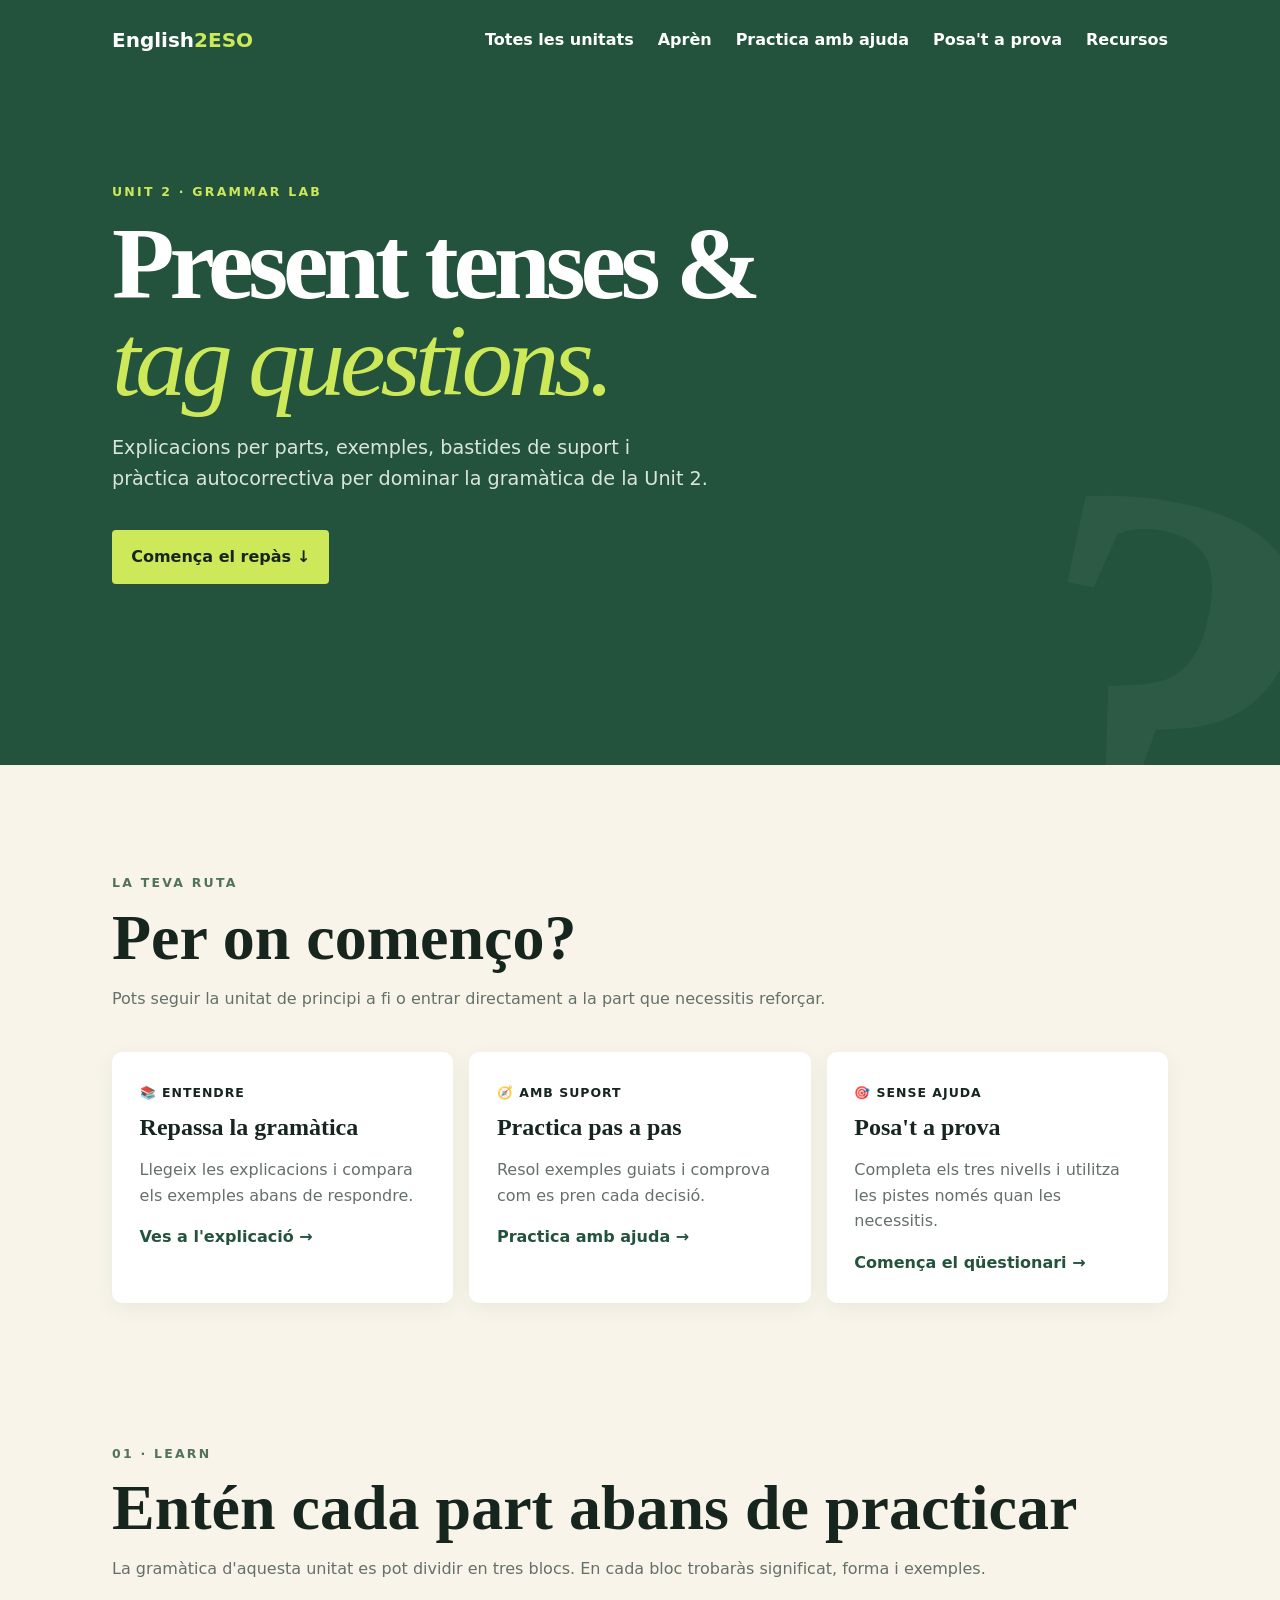
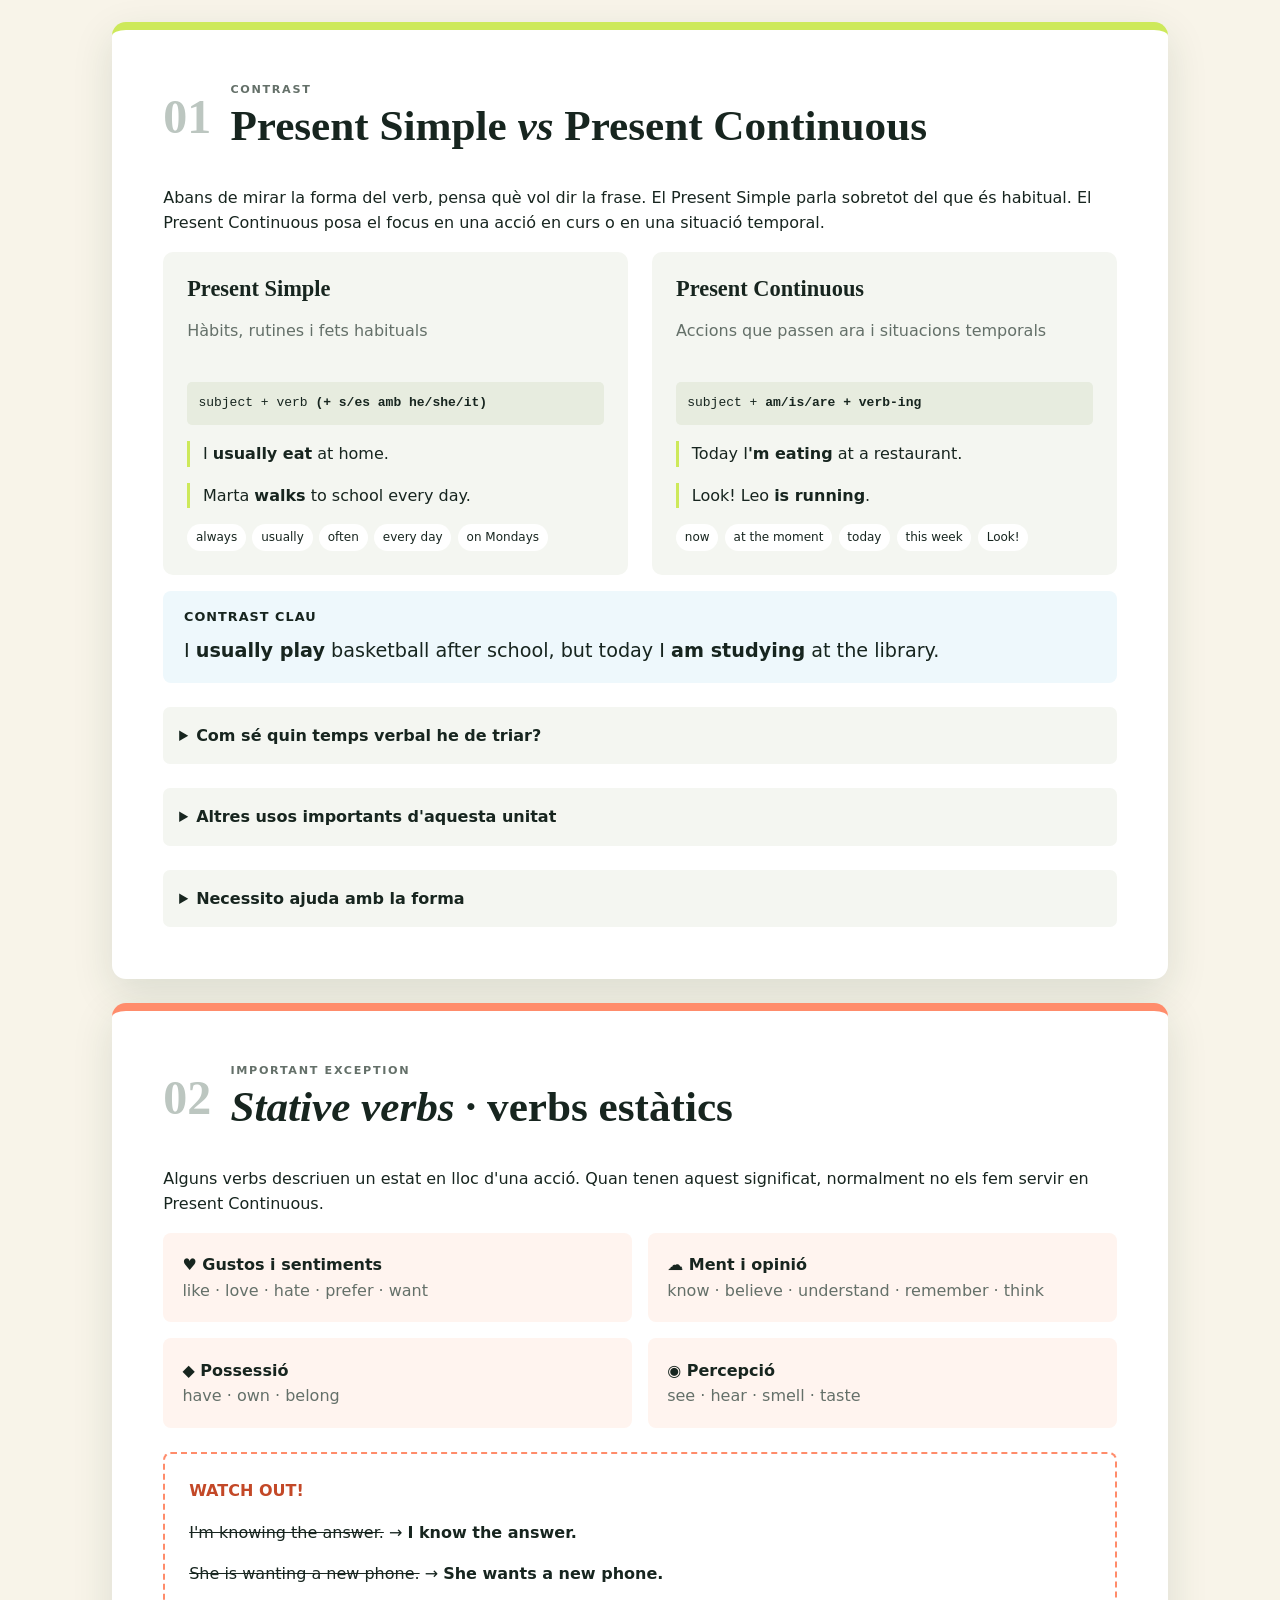
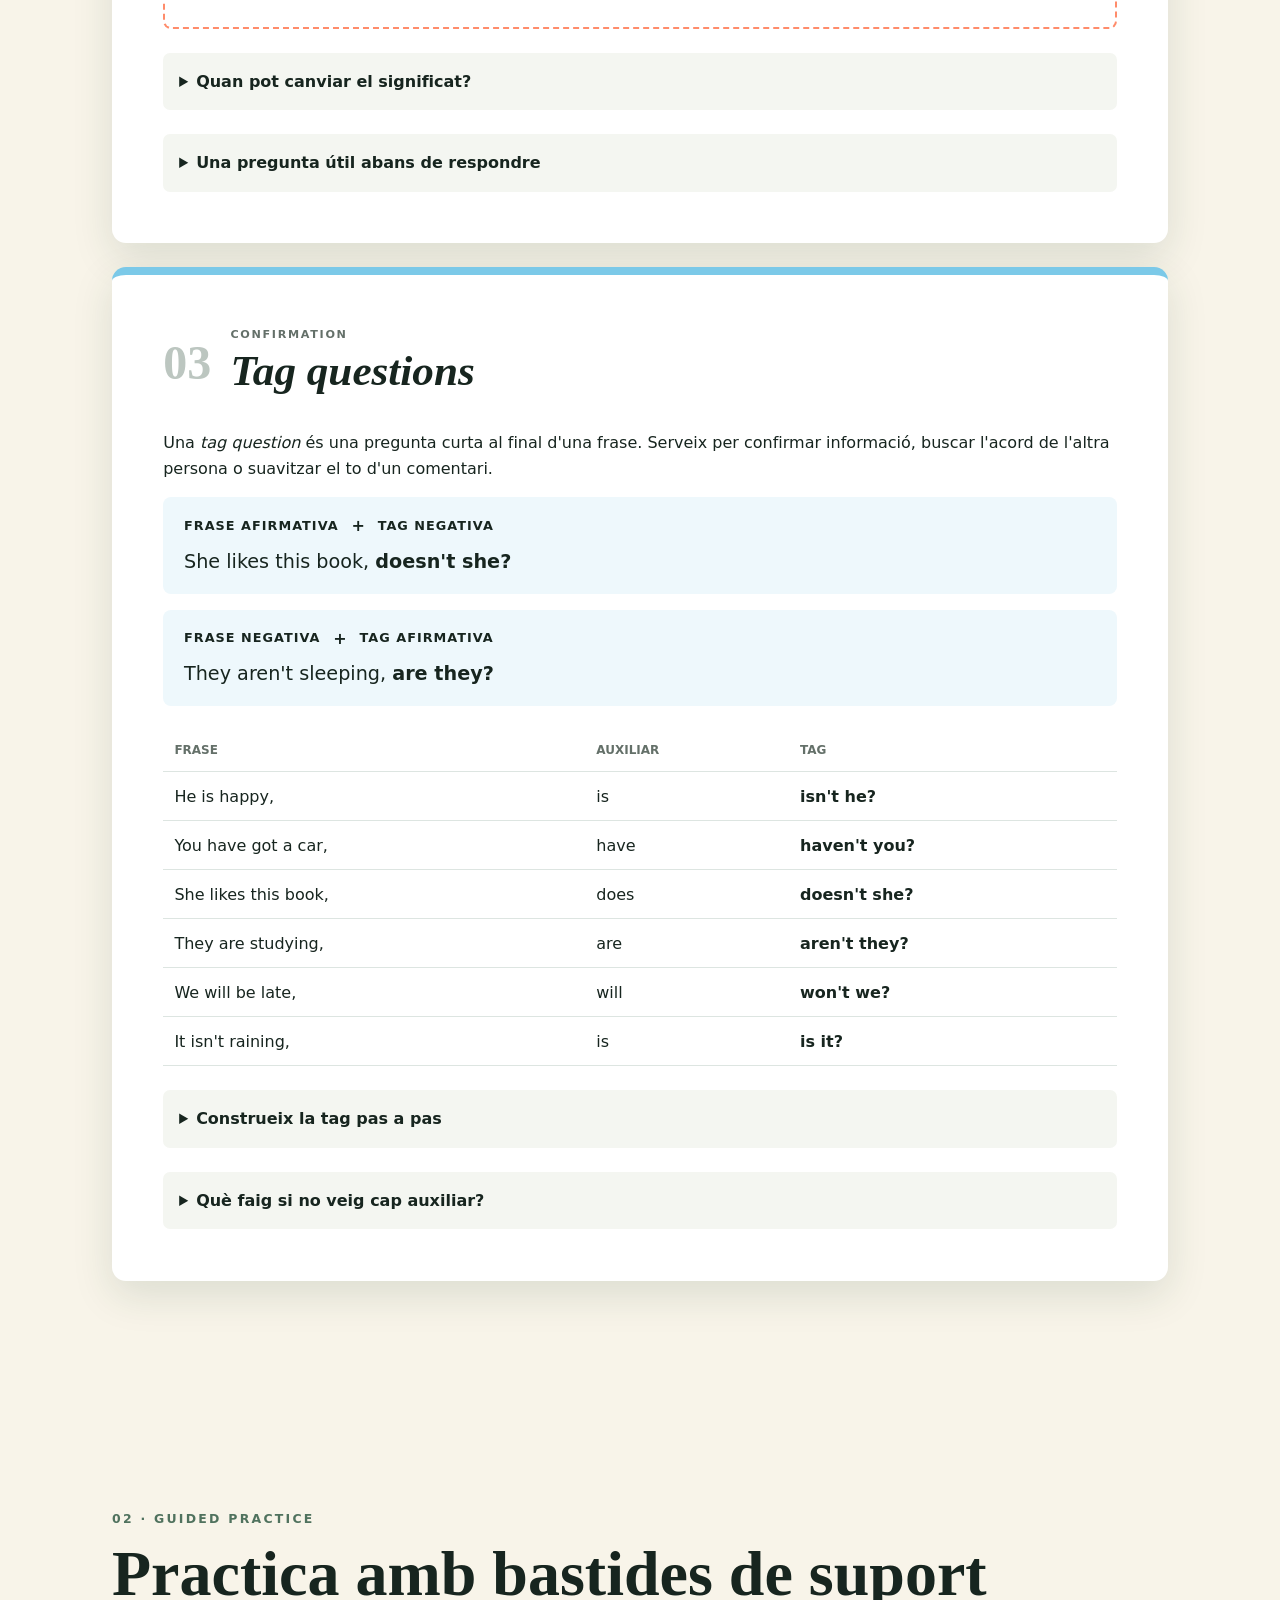
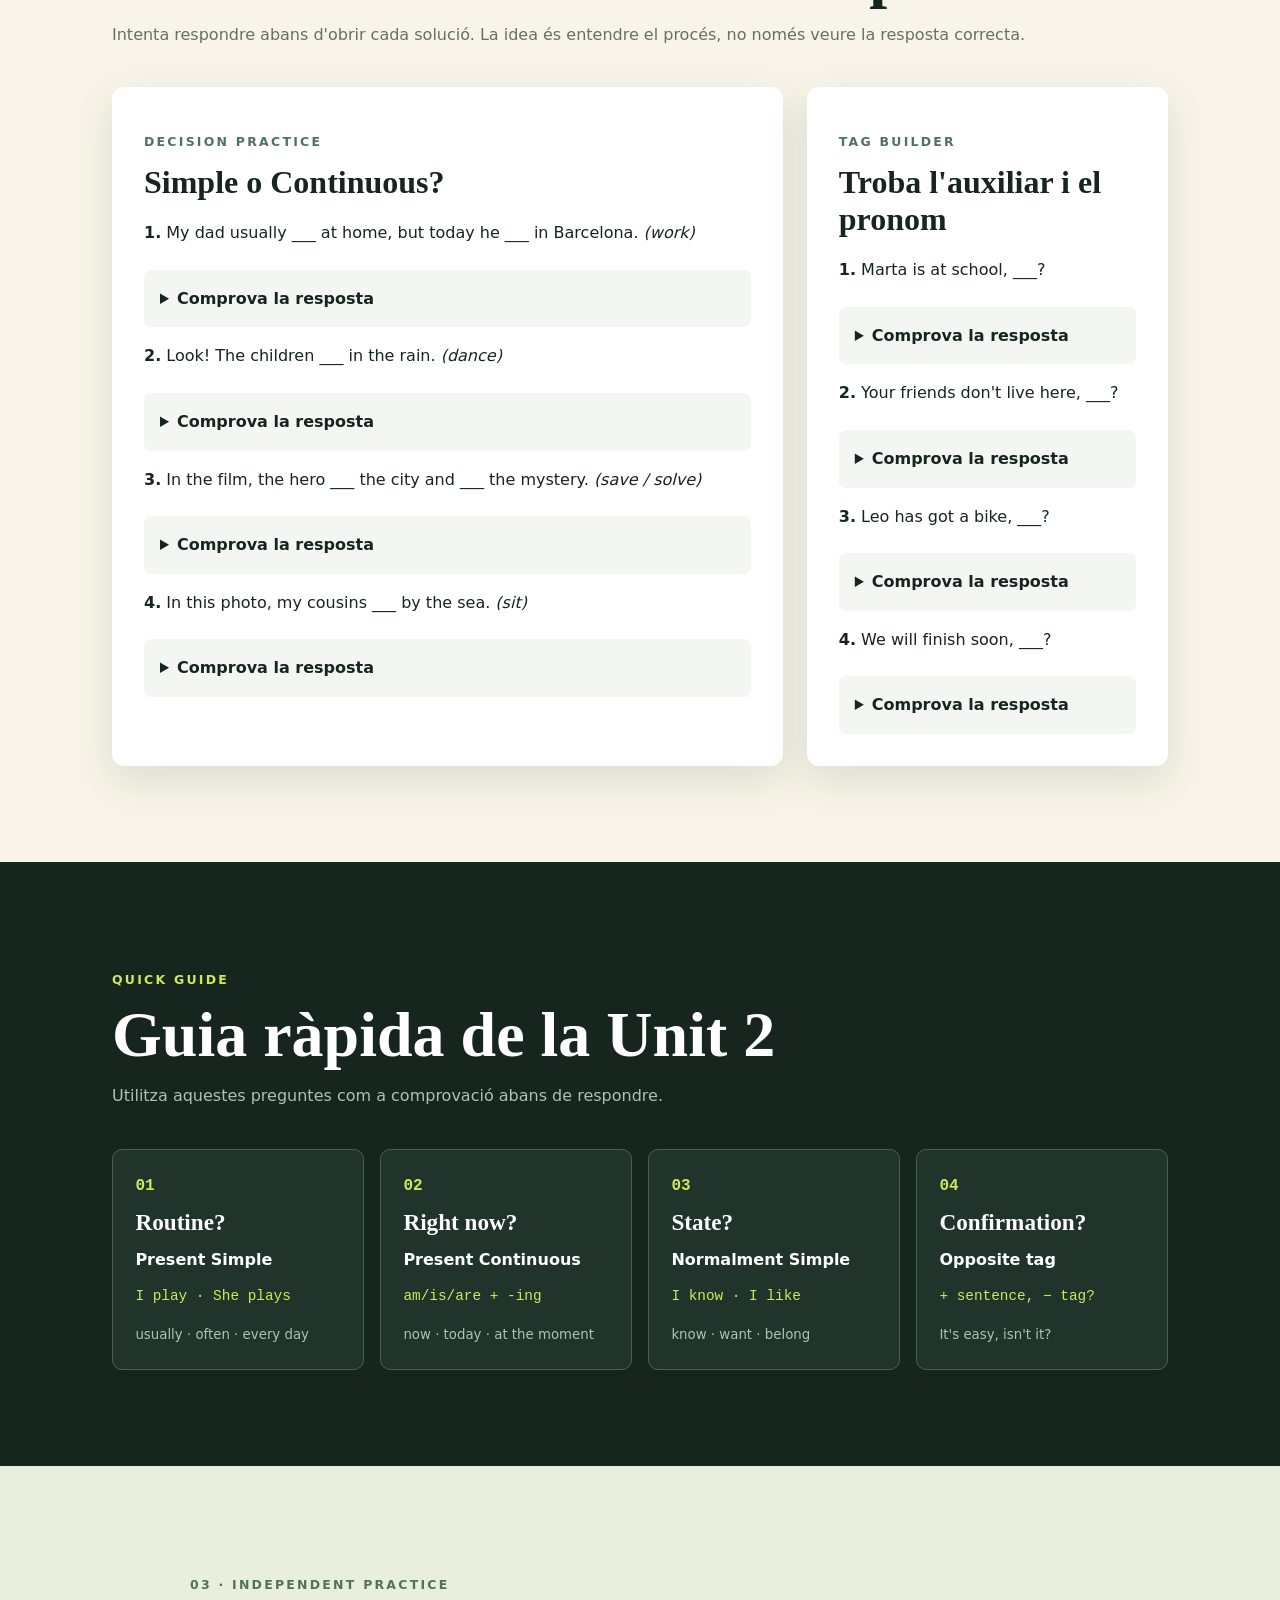
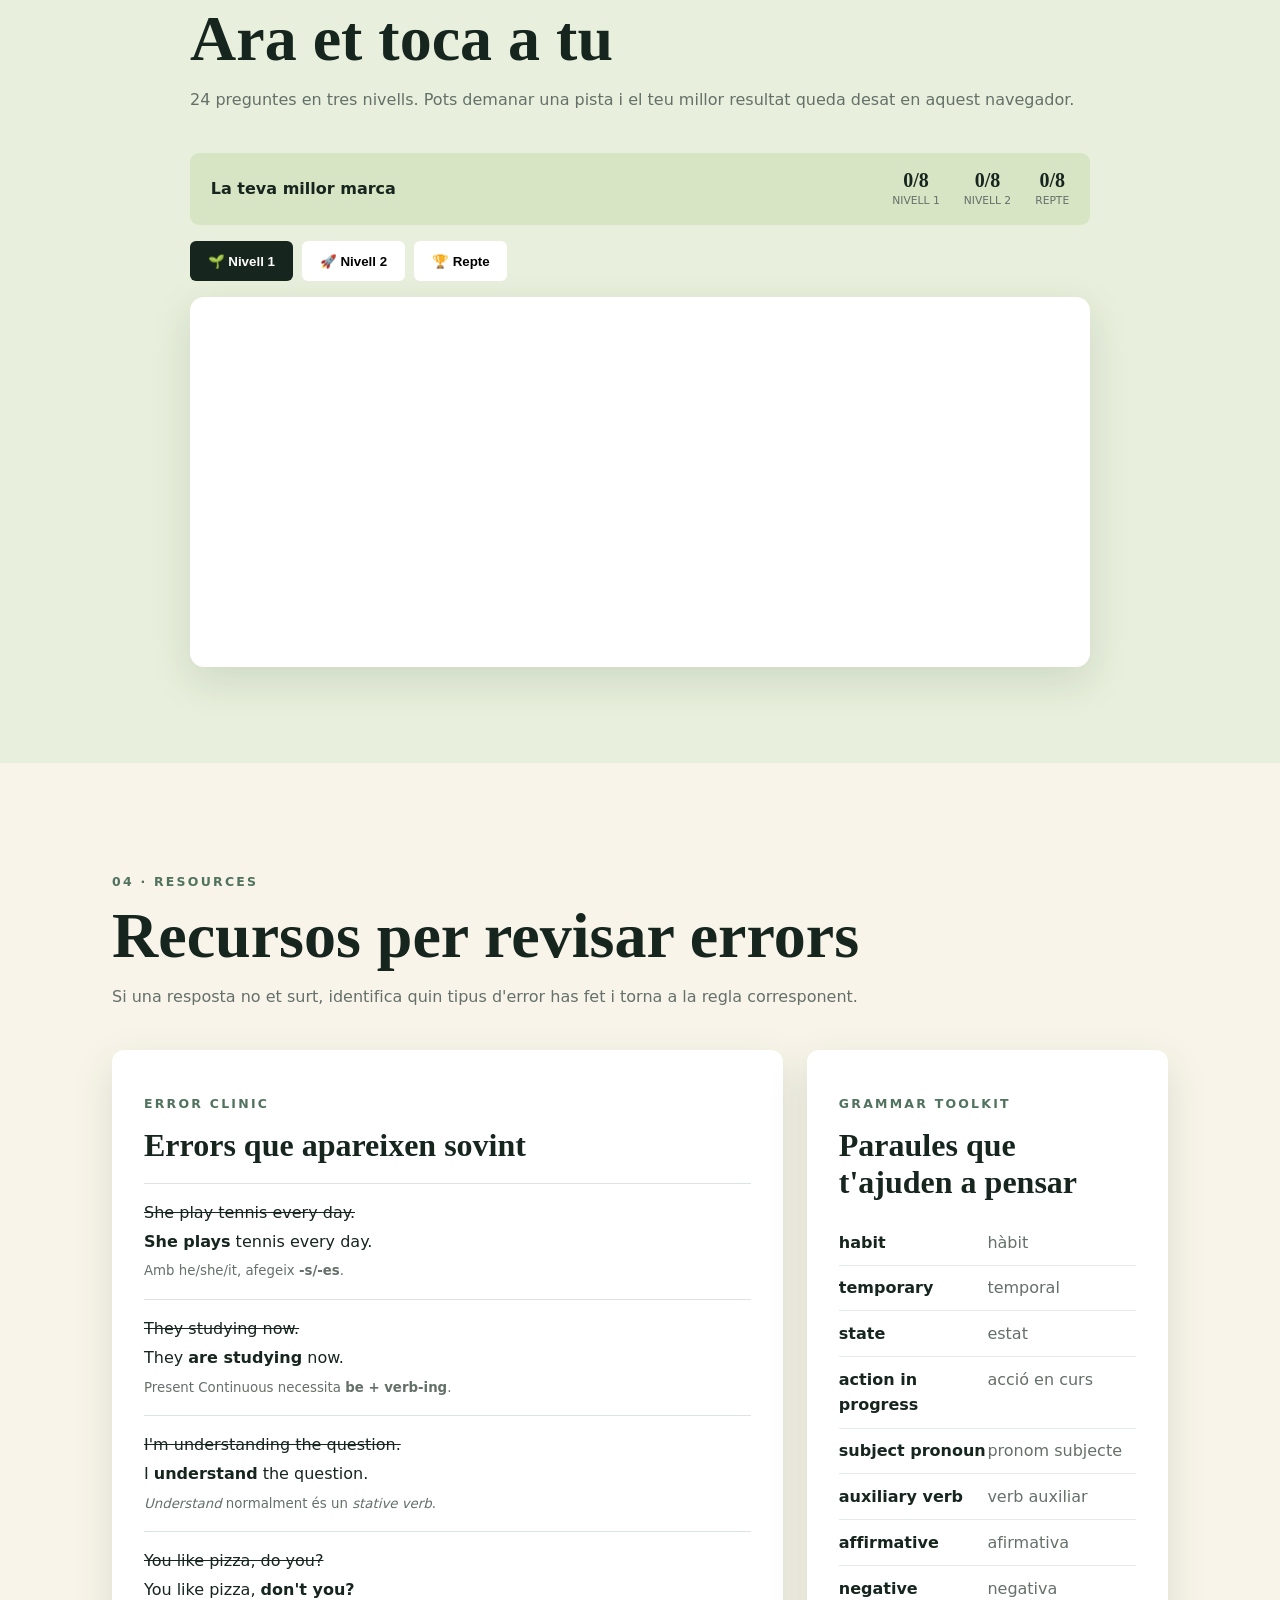
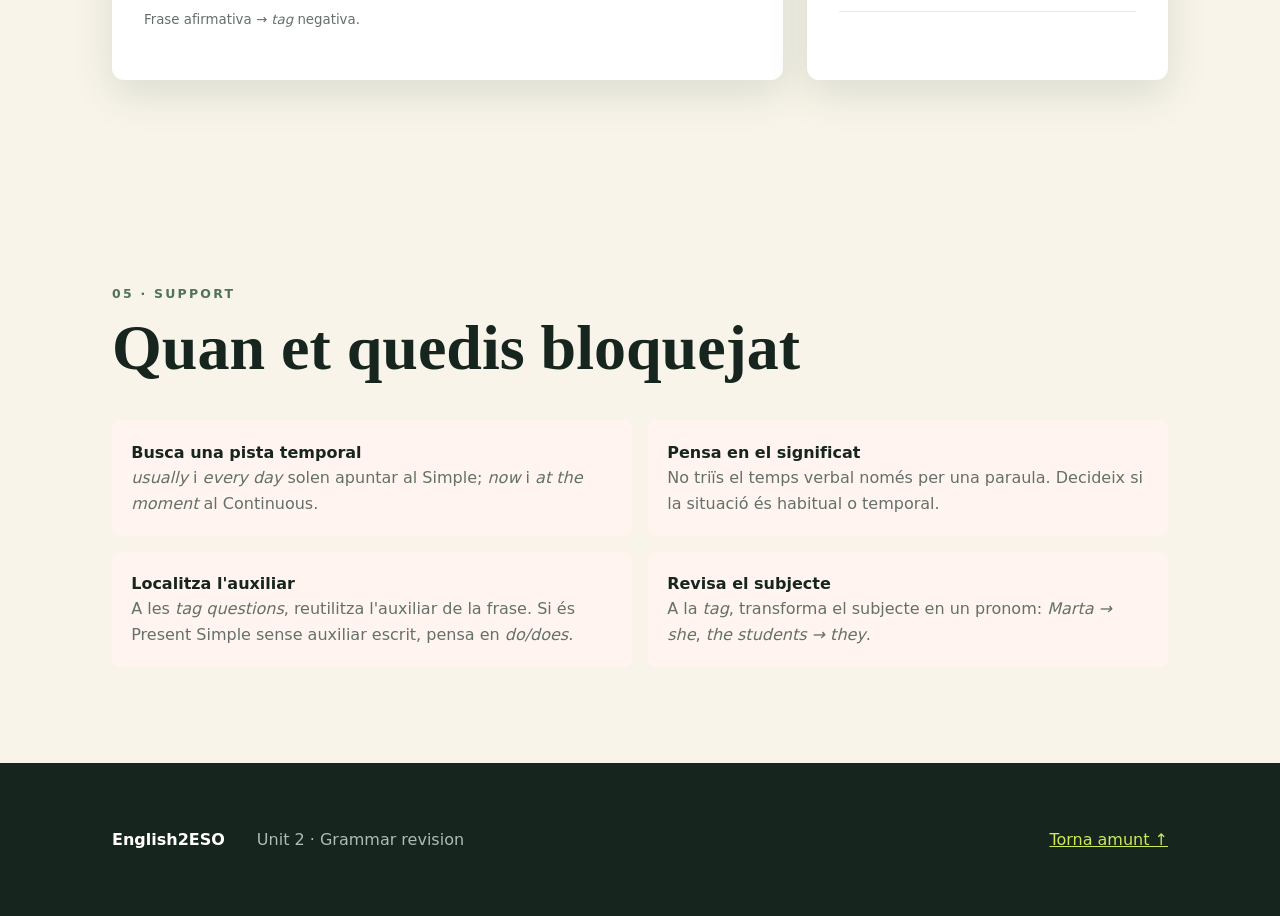
==== commit 43ac42ec: "Expand Unit 2 grammar support and remove print section" ====
--- a/unit-2.html
+++ b/unit-2.html
@@ -13,103 +13,263 @@
     <nav aria-label="Navegació principal">
       <a class="brand" href="index.html">English<span>2ESO</span></a>
       <div class="nav-links">
-        <a href="index.html">Totes les unitats</a><a href="#route">Ruta</a><a href="#learn">Aprèn</a><a href="#practice">Practica</a><a href="#resources">Recursos</a>
+        <a href="index.html">Totes les unitats</a>
+        <a href="#learn">Aprèn</a>
+        <a href="#guided">Practica amb ajuda</a>
+        <a href="#practice">Posa't a prova</a>
+        <a href="#resources">Recursos</a>
       </div>
     </nav>
     <div class="hero-content" id="top">
       <p class="eyebrow">UNIT 2 · GRAMMAR LAB</p>
-      <h1>Entén la gramàtica.<br><em>Use it with confidence.</em></h1>
-      <p>Explicacions clares, exemples i pràctica al teu ritme per a 2n d'ESO.</p>
-      <a class="button" href="#learn">Comença a repassar ↓</a>
+      <h1>Present tenses &amp;<br><em>tag questions.</em></h1>
+      <p>Explicacions per parts, exemples, bastides de suport i pràctica autocorrectiva per dominar la gramàtica de la Unit 2.</p>
+      <a class="button" href="#route">Comença el repàs ↓</a>
     </div>
   </header>
 
   <main>
     <section class="section study-route" id="route">
-      <div class="section-heading"><p class="eyebrow">LA TEVA RUTA</p><h2>Què necessites avui?</h2><p>Tria un itinerari segons el temps que tens. No cal fer-ho tot de cop.</p></div>
+      <div class="section-heading">
+        <p class="eyebrow">LA TEVA RUTA</p>
+        <h2>Per on començo?</h2>
+        <p>Pots seguir la unitat de principi a fi o entrar directament a la part que necessitis reforçar.</p>
+      </div>
       <div class="route-grid">
-        <a href="#quick-guide"><span>⚡ 5 min</span><h3>Repàs exprés</h3><p>Llegeix la guia ràpida i memoritza els senyals.</p><b>Comença →</b></a>
-        <a href="#learn"><span>📚 15 min</span><h3>Ho vull entendre</h3><p>Repassa les explicacions i obre els trucs.</p><b>Comença →</b></a>
-        <a href="#practice"><span>🎯 20 min</span><h3>Em vull posar a prova</h3><p>Completa els tres nivells i revisa els errors.</p><b>Comença →</b></a>
+        <a href="#learn"><span>📚 ENTENDRE</span><h3>Repassa la gramàtica</h3><p>Llegeix les explicacions i compara els exemples abans de respondre.</p><b>Ves a l'explicació →</b></a>
+        <a href="#guided"><span>🧭 AMB SUPORT</span><h3>Practica pas a pas</h3><p>Resol exemples guiats i comprova com es pren cada decisió.</p><b>Practica amb ajuda →</b></a>
+        <a href="#practice"><span>🎯 SENSE AJUDA</span><h3>Posa't a prova</h3><p>Completa els tres nivells i utilitza les pistes només quan les necessitis.</p><b>Comença el qüestionari →</b></a>
       </div>
     </section>
 
     <section class="section" id="learn">
-      <div class="section-heading"><p class="eyebrow">01 · LEARN</p><h2>Primer, entenem-ho</h2></div>
-
-      <article class="lesson-card green">
+      <div class="section-heading">
+        <p class="eyebrow">01 · LEARN</p>
+        <h2>Entén cada part abans de practicar</h2>
+        <p>La gramàtica d'aquesta unitat es pot dividir en tres blocs. En cada bloc trobaràs significat, forma i exemples.</p>
+      </div>
+
+      <article class="lesson-card green" id="present-tenses">
         <div class="lesson-title"><span>01</span><div><p>CONTRAST</p><h3>Present Simple <i>vs</i> Present Continuous</h3></div></div>
+        <p>Abans de mirar la forma del verb, pensa què vol dir la frase. El Present Simple parla sobretot del que és habitual. El Present Continuous posa el focus en una acció en curs o en una situació temporal.</p>
+
         <div class="comparison">
-          <div><h4>Present Simple</h4><p class="use">Hàbits, rutines i fets habituals</p><p class="formula">subject + verb <b>(+ s/es)</b></p><p class="example">I <strong>usually eat</strong> at home.</p><p class="example">The policeman <strong>follows</strong> the criminal.</p><div class="signals"><span>always</span><span>usually</span><span>every day</span><span>often</span></div></div>
-          <div><h4>Present Continuous</h4><p class="use">Accions que passen ara o situacions temporals</p><p class="formula">subject + <b>am/is/are + -ing</b></p><p class="example">Today I<strong>'m eating</strong> at a restaurant.</p><p class="example">In the picture, he <strong>is playing</strong>.</p><div class="signals"><span>now</span><span>at the moment</span><span>today</span><span>Look!</span></div></div>
-        </div>
-        <details><summary>💡 Truc per decidir</summary><p>Pregunta't: «És una rutina o passa normalment?» → <b>Simple</b>. «Està passant ara o és temporal?» → <b>Continuous</b>.</p></details>
+          <div>
+            <h4>Present Simple</h4>
+            <p class="use">Hàbits, rutines i fets habituals</p>
+            <p class="formula">subject + verb <b>(+ s/es amb he/she/it)</b></p>
+            <p class="example">I <strong>usually eat</strong> at home.</p>
+            <p class="example">Marta <strong>walks</strong> to school every day.</p>
+            <div class="signals"><span>always</span><span>usually</span><span>often</span><span>every day</span><span>on Mondays</span></div>
+          </div>
+          <div>
+            <h4>Present Continuous</h4>
+            <p class="use">Accions que passen ara i situacions temporals</p>
+            <p class="formula">subject + <b>am/is/are + verb-ing</b></p>
+            <p class="example">Today I<strong>'m eating</strong> at a restaurant.</p>
+            <p class="example">Look! Leo <strong>is running</strong>.</p>
+            <div class="signals"><span>now</span><span>at the moment</span><span>today</span><span>this week</span><span>Look!</span></div>
+          </div>
+        </div>
+
+        <div class="tag-rule">
+          <div><span>Contrast clau</span></div>
+          <p>I <strong>usually play</strong> basketball after school, but today I <strong>am studying</strong> at the library.</p>
+        </div>
+
+        <details>
+          <summary>Com sé quin temps verbal he de triar?</summary>
+          <ol>
+            <li>Busca pistes temporals com <i>usually</i>, <i>every day</i>, <i>now</i> o <i>today</i>.</li>
+            <li>Pensa si la frase parla d'una rutina o d'una situació que passa ara o durant un període temporal.</li>
+            <li>Comprova la forma verbal després d'haver decidit el significat.</li>
+            <li>Torna a llegir la frase sencera per comprovar que el temps escollit encaixa.</li>
+          </ol>
+        </details>
+
+        <details>
+          <summary>Altres usos importants d'aquesta unitat</summary>
+          <p><b>Trames i històries</b> - normalment fem servir Present Simple per explicar què passa en una història o pel·lícula.</p>
+          <p class="example">The detective <strong>follows</strong> the suspect and <strong>finds</strong> a clue.</p>
+          <p><b>Fotografies</b> - fem servir Present Continuous per descriure l'escena com si passés davant nostre.</p>
+          <p class="example">In the picture, two students <strong>are playing</strong> basketball.</p>
+        </details>
+
+        <details>
+          <summary>Necessito ajuda amb la forma</summary>
+          <p><b>Present Simple</b> - recorda la <strong>-s/-es</strong> amb <i>he, she, it</i>: <i>she plays</i>, <i>he watches</i>.</p>
+          <p><b>Present Continuous</b> - necessites sempre una forma de <strong>be</strong>: <i>I am studying</i>, <i>they are studying</i>.</p>
+        </details>
       </article>
 
-      <article class="lesson-card coral">
-        <div class="lesson-title"><span>02</span><div><p>IMPORTANT EXCEPTION</p><h3>Stative verbs · verbs estàtics</h3></div></div>
-        <p>Alguns verbs expressen <b>estats</b>, no accions: gustos, sentiments, pensaments, possessió o percepció. Normalment no els posem en Present Continuous.</p>
+      <article class="lesson-card coral" id="stative-verbs">
+        <div class="lesson-title"><span>02</span><div><p>IMPORTANT EXCEPTION</p><h3><i>Stative verbs</i> · verbs estàtics</h3></div></div>
+        <p>Alguns verbs descriuen un estat en lloc d'una acció. Quan tenen aquest significat, normalment no els fem servir en Present Continuous.</p>
+
         <div class="word-groups">
-          <div><b>♥ Gustos</b><span>like · love · hate · prefer</span></div>
-          <div><b>☁ Ment</b><span>know · believe · understand · remember</span></div>
-          <div><b>◉ Sentits</b><span>see · hear · smell · taste</span></div>
+          <div><b>♥ Gustos i sentiments</b><span>like · love · hate · prefer · want</span></div>
+          <div><b>☁ Ment i opinió</b><span>know · believe · understand · remember · think</span></div>
           <div><b>◆ Possessió</b><span>have · own · belong</span></div>
-        </div>
-        <div class="watch-out"><b>Watch out!</b><p><s>I'm knowing the answer.</s> → <strong>I know the answer.</strong></p><p>Alguns canvien de significat: <strong>I think</strong> your drawing is nice (opinió), però <strong>I'm thinking</strong> about travelling (reflexionant).</p></div>
+          <div><b>◉ Percepció</b><span>see · hear · smell · taste</span></div>
+        </div>
+
+        <div class="watch-out">
+          <b>Watch out!</b>
+          <p><s>I'm knowing the answer.</s> → <strong>I know the answer.</strong></p>
+          <p><s>She is wanting a new phone.</s> → <strong>She wants a new phone.</strong></p>
+        </div>
+
+        <details>
+          <summary>Quan pot canviar el significat?</summary>
+          <p><strong>I think</strong> this book is great. <span>→ opinió</span></p>
+          <p><strong>I'm thinking</strong> about the answer. <span>→ activitat mental ara</span></p>
+          <p><strong>I have</strong> a bike. <span>→ possessió</span></p>
+          <p><strong>I'm having</strong> lunch. <span>→ activitat</span></p>
+        </details>
+
+        <details>
+          <summary>Una pregunta útil abans de respondre</summary>
+          <p>Puc imaginar aquesta acció en progrés ara mateix? Si el verb expressa coneixement, gust, possessió o una percepció com a estat, el Present Simple acostuma a ser l'opció correcta.</p>
+        </details>
       </article>
 
-      <article class="lesson-card blue">
-        <div class="lesson-title"><span>03</span><div><p>CONFIRMATION</p><h3>Tag questions</h3></div></div>
-        <p>Una <i>tag question</i> és una pregunta curta al final d'una frase. Serveix per confirmar informació o buscar l'acord de l'altra persona.</p>
+      <article class="lesson-card blue" id="tag-questions">
+        <div class="lesson-title"><span>03</span><div><p>CONFIRMATION</p><h3><i>Tag questions</i></h3></div></div>
+        <p>Una <i>tag question</i> és una pregunta curta al final d'una frase. Serveix per confirmar informació, buscar l'acord de l'altra persona o suavitzar el to d'un comentari.</p>
+
         <div class="tag-rule"><div><span>Frase afirmativa</span><b>+</b><span>tag negativa</span></div><p>She likes this book, <strong>doesn't she?</strong></p></div>
         <div class="tag-rule"><div><span>Frase negativa</span><b>+</b><span>tag afirmativa</span></div><p>They aren't sleeping, <strong>are they?</strong></p></div>
-        <table><thead><tr><th>Frase</th><th>Tag</th></tr></thead><tbody><tr><td>He is happy,</td><td>isn't he?</td></tr><tr><td>You have got a car,</td><td>haven't you?</td></tr><tr><td>She likes this book,</td><td>doesn't she?</td></tr><tr><td>We will be late,</td><td>won't we?</td></tr></tbody></table>
-        <details><summary>🧩 Com la construeixo?</summary><ol><li>Busca l'auxiliar: <i>is, have, does, will…</i></li><li>Canvia'l de positiu a negatiu (o a l'inrevés).</li><li>Repeteix el subjecte amb un pronom: <i>Anna → she; the boys → they</i>.</li></ol></details>
+
+        <table>
+          <thead><tr><th>Frase</th><th>Auxiliar</th><th>Tag</th></tr></thead>
+          <tbody>
+            <tr><td>He is happy,</td><td>is</td><td><b>isn't he?</b></td></tr>
+            <tr><td>You have got a car,</td><td>have</td><td><b>haven't you?</b></td></tr>
+            <tr><td>She likes this book,</td><td>does</td><td><b>doesn't she?</b></td></tr>
+            <tr><td>They are studying,</td><td>are</td><td><b>aren't they?</b></td></tr>
+            <tr><td>We will be late,</td><td>will</td><td><b>won't we?</b></td></tr>
+            <tr><td>It isn't raining,</td><td>is</td><td><b>is it?</b></td></tr>
+          </tbody>
+        </table>
+
+        <details>
+          <summary>Construeix la tag pas a pas</summary>
+          <ol>
+            <li>Decideix si la frase principal és afirmativa o negativa.</li>
+            <li>Busca l'auxiliar. Si no n'hi ha en Present Simple, utilitza <i>do/does</i>.</li>
+            <li>Canvia la polaritat: afirmativa → negativa; negativa → afirmativa.</li>
+            <li>Substitueix el subjecte per un pronom: <i>Anna → she</i>, <i>the boys → they</i>, <i>the weather → it</i>.</li>
+          </ol>
+        </details>
+
+        <details>
+          <summary>Què faig si no veig cap auxiliar?</summary>
+          <p>En Present Simple, l'auxiliar pot no aparèixer a la frase afirmativa. En aquest cas, construeix la <i>tag</i> amb <strong>do</strong> o <strong>does</strong>.</p>
+          <p class="example">You play tennis, <strong>don't you?</strong></p>
+          <p class="example">Leo plays tennis, <strong>doesn't he?</strong></p>
+        </details>
       </article>
+    </section>
+
+    <section class="section" id="guided">
+      <div class="section-heading">
+        <p class="eyebrow">02 · GUIDED PRACTICE</p>
+        <h2>Practica amb bastides de suport</h2>
+        <p>Intenta respondre abans d'obrir cada solució. La idea és entendre el procés, no només veure la resposta correcta.</p>
+      </div>
+
+      <div class="resource-grid">
+        <article>
+          <p class="eyebrow">DECISION PRACTICE</p>
+          <h3>Simple o Continuous?</h3>
+          <p><b>1.</b> My dad usually ___ at home, but today he ___ in Barcelona. <i>(work)</i></p>
+          <details><summary>Comprova la resposta</summary><p><strong>works / is working</strong>. <i>Usually</i> indica rutina i <i>today</i> presenta una situació temporal.</p></details>
+          <p><b>2.</b> Look! The children ___ in the rain. <i>(dance)</i></p>
+          <details><summary>Comprova la resposta</summary><p><strong>are dancing</strong>. <i>Look!</i> indica que l'acció passa ara.</p></details>
+          <p><b>3.</b> In the film, the hero ___ the city and ___ the mystery. <i>(save / solve)</i></p>
+          <details><summary>Comprova la resposta</summary><p><strong>saves / solves</strong>. Per explicar la trama d'una pel·lícula fem servir Present Simple.</p></details>
+          <p><b>4.</b> In this photo, my cousins ___ by the sea. <i>(sit)</i></p>
+          <details><summary>Comprova la resposta</summary><p><strong>are sitting</strong>. Per descriure una fotografia fem servir Present Continuous.</p></details>
+        </article>
+
+        <article>
+          <p class="eyebrow">TAG BUILDER</p>
+          <h3>Troba l'auxiliar i el pronom</h3>
+          <p><b>1.</b> Marta is at school, ___?</p>
+          <details><summary>Comprova la resposta</summary><p><strong>isn't she?</strong> La frase és afirmativa; reutilitzem <i>is</i> en negatiu i Marta → <i>she</i>.</p></details>
+          <p><b>2.</b> Your friends don't live here, ___?</p>
+          <details><summary>Comprova la resposta</summary><p><strong>do they?</strong> La frase és negativa; la <i>tag</i> passa a afirmativa.</p></details>
+          <p><b>3.</b> Leo has got a bike, ___?</p>
+          <details><summary>Comprova la resposta</summary><p><strong>hasn't he?</strong> Amb <i>has got</i>, reutilitzem <i>has</i> i Leo → <i>he</i>.</p></details>
+          <p><b>4.</b> We will finish soon, ___?</p>
+          <details><summary>Comprova la resposta</summary><p><strong>won't we?</strong> Reutilitzem <i>will</i> en forma negativa.</p></details>
+        </article>
+      </div>
     </section>
 
     <section class="quick-section" id="quick-guide">
       <div class="quick-inner">
-        <div class="section-heading"><p class="eyebrow">QUICK GUIDE</p><h2>La chuleta de la Unit 2</h2><p>Tot el que has de recordar, en una sola mirada.</p></div>
+        <div class="section-heading"><p class="eyebrow">QUICK GUIDE</p><h2>Guia ràpida de la Unit 2</h2><p>Utilitza aquestes preguntes com a comprovació abans de respondre.</p></div>
         <div class="cheat-grid">
-          <article><span class="number">01</span><h3>Routine?</h3><p><b>Present Simple</b></p><code>I play · She plays</code><small>always · often · every day</small></article>
-          <article><span class="number">02</span><h3>Right now?</h3><p><b>Present Continuous</b></p><code>am/is/are + -ing</code><small>now · today · Look!</small></article>
-          <article><span class="number">03</span><h3>State?</h3><p><b>Normalment Simple</b></p><code>I know · I like</code><small>think · love · understand</small></article>
-          <article><span class="number">04</span><h3>Confirmation?</h3><p><b>Tag question</b></p><code>+ sentence, − tag?</code><small>It's easy, isn't it?</small></article>
+          <article><span class="number">01</span><h3>Routine?</h3><p><b>Present Simple</b></p><code>I play · She plays</code><small>usually · often · every day</small></article>
+          <article><span class="number">02</span><h3>Right now?</h3><p><b>Present Continuous</b></p><code>am/is/are + -ing</code><small>now · today · at the moment</small></article>
+          <article><span class="number">03</span><h3>State?</h3><p><b>Normalment Simple</b></p><code>I know · I like</code><small>know · want · belong</small></article>
+          <article><span class="number">04</span><h3>Confirmation?</h3><p><b>Opposite tag</b></p><code>+ sentence, − tag?</code><small>It's easy, isn't it?</small></article>
         </div>
       </div>
     </section>
 
     <section class="practice-section" id="practice">
-      <div class="section-heading"><p class="eyebrow">02 · PRACTICE</p><h2>Ara et toca a tu</h2><p>18 preguntes en tres nivells. Pots demanar una pista i el teu millor resultat queda desat.</p></div>
-      <div class="scoreboard" aria-label="Millors resultats"><span>La teva millor marca</span><div><b id="best-1">0/6</b><small>Nivell 1</small></div><div><b id="best-2">0/6</b><small>Nivell 2</small></div><div><b id="best-3">0/6</b><small>Repte</small></div></div>
+      <div class="section-heading"><p class="eyebrow">03 · INDEPENDENT PRACTICE</p><h2>Ara et toca a tu</h2><p>24 preguntes en tres nivells. Pots demanar una pista i el teu millor resultat queda desat en aquest navegador.</p></div>
+      <div class="scoreboard" aria-label="Millors resultats"><span>La teva millor marca</span><div><b id="best-1">0/8</b><small>Nivell 1</small></div><div><b id="best-2">0/8</b><small>Nivell 2</small></div><div><b id="best-3">0/8</b><small>Repte</small></div></div>
       <div class="level-tabs" role="tablist" aria-label="Nivell de dificultat">
-        <button class="tab active" data-level="1" role="tab">🌱 Nivell 1</button><button class="tab" data-level="2" role="tab">🚀 Nivell 2</button><button class="tab" data-level="3" role="tab">🏆 Repte</button>
+        <button class="tab active" data-level="1" role="tab">🌱 Nivell 1</button>
+        <button class="tab" data-level="2" role="tab">🚀 Nivell 2</button>
+        <button class="tab" data-level="3" role="tab">🏆 Repte</button>
       </div>
       <div id="quiz" class="quiz-card" aria-live="polite"></div>
     </section>
 
     <section class="section" id="resources">
-      <div class="section-heading"><p class="eyebrow">03 · RESOURCES</p><h2>Més eines per aprendre</h2></div>
+      <div class="section-heading"><p class="eyebrow">04 · RESOURCES</p><h2>Recursos per revisar errors</h2><p>Si una resposta no et surt, identifica quin tipus d'error has fet i torna a la regla corresponent.</p></div>
       <div class="resource-grid">
-        <article class="error-clinic"><p class="eyebrow">ERROR CLINIC</p><h3>Detecta l'error típic</h3><div><s>She play tennis every day.</s><p><b>She plays</b> tennis every day.</p><small>Amb he/she/it, afegeix <b>-s</b>.</small></div><div><s>They are study now.</s><p>They <b>are studying</b> now.</p><small>Continuous = <b>be + verb-ing</b>.</small></div><div><s>You like pizza, do you?</s><p>You like pizza, <b>don't you?</b></p><small>Afirmativa → tag negativa.</small></div></article>
-        <article class="mini-dictionary"><p class="eyebrow">MINI DICTIONARY</p><h3>Paraules que t'ajuden</h3><dl><dt>habit</dt><dd>hàbit</dd><dt>routine</dt><dd>rutina</dd><dt>temporary</dt><dd>temporal</dd><dt>action</dt><dd>acció</dd><dt>state</dt><dd>estat</dd><dt>subject pronoun</dt><dd>pronom subjecte</dd><dt>auxiliary verb</dt><dd>verb auxiliar</dd><dt>agreement</dt><dd>acord / confirmació</dd></dl></article>
-      </div>
-      <div class="print-card">
-        <div><p class="eyebrow">OFFLINE MODE</p><h3>Fitxa de repàs imprimible</h3><p>Imprimeix les explicacions i els exemples per estudiar sense pantalla. El qüestionari interactiu s'oculta automàticament.</p></div>
-        <button class="print-button" id="print-page">🖨️ Imprimeix la fitxa</button>
+        <article class="error-clinic">
+          <p class="eyebrow">ERROR CLINIC</p>
+          <h3>Errors que apareixen sovint</h3>
+          <div><s>She play tennis every day.</s><p><b>She plays</b> tennis every day.</p><small>Amb he/she/it, afegeix <b>-s/-es</b>.</small></div>
+          <div><s>They studying now.</s><p>They <b>are studying</b> now.</p><small>Present Continuous necessita <b>be + verb-ing</b>.</small></div>
+          <div><s>I'm understanding the question.</s><p>I <b>understand</b> the question.</p><small><i>Understand</i> normalment és un <i>stative verb</i>.</small></div>
+          <div><s>You like pizza, do you?</s><p>You like pizza, <b>don't you?</b></p><small>Frase afirmativa → <i>tag</i> negativa.</small></div>
+        </article>
+
+        <article class="mini-dictionary">
+          <p class="eyebrow">GRAMMAR TOOLKIT</p>
+          <h3>Paraules que t'ajuden a pensar</h3>
+          <dl>
+            <dt>habit</dt><dd>hàbit</dd>
+            <dt>temporary</dt><dd>temporal</dd>
+            <dt>state</dt><dd>estat</dd>
+            <dt>action in progress</dt><dd>acció en curs</dd>
+            <dt>subject pronoun</dt><dd>pronom subjecte</dd>
+            <dt>auxiliary verb</dt><dd>verb auxiliar</dd>
+            <dt>affirmative</dt><dd>afirmativa</dd>
+            <dt>negative</dt><dd>negativa</dd>
+          </dl>
+        </article>
       </div>
     </section>
 
     <section class="section help" id="help">
-      <div class="section-heading"><p class="eyebrow">04 · SUPPORT</p><h2>Encara tens dubtes?</h2></div>
-      <div class="help-grid">
-        <article><span>1</span><h3>Busca la pista temporal</h3><p><i>Every day, usually</i> → Simple.<br><i>Now, at the moment</i> → Continuous.</p></article>
-        <article><span>2</span><h3>Mira l'auxiliar</h3><p>A les tag questions, reutilitza <i>is, have, will…</i> Si no n'hi ha, fes servir <i>do/does</i>.</p></article>
-        <article><span>3</span><h3>Equivocar-se ajuda</h3><p>Llegeix l'explicació després de cada resposta i torna-ho a provar. No hi ha límit d'intents.</p></article>
+      <div class="section-heading"><p class="eyebrow">05 · SUPPORT</p><h2>Quan et quedis bloquejat</h2></div>
+      <div class="word-groups">
+        <div><b>Busca una pista temporal</b><span><i>usually</i> i <i>every day</i> solen apuntar al Simple; <i>now</i> i <i>at the moment</i> al Continuous.</span></div>
+        <div><b>Pensa en el significat</b><span>No triïs el temps verbal només per una paraula. Decideix si la situació és habitual o temporal.</span></div>
+        <div><b>Localitza l'auxiliar</b><span>A les <i>tag questions</i>, reutilitza l'auxiliar de la frase. Si és Present Simple sense auxiliar escrit, pensa en <i>do/does</i>.</span></div>
+        <div><b>Revisa el subjecte</b><span>A la <i>tag</i>, transforma el subjecte en un pronom: <i>Marta → she</i>, <i>the students → they</i>.</span></div>
       </div>
     </section>
   </main>
+
   <footer><b>English2ESO</b><p>Unit 2 · Grammar revision</p><a href="#top">Torna amunt ↑</a></footer>
 </body>
-</html>
+</html>
--- a/styles.css
+++ b/styles.css
@@ -1,467 +1,11 @@
-:root {
-  --ink: #18251f;
-  --muted: #5f6d65;
-  --cream: #f6f3e9;
-  --paper: #ffffff;
-  --green: #cfe86a;
-  --green-deep: #24513d;
-  --green-soft: #eaf3d7;
-  --coral: #f28b6f;
-  --coral-soft: #fff0ea;
-  --blue: #72bddc;
-  --blue-soft: #eaf6fb;
-  --line: #d8dfda;
-  --shadow: 0 16px 38px rgba(32, 70, 51, 0.10);
-  --radius: 16px;
-}
+:root{--ink:#17251f;--cream:#f8f4e9;--green:#cde95a;--dark-green:#24533d;--coral:#ff8c6b;--blue:#7bc9e8;--white:#fff;--muted:#647069;--shadow:0 14px 40px #173c2920}*{box-sizing:border-box}html{scroll-behavior:smooth}body{margin:0;background:var(--cream);color:var(--ink);font-family:Inter,ui-sans-serif,system-ui,-apple-system,sans-serif;line-height:1.6}.hero{min-height:85vh;background:var(--dark-green);color:#fff;position:relative;overflow:hidden}.hero:after{content:"?";position:absolute;right:-2rem;bottom:-15rem;font:900 38rem/1 Georgia;color:#ffffff0b;transform:rotate(12deg)}nav{max-width:1120px;margin:auto;padding:1.5rem 2rem;display:flex;align-items:center;justify-content:space-between;position:relative;z-index:2}.brand{font-weight:900;color:#fff;text-decoration:none;font-size:1.25rem}.brand span{color:var(--green)}.nav-links{display:flex;gap:1.5rem}.nav-links a{color:#fff;text-decoration:none;font-weight:600}.hero-content{max-width:1120px;margin:auto;padding:10vh 2rem 8rem;position:relative;z-index:1}.eyebrow{font-size:.78rem;font-weight:900;letter-spacing:.18em;text-transform:uppercase;color:#50725e}.hero .eyebrow{color:var(--green)}h1{font:800 clamp(3.3rem,8vw,7rem)/.95 Georgia,serif;letter-spacing:-.05em;margin:.3rem 0 1.5rem;max-width:1000px}h1 em{color:var(--green);font-weight:400}.hero-content>p:not(.eyebrow){font-size:1.2rem;max-width:600px;color:#d9e5de}.button{display:inline-block;margin-top:1rem;padding:.9rem 1.2rem;background:var(--green);color:var(--ink);font-weight:800;text-decoration:none;border-radius:4px}.section,.practice-section{max-width:1120px;margin:auto;padding:6rem 2rem}.section-heading{margin-bottom:2.5rem}.section-heading h2{font:800 clamp(2.3rem,5vw,4rem)/1 Georgia;margin:.2rem 0}.section-heading>p:last-child{color:var(--muted)}.lesson-card{background:#fff;padding:clamp(1.5rem,4vw,3.5rem);margin:1.5rem 0;border-radius:14px;box-shadow:var(--shadow);border-top:8px solid}.lesson-card.green{border-color:var(--green)}.lesson-card.coral{border-color:var(--coral)}.lesson-card.blue{border-color:var(--blue)}.lesson-title{display:flex;gap:1.2rem;align-items:center;margin-bottom:2rem}.lesson-title>span{font:700 3rem Georgia;color:#bcc6c0}.lesson-title p{font-size:.7rem;font-weight:900;letter-spacing:.15em;margin:0;color:var(--muted)}.lesson-title h3{font:800 clamp(1.7rem,4vw,2.7rem)/1.1 Georgia;margin:.2rem 0}.comparison{display:grid;grid-template-columns:1fr 1fr;gap:1.5rem}.comparison>div{background:#f4f6f1;padding:1.5rem;border-radius:10px}.comparison h4{font:800 1.4rem Georgia;margin:0}.use{min-height:3rem;color:var(--muted)}.formula{font-family:monospace;background:#e7ecdf;padding:.7rem;border-radius:5px}.example{border-left:3px solid var(--green);padding-left:.8rem}.signals{display:flex;flex-wrap:wrap;gap:.4rem}.signals span{font-size:.75rem;background:#fff;padding:.25rem .55rem;border-radius:2rem}.word-groups,.help-grid{display:grid;grid-template-columns:repeat(2,1fr);gap:1rem}.word-groups div{padding:1.2rem;background:#fff4ef;border-radius:8px;display:flex;flex-direction:column}.word-groups span{color:var(--muted)}.watch-out{margin-top:1.5rem;padding:1.5rem;border:2px dashed var(--coral);border-radius:8px}.watch-out>b{color:#c34827;text-transform:uppercase}.tag-rule{background:#eef8fc;padding:1rem 1.3rem;margin:1rem 0;border-radius:8px}.tag-rule div{display:flex;align-items:center;gap:.8rem}.tag-rule span{font-size:.8rem;font-weight:800;text-transform:uppercase;letter-spacing:.08em}.tag-rule p{font-size:1.2rem;margin:.5rem 0 0}table{width:100%;border-collapse:collapse;margin:1.5rem 0}th,td{text-align:left;padding:.7rem;border-bottom:1px solid #dde5e1}th{color:var(--muted);font-size:.75rem;text-transform:uppercase}details{margin-top:1.5rem;background:#f4f6f1;border-radius:7px;padding:1rem}summary{font-weight:800;cursor:pointer}.practice-section{max-width:none;background:#e8efdc}.practice-section>.section-heading,.level-tabs,.quiz-card{max-width:900px;margin-left:auto;margin-right:auto}.level-tabs{display:flex;gap:.6rem;margin-bottom:1rem}.tab{border:0;background:#fff;padding:.8rem 1.1rem;border-radius:6px;font-weight:800;cursor:pointer}.tab.active{background:var(--ink);color:#fff}.quiz-card{background:#fff;border-radius:14px;padding:clamp(1.5rem,5vw,3rem);min-height:370px;box-shadow:var(--shadow)}.quiz-top{display:flex;justify-content:space-between;color:var(--muted);font-size:.85rem;font-weight:700}.progress{height:7px;background:#e4e9e6;border-radius:10px;margin:1rem 0 2rem}.progress i{display:block;height:100%;background:var(--green);border-radius:10px}.question{font:700 clamp(1.4rem,3vw,2rem) Georgia}.options{display:grid;gap:.7rem}.option{font:inherit;text-align:left;padding:1rem;border:2px solid #dce3df;background:#fff;border-radius:7px;cursor:pointer}.option:hover{border-color:var(--dark-green)}.option.correct{background:#e6f4bd;border-color:#769414}.option.wrong{background:#ffe5dd;border-color:#d95835}.quiz-actions{display:flex;gap:.7rem;margin-top:1.4rem;flex-wrap:wrap}.quiz-actions button{border:0;padding:.75rem 1rem;border-radius:5px;font-weight:800;cursor:pointer}.hint-btn{background:#f1e7b8}.next-btn{background:var(--dark-green);color:#fff}.feedback{margin-top:1rem;padding:1rem;border-left:4px solid var(--blue);background:#eef8fc}.help-grid{grid-template-columns:repeat(3,1fr)}.help-grid article{border-top:1px solid #afbab3;padding-top:1.3rem}.help-grid span{font:800 2.5rem Georgia;color:#94a29a}.help-grid h3{font:700 1.3rem Georgia}footer{background:var(--ink);color:#fff;padding:3rem max(2rem,calc((100% - 1056px)/2));display:flex;align-items:center;gap:2rem}footer p{color:#aebcb4}footer a{margin-left:auto;color:var(--green)}@media(max-width:700px){.nav-links{display:none}.comparison,.word-groups,.help-grid{grid-template-columns:1fr}.hero{min-height:75vh}.hero-content{padding-top:7vh}.section,.practice-section{padding:4rem 1rem}.lesson-card{border-radius:8px}.level-tabs{overflow-x:auto}.tab{white-space:nowrap}.use{min-height:0}footer{display:block}footer a{display:block;margin-top:1rem}}@media(prefers-reduced-motion:reduce){html{scroll-behavior:auto}}
 
-* { box-sizing: border-box; }
-html { scroll-behavior: smooth; }
-body {
-  margin: 0;
-  background: var(--cream);
-  color: var(--ink);
-  font-family: Arial, Helvetica, sans-serif;
-  line-height: 1.6;
-}
-button, input, select, textarea { font: inherit; }
-a { color: inherit; }
-
-.skip-link {
-  position: fixed;
-  left: 1rem;
-  top: -4rem;
-  z-index: 1000;
-  background: #fff;
-  color: var(--ink);
-  padding: .7rem 1rem;
-  border-radius: 8px;
-  box-shadow: var(--shadow);
-}
-.skip-link:focus { top: 1rem; }
-
-.site-nav, nav {
-  max-width: 1120px;
-  margin: 0 auto;
-  padding: 1.4rem 2rem;
-  display: flex;
-  justify-content: space-between;
-  align-items: center;
-  gap: 2rem;
-  position: relative;
-  z-index: 2;
-}
-.brand {
-  font-weight: 900;
-  color: #fff;
-  text-decoration: none;
-  font-size: 1.2rem;
-  letter-spacing: -.02em;
-}
-.brand span { color: var(--green); }
-.nav-links { display: flex; gap: 1.35rem; flex-wrap: wrap; }
-.nav-links a { color: #fff; text-decoration: none; font-weight: 700; font-size: .92rem; }
-.nav-links a:hover, .nav-links a:focus-visible { color: var(--green); }
+/* Study routes and extra resources */
+.study-route{padding-bottom:2rem}.route-grid{display:grid;grid-template-columns:repeat(3,1fr);gap:1rem}.route-grid a{display:block;background:#fff;color:var(--ink);text-decoration:none;padding:1.6rem;border-radius:10px;border:2px solid transparent;box-shadow:0 5px 20px #173c2910;transition:transform .2s,border-color .2s}.route-grid a:hover{transform:translateY(-4px);border-color:var(--green)}.route-grid span{font-size:.78rem;font-weight:900;letter-spacing:.08em}.route-grid h3{font:800 1.5rem Georgia;margin:.6rem 0}.route-grid p{color:var(--muted);min-height:3.2rem}.route-grid b{color:var(--dark-green)}.quick-section{background:var(--ink);color:#fff;padding:6rem 2rem}.quick-inner{max-width:1056px;margin:auto}.quick-section .eyebrow{color:var(--green)}.quick-section .section-heading>p:last-child{color:#afc0b7}.cheat-grid{display:grid;grid-template-columns:repeat(4,1fr);gap:1rem}.cheat-grid article{background:#21342b;border:1px solid #496055;padding:1.4rem;border-radius:10px}.cheat-grid .number{color:var(--green);font:700 1rem monospace}.cheat-grid h3{font:800 1.45rem Georgia;margin:.7rem 0}.cheat-grid p{margin:0}.cheat-grid code{display:block;color:var(--green);margin:.8rem 0;font-size:.9rem}.cheat-grid small{color:#afc0b7}.scoreboard{max-width:900px;margin:0 auto 1rem;background:#d7e5c4;padding:1rem 1.3rem;border-radius:9px;display:flex;align-items:center;gap:1.5rem}.scoreboard>span{margin-right:auto;font-weight:800}.scoreboard div{text-align:center}.scoreboard b,.scoreboard small{display:block}.scoreboard b{font:800 1.25rem Georgia}.scoreboard small{font-size:.67rem;text-transform:uppercase;color:var(--muted)}.resource-grid{display:grid;grid-template-columns:1.3fr .7fr;gap:1.5rem}.resource-grid>article{background:#fff;padding:2rem;border-radius:12px;box-shadow:var(--shadow)}.resource-grid h3,.print-card h3{font:800 2rem Georgia;margin:.2rem 0 1.2rem}.error-clinic>div{border-top:1px solid #dde5e1;padding:1rem 0}.error-clinic>div p{margin:.2rem 0}.error-clinic small,.mini-dictionary dd{color:var(--muted)}.mini-dictionary dl{display:grid;grid-template-columns:1fr 1fr;margin:0}.mini-dictionary dt,.mini-dictionary dd{padding:.6rem 0;border-bottom:1px solid #e6ebe8}.mini-dictionary dt{font-weight:800}.mini-dictionary dd{margin:0}.print-card{margin-top:1.5rem;background:var(--blue);padding:2rem;border-radius:12px;display:flex;align-items:center;gap:2rem}.print-card>div{max-width:650px}.print-button{margin-left:auto;white-space:nowrap;border:0;background:var(--ink);color:#fff;padding:1rem 1.2rem;border-radius:6px;font-weight:800;cursor:pointer}
+@media(max-width:850px){.cheat-grid{grid-template-columns:repeat(2,1fr)}.route-grid{grid-template-columns:1fr}.route-grid p{min-height:0}.resource-grid{grid-template-columns:1fr}.scoreboard{flex-wrap:wrap}.scoreboard>span{width:100%}.print-card{display:block}.print-button{margin:1rem 0 0}}
+@media(max-width:500px){.cheat-grid{grid-template-columns:1fr}.scoreboard{justify-content:space-between}.scoreboard>span{margin:0}.print-card{padding:1.4rem}}
+@media print{nav,.hero:after,.hero .button,.study-route,.practice-section,.print-card,footer{display:none!important}.hero{min-height:auto;background:#fff;color:#000}.hero-content{padding:1rem 0}.hero-content>p:not(.eyebrow){color:#333}.hero h1{font-size:34pt}.hero h1 em{color:#24533d}.section,.quick-section{padding:1rem 0;max-width:none}.lesson-card,.resource-grid>article{box-shadow:none;break-inside:avoid}.quick-section{background:#fff;color:#000}.cheat-grid{grid-template-columns:repeat(2,1fr)}.cheat-grid article{background:#fff;border-color:#999}.quick-section .eyebrow,.cheat-grid .number,.cheat-grid code{color:#24533d}.quick-section .section-heading>p:last-child,.cheat-grid small{color:#333}.resource-grid{grid-template-columns:1fr 1fr}details{display:block}details>*{display:block}}
 
 /* Course hub */
-.hub-hero {
-  min-height: 72vh;
-  color: #fff;
-  background: var(--green-deep);
-  position: relative;
-  overflow: hidden;
-}
-.hub-hero::after {
-  content: "8";
-  position: absolute;
-  right: -1rem;
-  bottom: -12rem;
-  font: 900 34rem/1 Arial, sans-serif;
-  color: rgba(255,255,255,.05);
-}
-.course-label { color: #dce7e0; font-size: .85rem; font-weight: 700; }
-.hub-intro { max-width: 1120px; margin: auto; padding: 9vh 2rem 7rem; position: relative; z-index: 1; }
-.eyebrow, .section-label, .unit-kicker, .card-label, .mini-label {
-  margin: 0;
-  color: #52715f;
-  font-size: .78rem;
-  font-weight: 800;
-  letter-spacing: .08em;
-}
-.hub-intro .eyebrow { color: var(--green); }
-.hub-intro h1 {
-  margin: .4rem 0 1.2rem;
-  max-width: 900px;
-  font-size: clamp(3.2rem, 7vw, 6.5rem);
-  line-height: .95;
-  letter-spacing: -.06em;
-}
-.hub-intro h1 em { color: var(--green); font-weight: 500; }
-.hub-intro > p:not(.eyebrow) { max-width: 650px; color: #dbe7e0; font-size: 1.15rem; }
-.button {
-  display: inline-flex;
-  justify-content: center;
-  align-items: center;
-  min-height: 46px;
-  padding: .8rem 1.1rem;
-  border-radius: 9px;
-  border: 1px solid transparent;
-  font-weight: 800;
-  text-decoration: none;
-}
-.button.primary, .hub-intro .button { background: var(--green); color: var(--ink); }
-.button.secondary { border-color: rgba(255,255,255,.42); color: #fff; background: transparent; }
-.button:hover, .button:focus-visible { transform: translateY(-1px); }
-
-.section, .units-section, .course-method { max-width: 1120px; margin: auto; padding: 5.5rem 2rem; }
-.section-heading { margin-bottom: 2.2rem; max-width: 850px; }
-.section-heading.compact { margin-bottom: 1.5rem; }
-.section-heading h2 {
-  margin: .25rem 0 .7rem;
-  font-size: clamp(2.1rem, 4.6vw, 3.8rem);
-  line-height: 1.02;
-  letter-spacing: -.045em;
-}
-.section-heading p:last-child { color: var(--muted); max-width: 760px; }
-.units-grid { display: grid; grid-template-columns: repeat(2, 1fr); gap: 1rem; }
-.unit-card { min-height: 190px; border-radius: 14px; padding: 1.5rem; display: flex; gap: 1.2rem; position: relative; }
-.unit-card p { font-size: .72rem; font-weight: 800; margin: 0; color: var(--muted); }
-.unit-card h3 { margin: .35rem 0; font-size: 1.45rem; }
-.unit-number { font-size: 2.2rem; font-weight: 900; color: #aab6af; }
-.unit-card.locked { background: #eceee9; color: #77827b; }
-.unit-card .status { position: absolute; right: 1.2rem; bottom: 1rem; font-size: .72rem; }
-.unit-card.available {
-  grid-column: span 2;
-  min-height: 260px;
-  padding: 2rem;
-  background: var(--ink);
-  color: #fff;
-  text-decoration: none;
-  box-shadow: var(--shadow);
-  border: 2px solid var(--ink);
-}
-.unit-card.available:hover { border-color: var(--green); transform: translateY(-2px); }
-.unit-card.available .unit-number { color: var(--green); font-size: 4rem; }
-.unit-card.available p { color: var(--green); }
-.unit-card.available h3 { max-width: 650px; font-size: clamp(1.8rem, 4vw, 3rem); }
-.unit-card.available ul { padding-left: 1.2rem; color: #c8d3cd; }
-.unit-card .enter { position: absolute; right: 2rem; bottom: 2rem; color: var(--green); font-weight: 800; }
-.help-grid { display: grid; grid-template-columns: repeat(3, 1fr); gap: 1rem; }
-.help-grid article { padding-top: 1rem; border-top: 1px solid #aebbb3; }
-.help-grid span { font-size: 2.2rem; font-weight: 900; color: #94a29a; }
-.help-grid h3 { margin-bottom: .3rem; }
-
-/* Unit 2 */
-.u2-hero {
-  min-height: 77vh;
-  background:
-    radial-gradient(circle at 82% 25%, rgba(207,232,106,.15), transparent 24rem),
-    var(--green-deep);
-  color: #fff;
-}
-.u2-hero-inner {
-  max-width: 1120px;
-  margin: 0 auto;
-  padding: 8vh 2rem 7rem;
-  display: grid;
-  grid-template-columns: 1.25fr .75fr;
-  gap: 4rem;
-  align-items: end;
-}
-.unit-kicker { color: var(--green); }
-.u2-hero h1 {
-  margin: .45rem 0 1.25rem;
-  max-width: 780px;
-  font-size: clamp(3.3rem, 7vw, 6.6rem);
-  line-height: .94;
-  letter-spacing: -.065em;
-}
-.u2-hero h1 em { color: var(--green); font-weight: 500; }
-.hero-lead { max-width: 720px; color: #dce7e1; font-size: 1.14rem; }
-.hero-actions { display: flex; flex-wrap: wrap; gap: .7rem; margin-top: 1.5rem; }
-.hero-goals {
-  background: rgba(255,255,255,.08);
-  border: 1px solid rgba(255,255,255,.18);
-  border-radius: var(--radius);
-  padding: 1.5rem;
-  backdrop-filter: blur(6px);
-}
-.hero-goals .card-label { color: var(--green); }
-.hero-goals ul { margin: .8rem 0 0; padding-left: 1.2rem; }
-.hero-goals li { margin: .6rem 0; color: #eef4f0; }
-
-.u2-section { max-width: 1120px; margin: auto; padding: 5.3rem 2rem; }
-.u2-section.tinted {
-  max-width: none;
-  padding-left: max(2rem, calc((100% - 1056px)/2));
-  padding-right: max(2rem, calc((100% - 1056px)/2));
-  background: #edf3e6;
-}
-.route-section { padding-bottom: 2.5rem; }
-.learning-route { display: grid; grid-template-columns: repeat(4, 1fr); gap: 1rem; }
-.learning-route article, .support-question-grid article {
-  background: var(--paper);
-  border: 1px solid var(--line);
-  border-radius: 13px;
-  padding: 1.3rem;
-}
-.learning-route span {
-  width: 2.1rem;
-  height: 2.1rem;
-  display: inline-grid;
-  place-items: center;
-  background: var(--green-soft);
-  border-radius: 50%;
-  font-weight: 900;
-}
-.learning-route h3 { margin: .8rem 0 .35rem; font-size: 1.05rem; }
-.learning-route p { margin: 0; color: var(--muted); font-size: .92rem; }
-
-.tense-grid { display: grid; grid-template-columns: 1fr 1fr; gap: 1.3rem; }
-.grammar-card {
-  background: var(--paper);
-  border-radius: var(--radius);
-  padding: clamp(1.4rem, 3vw, 2rem);
-  box-shadow: var(--shadow);
-  border-top: 7px solid var(--green);
-}
-.continuous-card { border-color: var(--blue); }
-.grammar-card-head { display: flex; flex-direction: column; gap: .4rem; margin-bottom: .9rem; }
-.grammar-card-head strong { font-size: 1.4rem; line-height: 1.2; }
-.grammar-badge {
-  align-self: flex-start;
-  padding: .28rem .55rem;
-  background: var(--green-soft);
-  border-radius: 999px;
-  font-size: .76rem;
-  font-weight: 900;
-}
-.continuous-card .grammar-badge { background: var(--blue-soft); }
-.grammar-card > p { color: var(--muted); }
-.formula-box {
-  margin: 1.2rem 0;
-  padding: 1rem;
-  background: #f4f6f2;
-  border-radius: 10px;
-}
-.formula-box span { display: block; color: var(--muted); font-size: .75rem; font-weight: 800; margin-bottom: .35rem; }
-.formula-box code { font-family: "Courier New", monospace; font-weight: 700; color: var(--ink); }
-.example-stack p { margin: .55rem 0; padding-left: .8rem; border-left: 3px solid var(--green); }
-.continuous-card .example-stack p { border-color: var(--blue); }
-.signal-list { display: flex; flex-wrap: wrap; gap: .45rem; margin-top: 1rem; }
-.signal-list span { padding: .25rem .55rem; border-radius: 999px; background: #f2f4f1; font-size: .78rem; }
-
-.scaffold-panel {
-  margin-top: 1.4rem;
-  display: grid;
-  grid-template-columns: .7fr 1.3fr;
-  gap: 2rem;
-  background: var(--ink);
-  color: #fff;
-  border-radius: var(--radius);
-  padding: clamp(1.5rem, 4vw, 2.4rem);
-}
-.scaffold-panel .card-label { color: var(--green); }
-.scaffold-panel h3 { margin: .25rem 0; font-size: 1.7rem; }
-.decision-list { margin: 0; padding-left: 1.3rem; }
-.decision-list li { margin: .65rem 0; color: #dfe8e3; }
-.decision-list b { color: #fff; }
-.contrast-example {
-  margin-top: 1.4rem;
-  padding: 1.3rem 1.5rem;
-  border-left: 6px solid var(--coral);
-  background: var(--coral-soft);
-  border-radius: 0 12px 12px 0;
-}
-.contrast-example p { font-size: 1.12rem; margin: .35rem 0; }
-.contrast-example small { color: var(--muted); }
-
-.support-details {
-  margin-top: 1.4rem;
-  background: #fff;
-  border: 1px solid var(--line);
-  border-radius: 12px;
-  padding: 1rem 1.2rem;
-}
-.support-details summary { cursor: pointer; font-weight: 800; }
-.support-details > p { color: var(--muted); }
-.support-grid { display: grid; grid-template-columns: 1fr 1fr; gap: 1rem; margin-top: 1rem; }
-.support-grid div { background: #f6f7f4; padding: 1rem; border-radius: 9px; }
-.support-grid p { margin: .35rem 0 0; }
-
-.stative-grid { display: grid; grid-template-columns: repeat(4, 1fr); gap: 1rem; }
-.stative-grid article { background: #fff; border-radius: 12px; padding: 1.2rem; border-top: 5px solid var(--coral); }
-.stative-grid span { font-weight: 800; }
-.stative-grid p { margin: .45rem 0 0; color: var(--muted); }
-.meaning-switch {
-  margin-top: 1.3rem;
-  display: grid;
-  grid-template-columns: .9fr 1.1fr;
-  gap: 1.5rem;
-  padding: 1.6rem;
-  background: #fff;
-  border-radius: var(--radius);
-  box-shadow: var(--shadow);
-}
-.meaning-switch h3 { margin: .25rem 0 .55rem; }
-.meaning-switch > div:first-child > p:last-child { color: var(--muted); }
-.switch-examples { display: grid; gap: .7rem; }
-.switch-examples p { margin: 0; padding: .9rem 1rem; background: var(--coral-soft); border-radius: 10px; }
-.switch-examples span { display: block; color: #a14934; font-size: .74rem; font-weight: 800; }
-.error-check { margin-top: 1.3rem; background: #fff; border: 1px solid var(--line); border-radius: 12px; padding: 1.2rem; }
-.error-check > div { display: flex; align-items: center; gap: .7rem; }
-.error-check p { margin: .35rem 0; }
-.error-check small { display: block; margin-top: .4rem; color: var(--muted); }
-.wrong-mark, .right-mark { font-weight: 900; }
-.wrong-mark { color: #b64d39; }
-.right-mark { color: #4f7d39; }
-
-.polarity-grid { display: grid; grid-template-columns: 1fr 1fr; gap: 1rem; }
-.polarity-grid article { background: var(--blue-soft); border-radius: var(--radius); padding: 1.5rem; }
-.polarity-grid > article > span { font-size: .8rem; font-weight: 800; color: #356b80; }
-.polarity-flow { display: flex; align-items: center; gap: .8rem; margin: .7rem 0; font-size: 1.55rem; }
-.polarity-flow b { min-width: 3rem; text-align: center; background: #fff; padding: .35rem .6rem; border-radius: 8px; }
-.polarity-grid p { margin-bottom: 0; font-size: 1.08rem; }
-.build-tag { margin-top: 1.4rem; padding: 1.6rem; background: #fff; border-radius: var(--radius); box-shadow: var(--shadow); }
-.build-tag h3 { margin: .2rem 0 1rem; font-size: 1.6rem; }
-.build-tag ol { list-style: none; padding: 0; margin: 0; display: grid; grid-template-columns: 1fr 1fr; gap: .8rem; }
-.build-tag li { display: flex; gap: .8rem; padding: 1rem; background: #f4f6f2; border-radius: 10px; }
-.build-tag li > span { flex: 0 0 2rem; width: 2rem; height: 2rem; display: grid; place-items: center; background: var(--green); border-radius: 50%; font-weight: 900; }
-.build-tag li p { margin: .25rem 0 0; color: var(--muted); }
-.tag-table-wrap { margin-top: 1.4rem; overflow-x: auto; background: #fff; border: 1px solid var(--line); border-radius: 12px; }
-.tag-table { width: 100%; border-collapse: collapse; min-width: 650px; }
-.tag-table th, .tag-table td { padding: .85rem 1rem; text-align: left; border-bottom: 1px solid var(--line); }
-.tag-table th { background: #f4f6f2; color: var(--muted); font-size: .78rem; }
-.tag-table tr:last-child td { border-bottom: 0; }
-.tag-use-grid { display: grid; grid-template-columns: 1fr 1fr; gap: 1rem; margin-top: 1.4rem; }
-.tag-use-grid article { padding: 1.2rem; border-radius: 12px; background: var(--coral-soft); }
-.tag-use-grid article:nth-child(2) { background: var(--green-soft); }
-.tag-use-grid p { margin: .25rem 0; }
-.tag-use-grid small { color: var(--muted); }
-
-.quick-guide { background: var(--ink); color: #fff; padding: 4.8rem 2rem; }
-.quick-guide-inner { max-width: 1056px; margin: auto; }
-.section-heading.inverse .section-label { color: var(--green); }
-.section-heading.inverse h2 { color: #fff; }
-.quick-grid { display: grid; grid-template-columns: repeat(4, 1fr); gap: 1rem; }
-.quick-grid article { padding: 1.2rem; background: #22362d; border: 1px solid #40574a; border-radius: 12px; }
-.quick-grid span { display: block; color: var(--green); font-weight: 800; font-size: .82rem; }
-.quick-grid b { display: block; margin-top: .35rem; font-size: 1.05rem; }
-.quick-grid p { margin: .55rem 0 0; color: #c5d2cb; font-size: .88rem; }
-
-.practice-section { background: #e6eedb; padding: 5.3rem 2rem; }
-.practice-inner { max-width: 920px; margin: auto; }
-.practice-tabs { display: grid; grid-template-columns: repeat(4, 1fr); gap: .6rem; margin-bottom: 1rem; }
-.practice-tab {
-  border: 1px solid #cad4ca;
-  background: #fff;
-  color: var(--ink);
-  padding: .8rem .65rem;
-  border-radius: 9px;
-  font-weight: 800;
-  cursor: pointer;
-}
-.practice-tab.active { background: var(--ink); color: #fff; border-color: var(--ink); }
-.practice-tab:focus-visible, .quiz-option:focus-visible, .hint-btn:focus-visible, .next-btn:focus-visible, .print-button:focus-visible { outline: 3px solid var(--blue); outline-offset: 2px; }
-.score-strip { display: grid; grid-template-columns: repeat(4, 1fr); gap: .6rem; margin-bottom: 1rem; }
-.score-strip div { background: #d4e1c8; padding: .8rem; border-radius: 9px; text-align: center; }
-.score-strip span { display: block; font-size: .73rem; color: var(--muted); }
-.score-strip b { font-size: 1.15rem; }
-.quiz-card { min-height: 390px; background: #fff; border-radius: var(--radius); box-shadow: var(--shadow); padding: clamp(1.4rem, 4vw, 2.4rem); }
-.quiz-meta { display: flex; justify-content: space-between; gap: 1rem; color: var(--muted); font-size: .84rem; }
-.quiz-meta b { color: var(--ink); }
-.quiz-progress { height: 7px; margin: 1rem 0 1.8rem; background: #e8ece8; border-radius: 999px; overflow: hidden; }
-.quiz-progress span { display: block; height: 100%; background: var(--green-deep); border-radius: inherit; }
-.quiz-question { margin: 0 0 1.2rem; font-size: clamp(1.35rem, 3vw, 1.9rem); line-height: 1.25; }
-.quiz-options { display: grid; gap: .65rem; }
-.quiz-option { text-align: left; background: #fff; border: 2px solid #dce2de; padding: .9rem 1rem; border-radius: 9px; cursor: pointer; }
-.quiz-option:hover:not(:disabled) { border-color: var(--green-deep); }
-.quiz-option.correct { background: #edf6d4; border-color: #799c34; }
-.quiz-option.wrong { background: #fff0ea; border-color: #c45c43; }
-.quiz-actions { display: flex; gap: .7rem; margin-top: 1rem; }
-.hint-btn, .next-btn, .print-button { border: 0; border-radius: 8px; padding: .75rem 1rem; font-weight: 800; cursor: pointer; }
-.hint-btn { background: #f3e9bd; color: var(--ink); }
-.hint-btn:disabled { opacity: .6; cursor: default; }
-.next-btn, .print-button { background: var(--green-deep); color: #fff; }
-.quiz-feedback { margin-top: 1rem; padding: 1rem; border-left: 4px solid var(--blue); background: var(--blue-soft); border-radius: 0 9px 9px 0; }
-.quiz-feedback p { margin: .25rem 0 0; }
-.quiz-feedback.success { border-color: #78923e; background: #eef6da; }
-.quiz-feedback.error { border-color: var(--coral); background: var(--coral-soft); }
-.quiz-feedback.hint { border-color: #d7b43f; background: #fff7d8; }
-.quiz-finish { padding-top: 2rem; }
-.quiz-finish h3 { font-size: 1.55rem; margin-bottom: .5rem; }
-.quiz-finish p { color: var(--muted); }
-
-.support-question-grid { display: grid; grid-template-columns: repeat(2, 1fr); gap: 1rem; }
-.support-question-grid b { font-size: 1.05rem; }
-.support-question-grid p { margin: .4rem 0 0; color: var(--muted); }
-.print-panel { margin-top: 1.4rem; display: flex; align-items: center; gap: 2rem; background: var(--blue); border-radius: var(--radius); padding: 1.6rem; }
-.print-panel h3 { margin: .2rem 0; font-size: 1.45rem; }
-.print-panel p:last-child { margin-bottom: 0; }
-.print-button { margin-left: auto; white-space: nowrap; background: var(--ink); }
-
-.site-footer, footer {
-  background: var(--ink);
-  color: #fff;
-  padding: 2.4rem max(2rem, calc((100% - 1056px)/2));
-  display: flex;
-  align-items: center;
-  gap: 1.5rem;
-}
-.site-footer div { display: flex; flex-direction: column; }
-.site-footer span { color: #aebdb5; font-size: .86rem; }
-.site-footer a, footer a { color: var(--green); margin-left: auto; }
-.site-footer a + a { margin-left: 0; }
-
-@media (max-width: 900px) {
-  .u2-hero-inner { grid-template-columns: 1fr; gap: 2rem; padding-top: 5vh; }
-  .learning-route, .stative-grid, .quick-grid { grid-template-columns: repeat(2, 1fr); }
-  .scaffold-panel, .meaning-switch { grid-template-columns: 1fr; gap: 1rem; }
-  .practice-tabs, .score-strip { grid-template-columns: repeat(2, 1fr); }
-}
-
-@media (max-width: 700px) {
-  .nav-links { display: none; }
-  .course-label { display: none; }
-  .site-nav, nav { padding-inline: 1rem; }
-  .u2-hero-inner, .hub-intro { padding-left: 1rem; padding-right: 1rem; }
-  .u2-section, .section, .units-section, .course-method { padding: 4rem 1rem; }
-  .u2-section.tinted { padding-left: 1rem; padding-right: 1rem; }
-  .tense-grid, .polarity-grid, .tag-use-grid, .support-grid, .support-question-grid { grid-template-columns: 1fr; }
-  .build-tag ol { grid-template-columns: 1fr; }
-  .units-grid { grid-template-columns: 1fr; }
-  .unit-card.available { grid-column: auto; min-height: 340px; }
-  .unit-card .enter { left: 2rem; right: auto; }
-  .help-grid { grid-template-columns: 1fr; }
-  .print-panel { display: block; }
-  .print-button { margin: 1rem 0 0; }
-  .site-footer, footer { display: block; }
-  .site-footer a, footer a { display: inline-block; margin: 1rem 1rem 0 0; }
-}
-
-@media (max-width: 500px) {
-  .u2-hero h1, .hub-intro h1 { font-size: 3.2rem; }
-  .learning-route, .stative-grid, .quick-grid, .practice-tabs, .score-strip { grid-template-columns: 1fr; }
-  .hero-actions { display: grid; }
-  .quiz-meta { flex-direction: column; gap: .2rem; }
-}
-
-@media (prefers-reduced-motion: reduce) {
-  html { scroll-behavior: auto; }
-  * { transition: none !important; }
-}
-
-@media print {
-  body { background: #fff; }
-  .site-nav, .hero-actions, .route-section, .quick-guide, .practice-section, .print-panel, .site-footer { display: none !important; }
-  .u2-hero { min-height: auto; background: #fff; color: #000; }
-  .u2-hero-inner { display: block; padding: 1rem 0 2rem; }
-  .u2-hero h1 { font-size: 34pt; }
-  .u2-hero h1 em, .unit-kicker { color: #24513d; }
-  .hero-lead { color: #333; }
-  .hero-goals { border-color: #aaa; background: #fff; color: #000; margin-top: 1rem; }
-  .hero-goals li { color: #000; }
-  .u2-section, .u2-section.tinted { max-width: none; padding: 1rem 0; background: #fff; }
-  .grammar-card, .meaning-switch, .build-tag { box-shadow: none; break-inside: avoid; }
-  .support-details { break-inside: avoid; }
-}
+.hub-hero{min-height:72vh;background:var(--dark-green);color:#fff;position:relative;overflow:hidden}.hub-hero:after{content:"8";position:absolute;right:-2rem;bottom:-12rem;font:900 34rem/1 Georgia;color:#ffffff0b}.course-label{color:#d8e4dd;font-size:.85rem;font-weight:700}.hub-intro{max-width:1120px;margin:auto;padding:9vh 2rem 7rem;position:relative;z-index:1}.hub-intro .eyebrow{color:var(--green)}.hub-intro>p:not(.eyebrow){font-size:1.2rem;max-width:650px;color:#d9e5de}.units-section{max-width:1120px}.units-grid{display:grid;grid-template-columns:repeat(2,1fr);gap:1rem}.unit-card{min-height:190px;border-radius:12px;padding:1.5rem;display:flex;gap:1.2rem;position:relative}.unit-card p{font-size:.7rem;font-weight:900;letter-spacing:.12em;margin:0;color:var(--muted)}.unit-card h3{font:800 1.45rem Georgia;margin:.35rem 0}.unit-number{font:800 2.2rem Georgia;color:#aeb9b2}.unit-card.locked{background:#eceee9;color:#77827b}.unit-card .status{position:absolute;right:1.2rem;bottom:1rem;font-size:.7rem;text-transform:uppercase;letter-spacing:.08em}.unit-card.available{grid-column:span 2;background:var(--ink);color:#fff;text-decoration:none;min-height:260px;padding:2rem;box-shadow:var(--shadow);border:2px solid var(--ink);transition:transform .2s,border-color .2s}.unit-card.available:hover{transform:translateY(-4px);border-color:var(--green)}.unit-card.available .unit-number{color:var(--green);font-size:4rem}.unit-card.available p{color:var(--green)}.unit-card.available h3{font-size:clamp(1.8rem,4vw,3rem);max-width:650px}.unit-card.available ul{padding-left:1.2rem;color:#b9c8c0}.unit-card .enter{position:absolute;right:2rem;bottom:2rem;color:var(--green);font-weight:800}.course-method{padding-top:2rem}
+@media(max-width:700px){.course-label{display:none}.hub-intro{padding-top:6vh}.units-grid{grid-template-columns:1fr}.unit-card.available{grid-column:auto;min-height:350px}.unit-card .enter{left:2rem;right:auto}.unit-card.available .unit-number{font-size:2.5rem}}
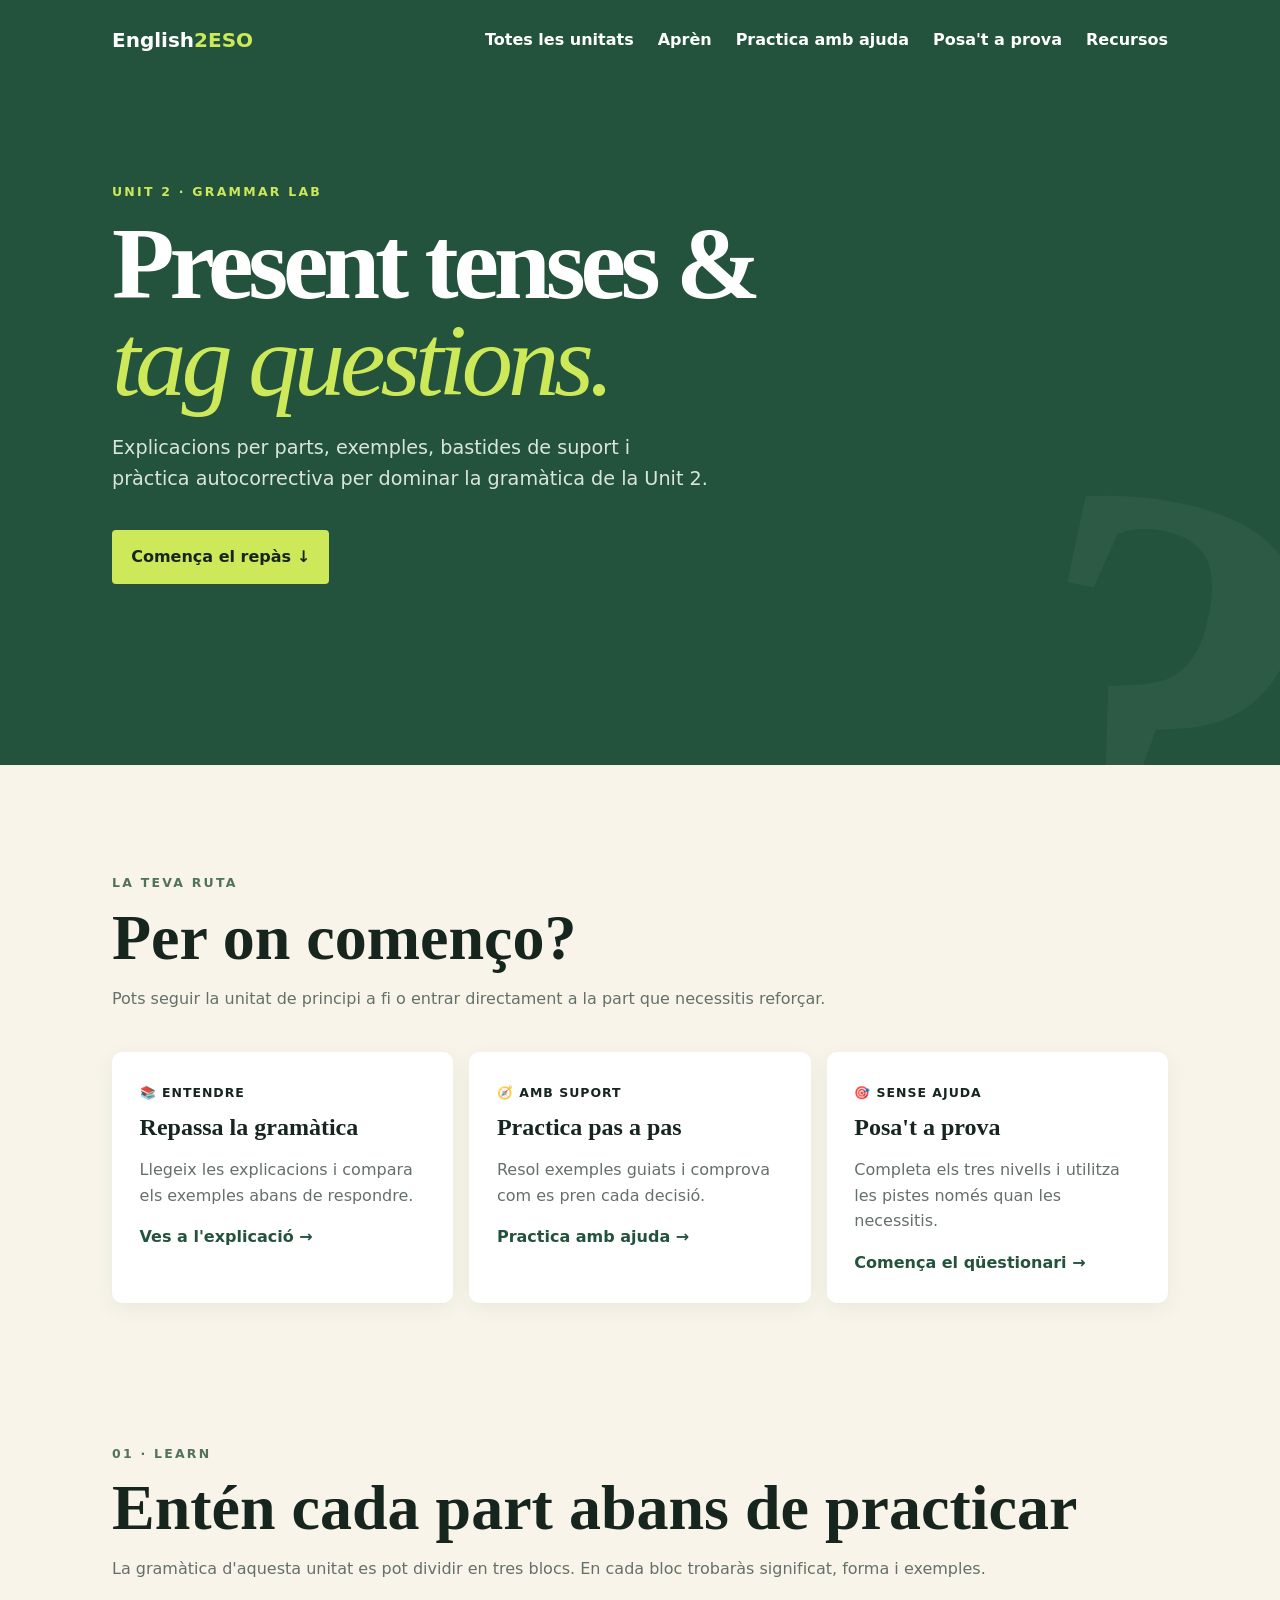
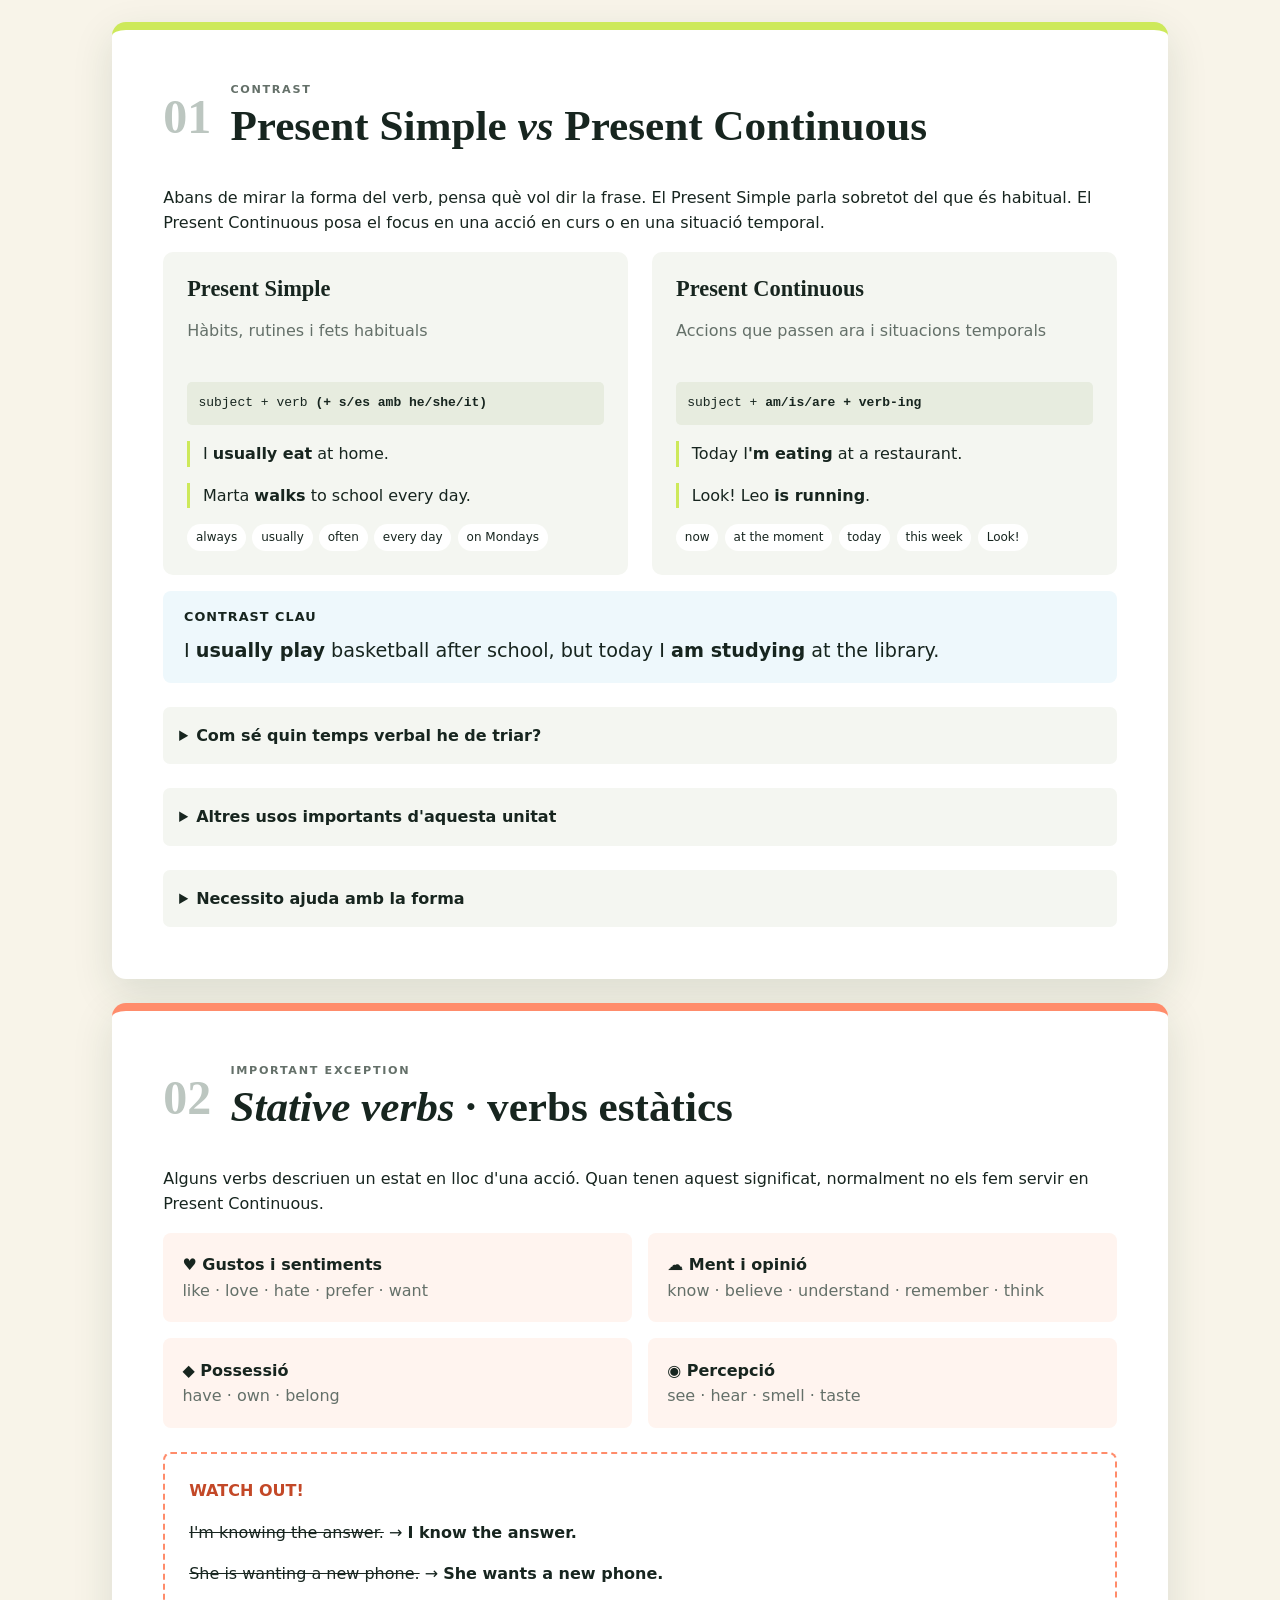
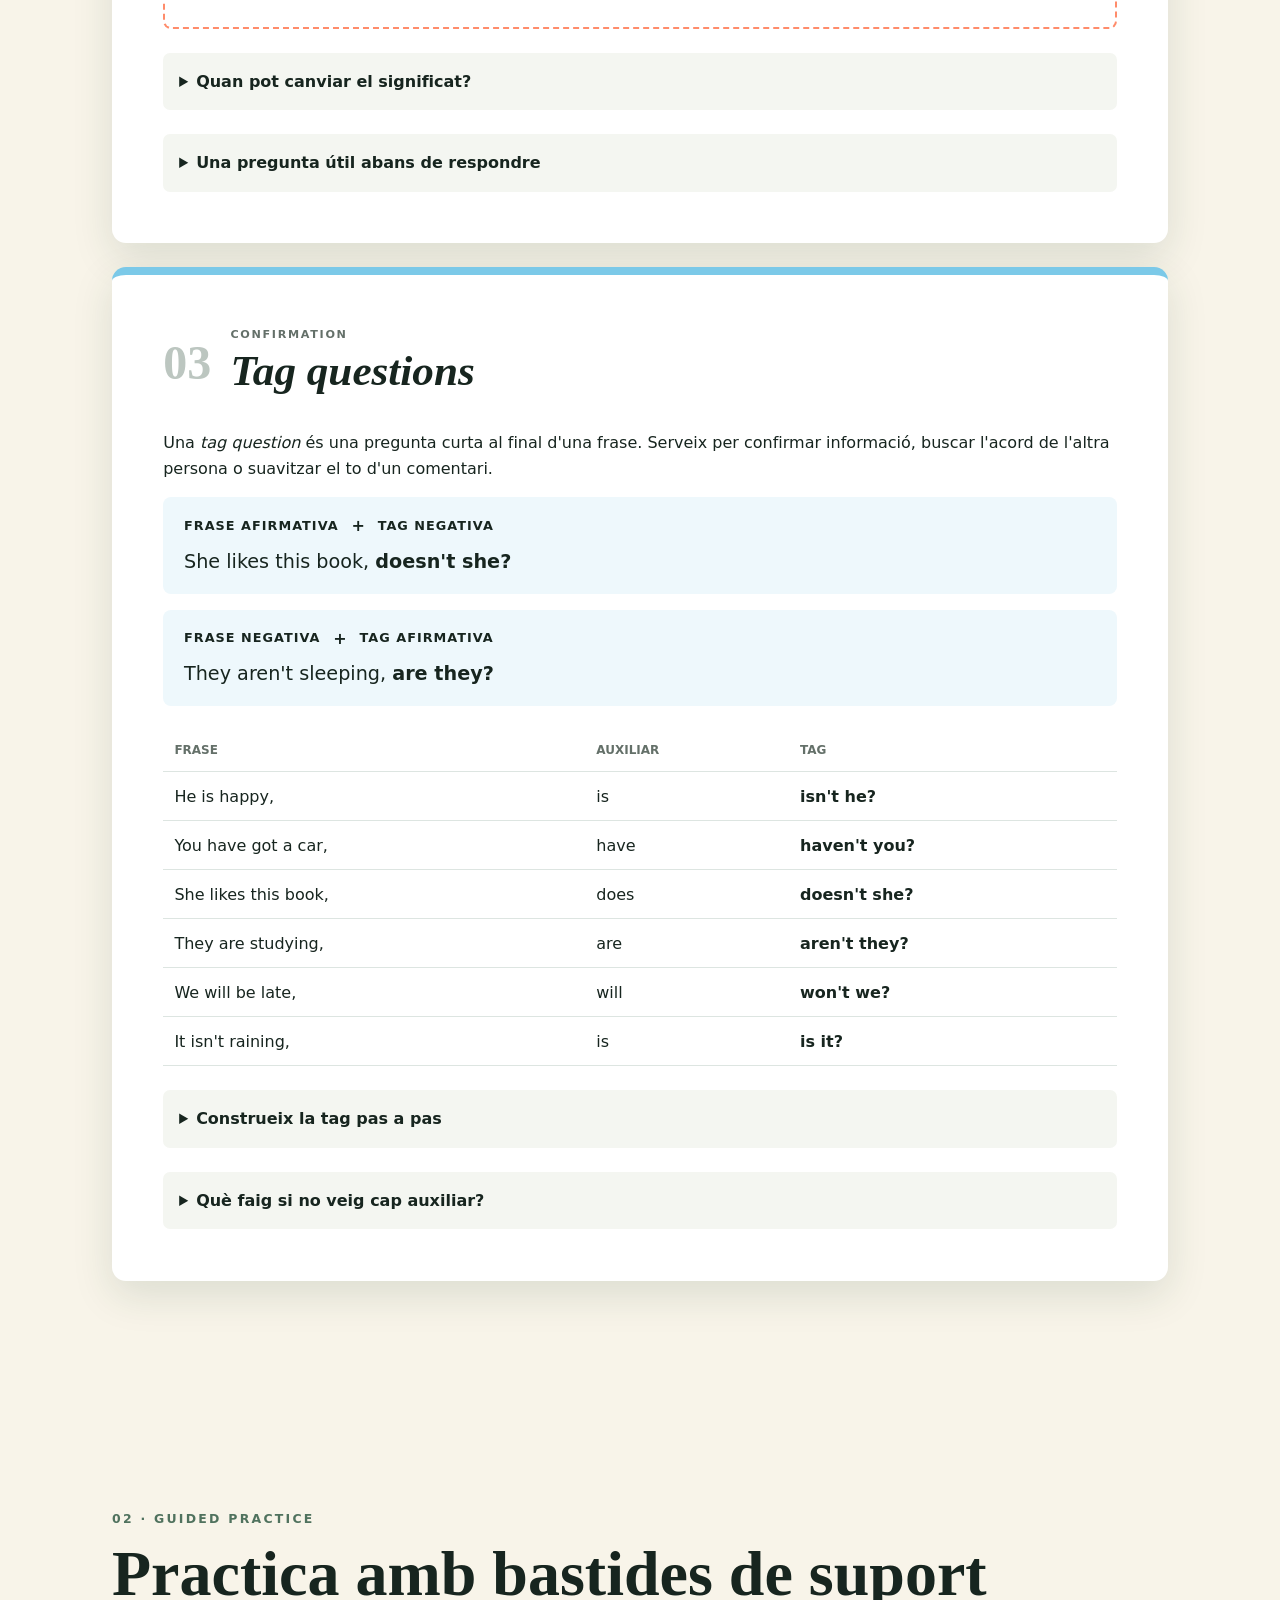
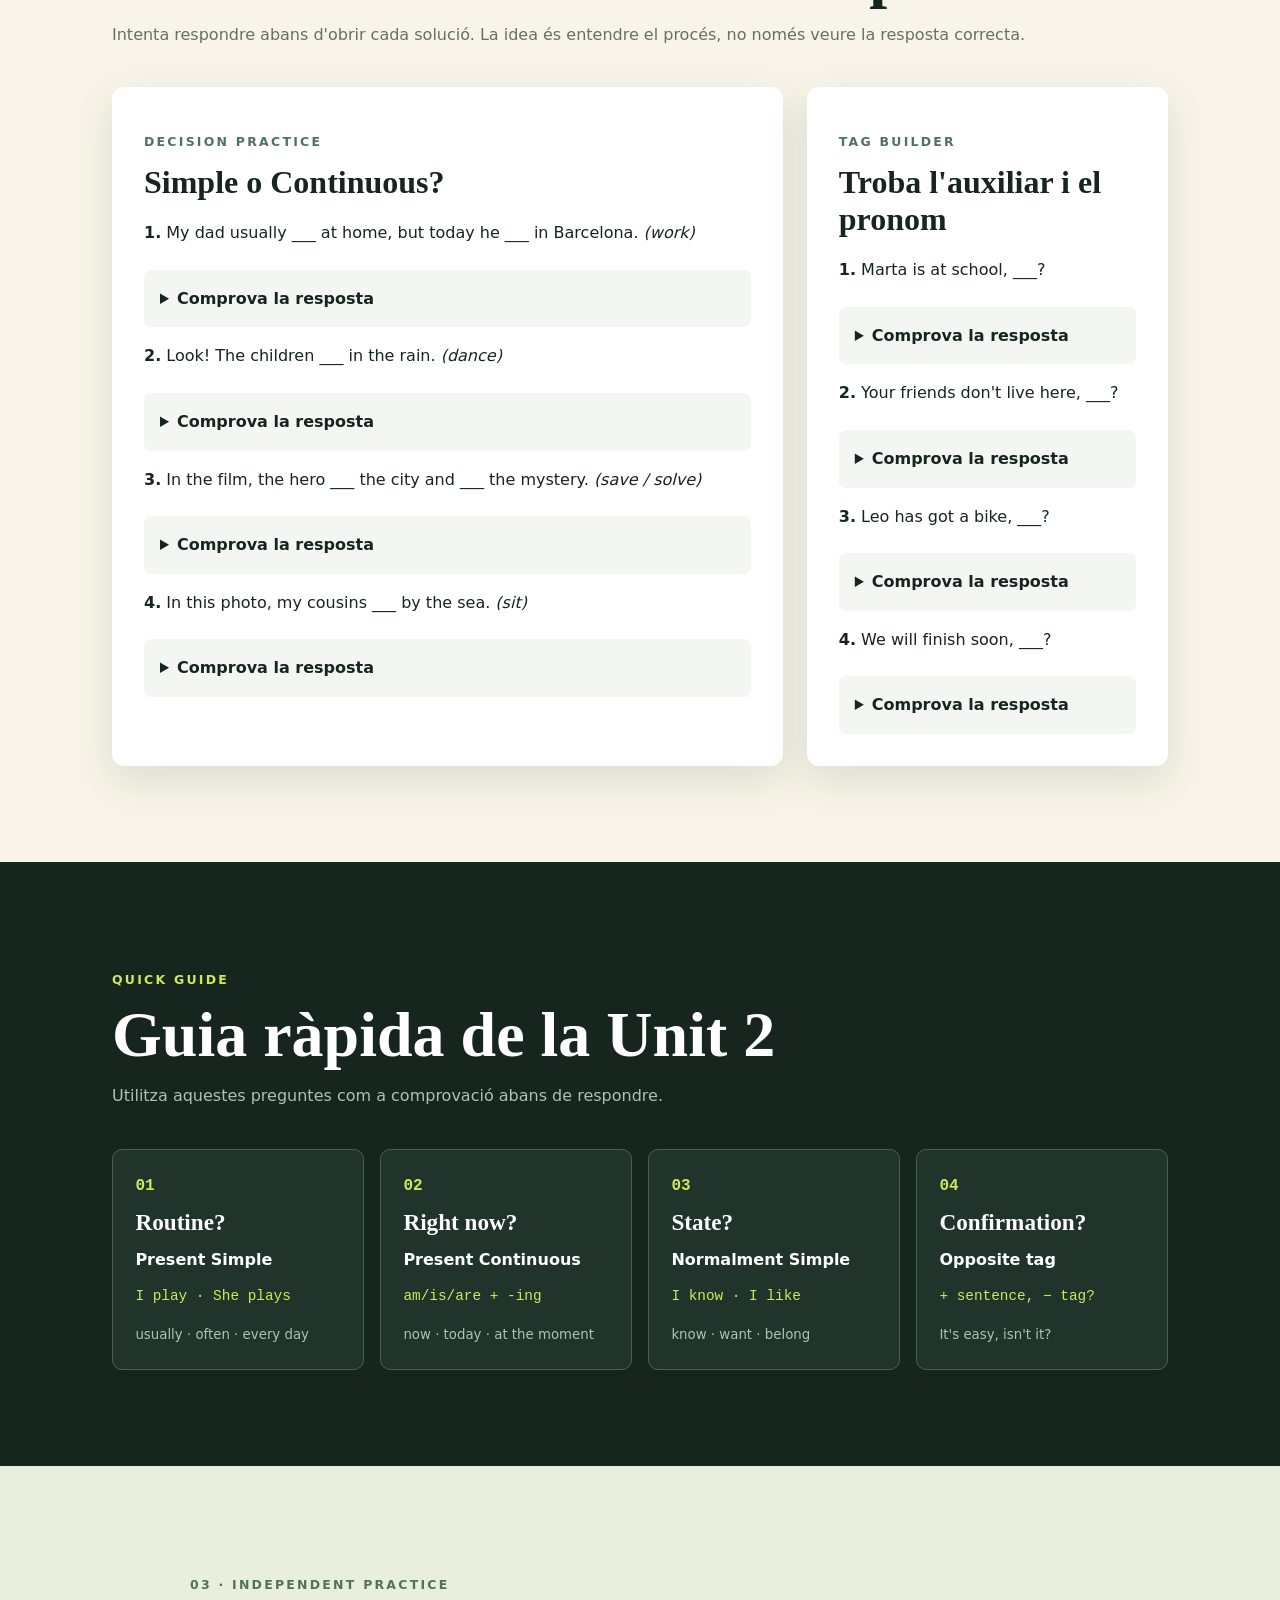
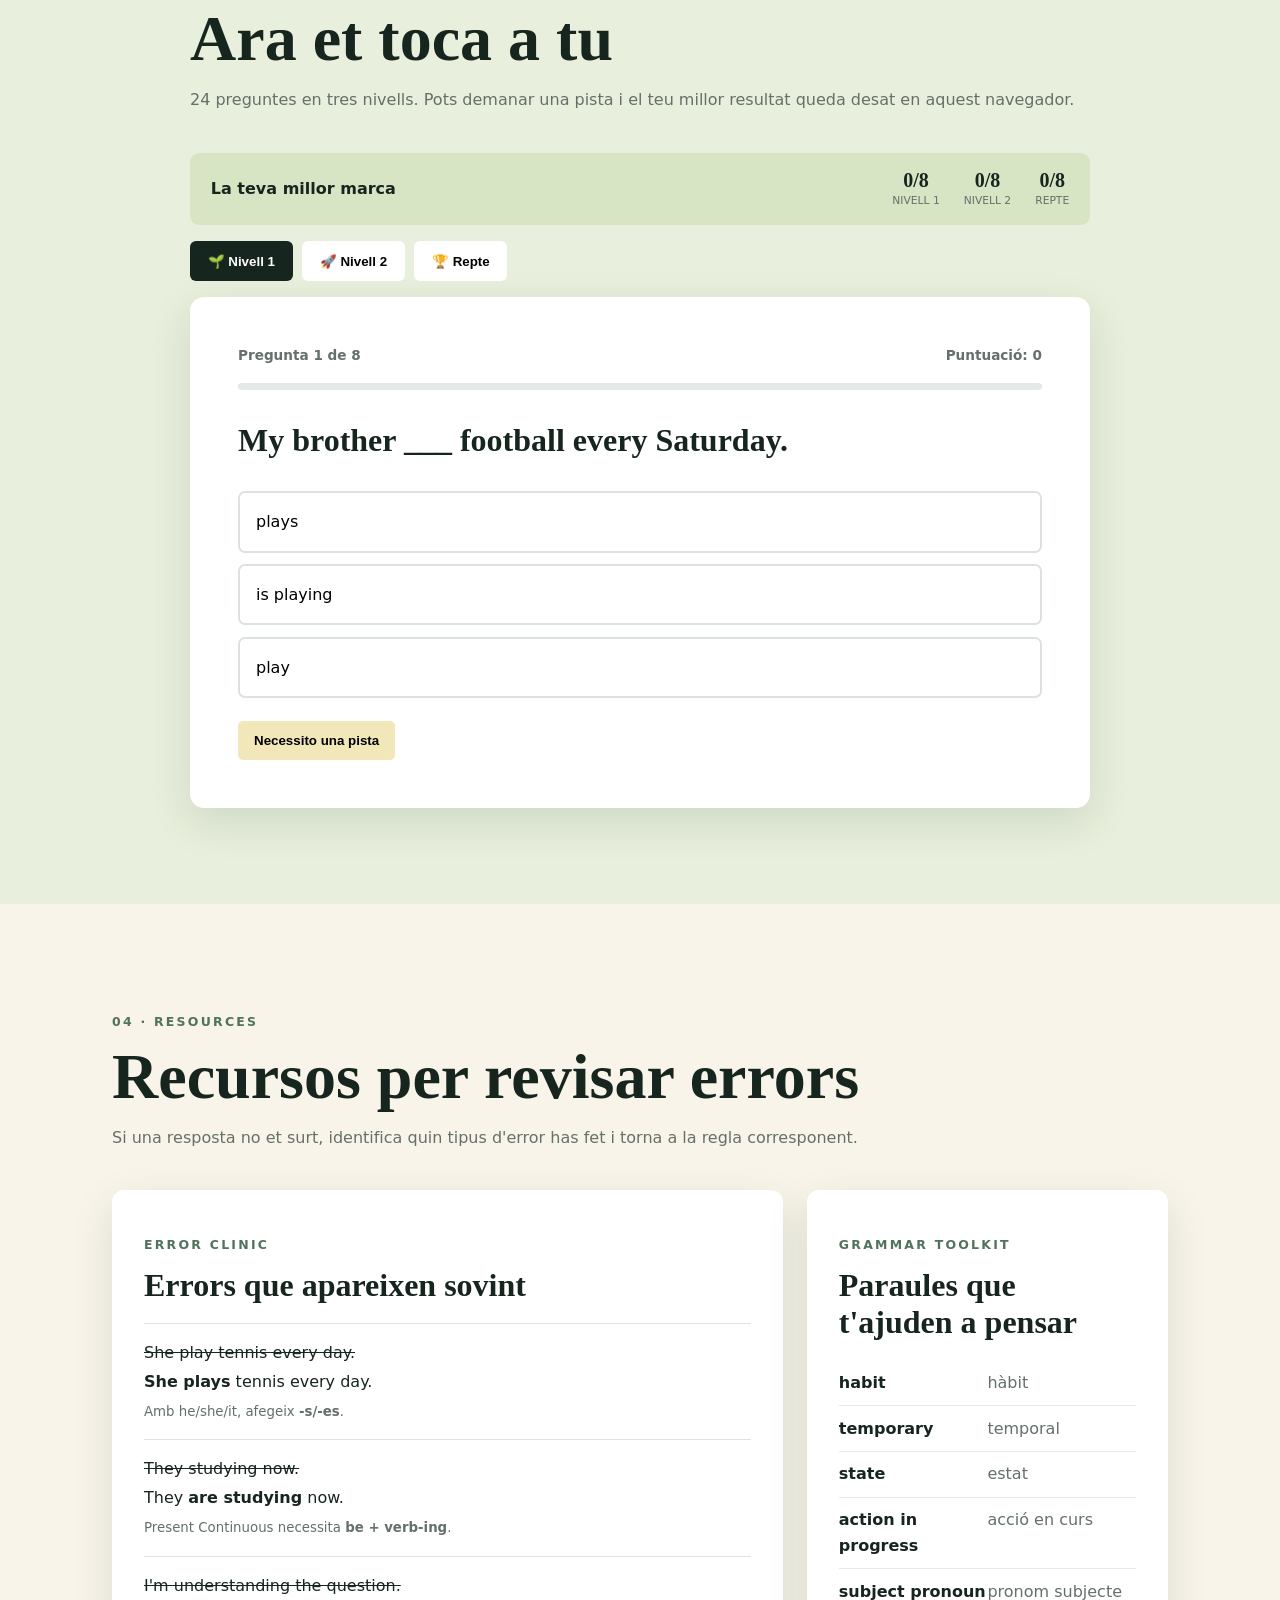
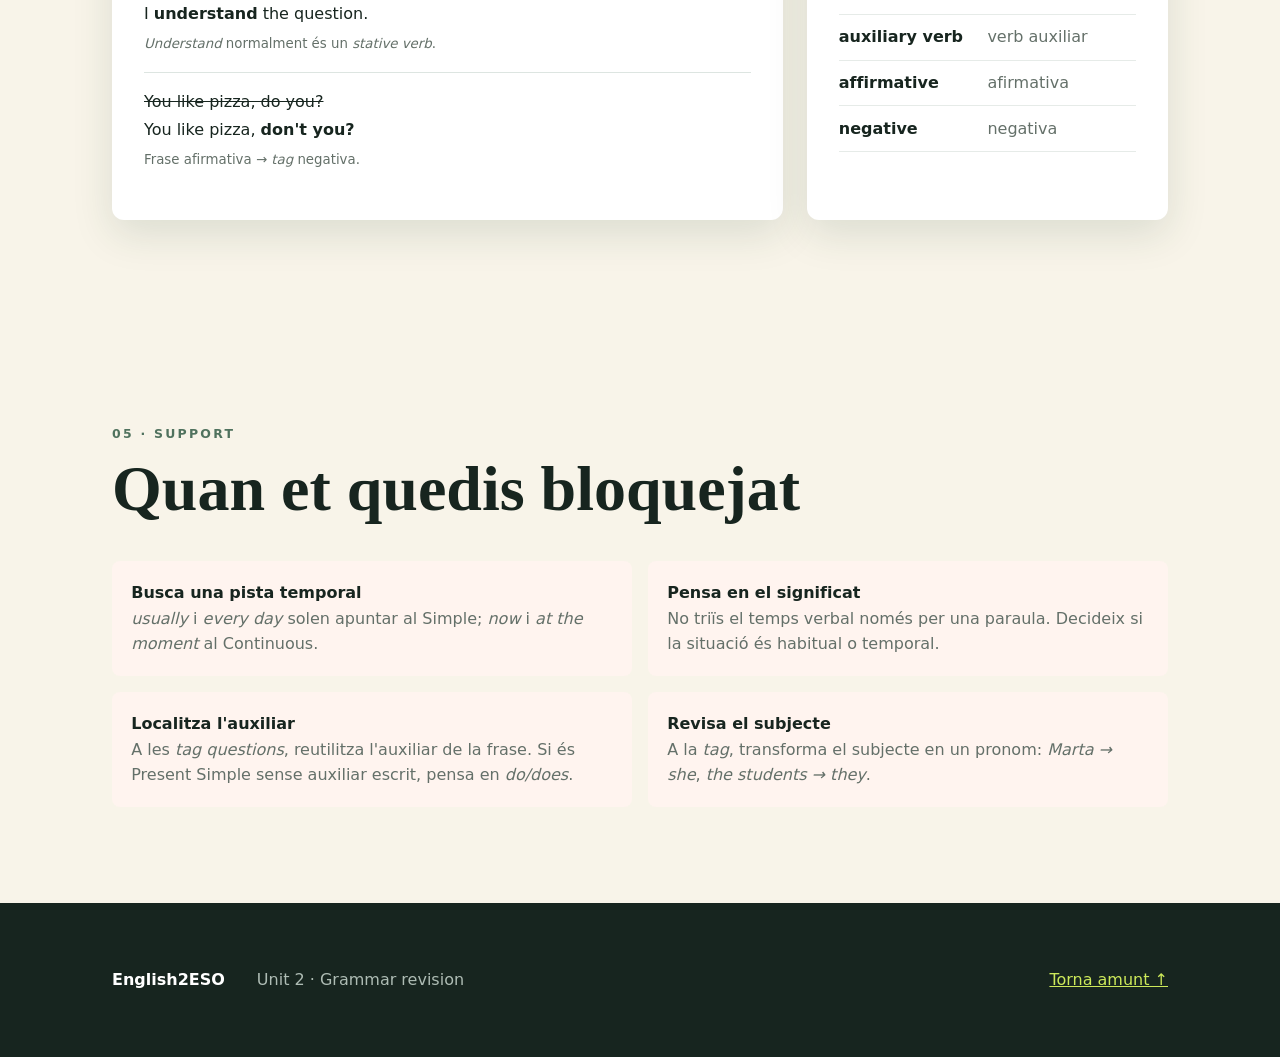
==== commit 6f2d80aa: "Fix Unit 2 independent practice loading" ====
--- a/unit-2.html
+++ b/unit-2.html
@@ -6,7 +6,7 @@
   <meta name="description" content="Unit 2 English revision for 2n ESO: Present Simple, Present Continuous, stative verbs and tag questions.">
   <title>English 2n ESO · Unit 2</title>
   <link rel="stylesheet" href="styles.css">
-  <script src="app.js" defer></script>
+  <script src="unit-2.js?v=20261017-1" defer></script>
 </head>
 <body>
   <header class="hero">
@@ -227,7 +227,7 @@
         <button class="tab" data-level="2" role="tab">🚀 Nivell 2</button>
         <button class="tab" data-level="3" role="tab">🏆 Repte</button>
       </div>
-      <div id="quiz" class="quiz-card" aria-live="polite"></div>
+      <div id="quiz" class="quiz-card" aria-live="polite"><p>Carregant la pràctica...</p></div>
     </section>
 
     <section class="section" id="resources">
